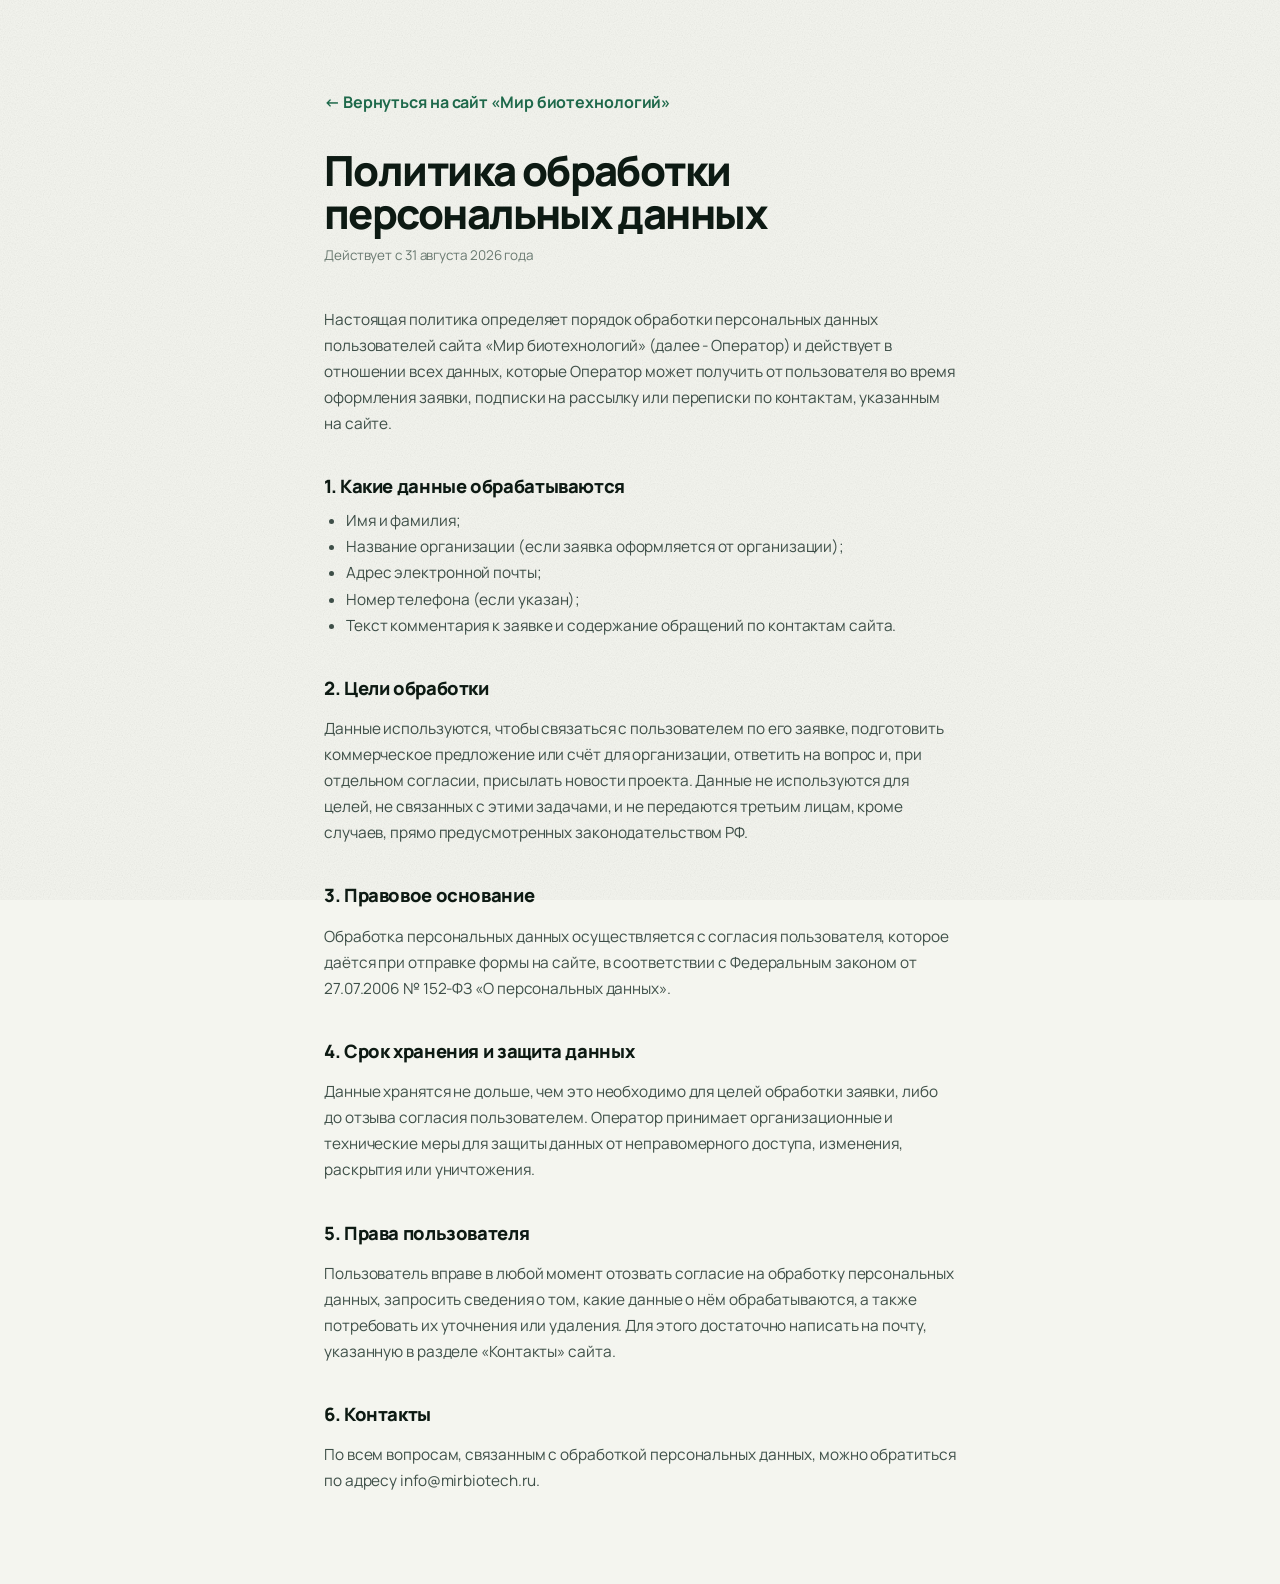
==== privacy.html @ 23717a77 "Add files via upload" ====
<!doctype html>
<html lang="ru">
<head>
<meta charset="utf-8">
<script>
  (function () {
    try {
      var saved = localStorage.getItem("mb-theme");
      var dark = saved ? saved === "dark" : matchMedia("(prefers-color-scheme: dark)").matches;
      document.documentElement.setAttribute("data-theme", dark ? "dark" : "light");
    } catch (e) { document.documentElement.setAttribute("data-theme", "light"); }
  })();
</script>
<meta name="viewport" content="width=device-width, initial-scale=1, viewport-fit=cover">
<title>Политика обработки персональных данных - Мир биотехнологий</title>
<meta name="robots" content="noindex, follow">
<link rel="canonical" href="https://mirbiotech.ru/privacy.html">
<link rel="icon" href="assets/img/favicon-64.png" type="image/png">
<link href="https://fonts.googleapis.com/css2?family=Manrope:wght@300;400;500;600;700;800&family=JetBrains+Mono:wght@400;500;700&display=swap" rel="stylesheet">
<link rel="stylesheet" href="assets/css/styles.css">
<style>
  .legal { padding-block: clamp(48px, 7vw, 96px); }
  .legal-shell {
    width: 100%; max-width: 760px; margin-inline: auto;
    padding-left: max(var(--pad), env(safe-area-inset-left));
    padding-right: max(var(--pad), env(safe-area-inset-right));
  }
  .legal h1 { font-size: clamp(1.9rem, 3.4vw, 2.6rem); margin-bottom: 8px; }
  .legal .updated { color: var(--ink-3); font-size: .84rem; margin-bottom: 40px; }
  .legal h2 { font-size: 1.15rem; margin: 40px 0 12px; letter-spacing: -.02em; }
  .legal p, .legal li { color: var(--ink-2); font-size: .96rem; line-height: 1.7; }
  .legal ul { padding-left: 22px; margin: 0 0 1rem; }
  .legal a.back { display: inline-flex; align-items: center; gap: 8px; margin-bottom: 34px; font-weight: 700; color: var(--brand); }
</style>
</head>
<body>
<div class="grain" aria-hidden="true"></div>

<section class="legal">
  <div class="legal-shell">
    <a class="back" href="index.html">← Вернуться на сайт «Мир биотехнологий»</a>
    <h1>Политика обработки персональных данных</h1>
    <p class="updated">Действует с 31 августа 2026 года</p>

    <p>Настоящая политика определяет порядок обработки персональных данных пользователей сайта «Мир биотехнологий» (далее - Оператор) и действует в отношении всех данных, которые Оператор может получить от пользователя во время оформления заявки, подписки на рассылку или переписки по контактам, указанным на сайте.</p>

    <h2>1. Какие данные обрабатываются</h2>
    <ul>
      <li>Имя и фамилия;</li>
      <li>Название организации (если заявка оформляется от организации);</li>
      <li>Адрес электронной почты;</li>
      <li>Номер телефона (если указан);</li>
      <li>Текст комментария к заявке и содержание обращений по контактам сайта.</li>
    </ul>

    <h2>2. Цели обработки</h2>
    <p>Данные используются, чтобы связаться с пользователем по его заявке, подготовить коммерческое предложение или счёт для организации, ответить на вопрос и, при отдельном согласии, присылать новости проекта. Данные не используются для целей, не связанных с этими задачами, и не передаются третьим лицам, кроме случаев, прямо предусмотренных законодательством РФ.</p>

    <h2>3. Правовое основание</h2>
    <p>Обработка персональных данных осуществляется с согласия пользователя, которое даётся при отправке формы на сайте, в соответствии с Федеральным законом от 27.07.2006 № 152-ФЗ «О персональных данных».</p>

    <h2>4. Срок хранения и защита данных</h2>
    <p>Данные хранятся не дольше, чем это необходимо для целей обработки заявки, либо до отзыва согласия пользователем. Оператор принимает организационные и технические меры для защиты данных от неправомерного доступа, изменения, раскрытия или уничтожения.</p>

    <h2>5. Права пользователя</h2>
    <p>Пользователь вправе в любой момент отозвать согласие на обработку персональных данных, запросить сведения о том, какие данные о нём обрабатываются, а также потребовать их уточнения или удаления. Для этого достаточно написать на почту, указанную в разделе «Контакты» сайта.</p>

    <h2>6. Контакты</h2>
    <p>По всем вопросам, связанным с обработкой персональных данных, можно обратиться по адресу <a href="mailto:info@mirbiotech.ru">info@mirbiotech.ru</a>.</p>
  </div>
</section>

</body>
</html>
---- assets/css/styles.css ----
/* ==========================================================================
   «Мир биотехнологий» — дизайн-система
   1. Токены          6. Герой            11. Отзывы
   2. База и типографика  7. Секции контента  12. Конфигуратор и форма
   3. Утилиты         8. Комплектация     13. FAQ и подвал
   4. Компоненты      9. Культуры и модалка 14. Адаптив
   5. Шапка          10. Процесс          15. Доступность
   ========================================================================== */

/* ── 1. Токены ─────────────────────────────────────────────────────────── */
:root {
  --bg:          #f4f5ef;
  --bg-elev:     #ffffff;
  --bg-sunk:     #eaede4;
  --panel-dark:  #10241b;
  --ink:         #0d1a13;
  --ink-2:       #3f5049;
  --ink-3:       #6d7d74;
  --line:        #dde3da;
  --line-soft:   #e9ede5;
  --brand:       #1e6b4c;
  --brand-2:     #15503a;
  --brand-ink:   #ffffff;
  --brand-tint:  #e2ece4;
  --accent:      #b8783a;
  --accent-tint: #f3e8d6;

  --shadow-sm: 0 1px 2px rgba(13, 32, 22, .05), 0 2px 8px rgba(13, 32, 22, .04);
  --shadow-md: 0 4px 12px rgba(13, 32, 22, .06), 0 18px 40px rgba(13, 32, 22, .07);
  --shadow-lg: 0 8px 24px rgba(13, 32, 22, .08), 0 40px 90px rgba(13, 32, 22, .12);

  --r-sm: 10px;
  --r-md: 16px;
  --r-lg: 24px;
  --r-xl: 34px;

  --shell: 1300px;
  --pad: clamp(20px, 5vw, 64px);
  --section-y: clamp(76px, 9vw, 148px);

  --font: "Manrope", -apple-system, "Segoe UI", Roboto, Arial, sans-serif;
  --mono: "JetBrains Mono", ui-monospace, "Cascadia Mono", Consolas, monospace;

  --ease: cubic-bezier(.22, .68, .3, 1);
  --dish-filter: none;
  color-scheme: light;
}

[data-theme="dark"] {
  --bg:          #090e0b;
  --bg-elev:     #101713;
  --bg-sunk:     #060a08;
  --panel-dark:  #0e1a14;
  --ink:         #e8f0e9;
  --ink-2:       #b0c1b6;
  --ink-3:       #869388;
  --line:        #1f2b24;
  --line-soft:   #172019;
  --brand:       #4fbf8b;
  --brand-2:     #6fd6a4;
  --brand-ink:   #05130c;
  --brand-tint:  #12261c;
  --accent:      #d6a462;
  --accent-tint: #241a10;

  --shadow-sm: 0 1px 2px rgba(0, 0, 0, .4);
  --shadow-md: 0 6px 18px rgba(0, 0, 0, .45);
  --shadow-lg: 0 20px 60px rgba(0, 0, 0, .6);

  --dish-filter: brightness(.86) saturate(1.05) contrast(1.04);
  color-scheme: dark;
}

/* ── 2. База и типографика ─────────────────────────────────────────────── */
*, *::before, *::after { box-sizing: border-box; }

/* атрибут hidden должен побеждать любые display из классов ниже */
[hidden] { display: none !important; }

html { -webkit-text-size-adjust: 100%; }

body {
  margin: 0;
  background: var(--bg);
  color: var(--ink);
  font-family: var(--font);
  font-size: 16px;
  line-height: 1.6;
  font-weight: 400;
  letter-spacing: -.006em;
  -webkit-font-smoothing: antialiased;
  overflow-x: hidden;
  transition: background .4s var(--ease), color .4s var(--ease);
}

body.is-locked { overflow: hidden; }

img, svg { max-width: 100%; display: block; }
a { color: inherit; text-decoration: none; }
button, input, textarea, select { font: inherit; color: inherit; }

h1, h2, h3, h4 {
  margin: 0;
  font-weight: 800;
  letter-spacing: -.038em;
  line-height: 1.04;
}

h1 { font-size: clamp(2.5rem, 4.3vw, 4.15rem); }
h2 { font-size: clamp(1.9rem, 3.4vw, 3.15rem); }
h3 { font-size: clamp(1.05rem, 1.5vw, 1.35rem); letter-spacing: -.025em; }

h2 strong { color: var(--brand); font-weight: 800; }
h1 em, .final-cta em { font-style: normal; color: var(--brand); }

p { margin: 0 0 1rem; }
p:last-child { margin-bottom: 0; }
h2 + p, h3 + p { margin-top: 18px; }

.body-lg { font-size: clamp(1rem, 1.15vw, 1.14rem); color: var(--ink-2); max-width: 54ch; }

.eyebrow {
  display: flex;
  align-items: center;
  gap: 10px;
  margin: 0 0 22px;
  font-family: var(--mono);
  font-size: .68rem;
  font-weight: 500;
  letter-spacing: .18em;
  text-transform: uppercase;
  color: var(--ink-3);
}
.eyebrow span {
  display: inline-grid;
  place-items: center;
  min-width: 26px;
  height: 22px;
  padding: 0 6px;
  border: 1px solid var(--line);
  border-radius: 100px;
  color: var(--brand);
  font-size: .64rem;
}

/* ── 3. Утилиты ────────────────────────────────────────────────────────── */
.shell {
  width: 100%; max-width: var(--shell); margin-inline: auto;
  padding-left: max(var(--pad), env(safe-area-inset-left));
  padding-right: max(var(--pad), env(safe-area-inset-right));
}
.section { padding-block: var(--section-y); position: relative; }

.visually-hidden {
  position: absolute; width: 1px; height: 1px; overflow: hidden;
  clip: rect(0 0 0 0); clip-path: inset(50%); white-space: nowrap;
}

.skip-link {
  position: fixed; top: -60px; left: 16px; z-index: 200;
  padding: 12px 18px; border-radius: var(--r-sm);
  background: var(--brand); color: var(--brand-ink); font-weight: 700;
  transition: top .2s var(--ease);
}
.skip-link:focus { top: 16px; }

.grain {
  position: fixed; inset: 0; z-index: 1; pointer-events: none; opacity: .5;
  background-image: url("data:image/svg+xml,%3Csvg xmlns='http://www.w3.org/2000/svg' width='140' height='140'%3E%3Cfilter id='n'%3E%3CfeTurbulence type='fractalNoise' baseFrequency='.85' numOctaves='3'/%3E%3CfeColorMatrix type='saturate' values='0'/%3E%3C/filter%3E%3Crect width='140' height='140' filter='url(%23n)' opacity='.35'/%3E%3C/svg%3E");
  mix-blend-mode: multiply;
}
[data-theme="dark"] .grain { mix-blend-mode: overlay; opacity: .22; }

.scroll-progress {
  position: fixed; top: 0; left: 0; right: 0; height: 2px; z-index: 90; pointer-events: none;
}
.scroll-progress i {
  display: block; height: 100%; width: 0;
  background: linear-gradient(90deg, var(--brand), var(--accent));
}

.reveal { opacity: 0; transform: translateY(26px); }
.reveal.is-in {
  opacity: 1; transform: none;
  transition: opacity .9s var(--ease), transform .9s var(--ease);
  transition-delay: var(--d, 0ms);
}

.section-head {
  display: grid;
  grid-template-columns: minmax(0, 1.35fr) minmax(0, .85fr);
  gap: clamp(24px, 4vw, 70px);
  align-items: end;
  margin-bottom: clamp(38px, 5vw, 68px);
}
.section-note { color: var(--ink-3); font-size: .95rem; max-width: 42ch; }

/* ── 4. Компоненты ─────────────────────────────────────────────────────── */
.btn {
  --btn-bg: var(--brand);
  --btn-ink: var(--brand-ink);
  --btn-line: var(--brand);
  position: relative;
  display: inline-flex; align-items: center; justify-content: center; gap: 10px;
  padding: 15px 26px;
  border: 1px solid var(--btn-line);
  border-radius: 100px;
  background: var(--btn-bg);
  color: var(--btn-ink);
  font-size: .9rem; font-weight: 700; letter-spacing: -.01em;
  cursor: pointer;
  overflow: hidden;
  transition: transform .35s var(--ease), box-shadow .35s var(--ease), background .3s var(--ease), color .3s var(--ease), border-color .3s var(--ease);
}
.btn:hover { transform: translateY(-2px); box-shadow: var(--shadow-md); }
.btn:active { transform: translateY(0); }
.btn-ico { width: 18px; height: 18px; fill: none; stroke: currentColor; stroke-width: 1.9; stroke-linecap: round; stroke-linejoin: round; transition: transform .35s var(--ease); }
.btn:hover .btn-ico { transform: translateX(4px); }
.btn-primary:hover { --btn-bg: var(--brand-2); --btn-line: var(--brand-2); }
.btn-ghost { --btn-bg: transparent; --btn-ink: var(--ink); --btn-line: var(--line); }
.btn-ghost:hover { --btn-line: var(--brand); --btn-ink: var(--brand); }
.btn-light { --btn-bg: #f3f6ef; --btn-ink: #123626; --btn-line: #f3f6ef; }
.btn-outline-light { --btn-bg: transparent; --btn-ink: #e6efe7; --btn-line: rgba(230, 239, 231, .35); }
.btn-outline-light:hover { --btn-line: #e6efe7; }
.btn-sm { padding: 10px 18px; font-size: .82rem; }
.btn-lg { padding: 17px 30px; font-size: .95rem; }
.btn-block { width: 100%; }

.icon-btn {
  display: inline-grid; place-items: center;
  width: 42px; height: 42px;
  border: 1px solid var(--line);
  border-radius: 50%;
  background: var(--bg-elev);
  cursor: pointer;
  transition: border-color .3s var(--ease), background .3s var(--ease), transform .3s var(--ease);
}
.icon-btn:hover { border-color: var(--brand); color: var(--brand); }
.icon-btn svg { width: 18px; height: 18px; fill: none; stroke: currentColor; stroke-width: 1.8; stroke-linecap: round; stroke-linejoin: round; }

.chip {
  padding: 9px 18px;
  border: 1px solid var(--line);
  border-radius: 100px;
  background: transparent;
  color: var(--ink-2);
  font-size: .82rem; font-weight: 600;
  cursor: pointer;
  transition: all .3s var(--ease);
}
.chip:hover { border-color: var(--brand); color: var(--brand); }
.chip.is-active { background: var(--ink); border-color: var(--ink); color: var(--bg); }

.badge {
  display: inline-flex; align-items: center; gap: 10px;
  margin: 0 0 26px;
  padding: 8px 16px 8px 12px;
  border: 1px solid var(--line);
  border-radius: 100px;
  background: var(--bg-elev);
  font-size: .78rem; font-weight: 600; color: var(--ink-2);
  box-shadow: var(--shadow-sm);
}
.badge .dot {
  width: 7px; height: 7px; border-radius: 50%;
  background: var(--brand);
  box-shadow: 0 0 0 0 rgba(30, 107, 76, .5);
  animation: pulse 2.6s infinite;
}
@keyframes pulse {
  0%   { box-shadow: 0 0 0 0 rgba(30, 107, 76, .45); }
  70%  { box-shadow: 0 0 0 9px rgba(30, 107, 76, 0); }
  100% { box-shadow: 0 0 0 0 rgba(30, 107, 76, 0); }
}

.link-arrow {
  display: inline-flex; align-items: center; gap: 9px;
  margin-top: 26px;
  font-weight: 700; font-size: .92rem; color: var(--brand);
  border-bottom: 1px solid transparent;
  transition: gap .3s var(--ease), border-color .3s var(--ease);
}
.link-arrow svg { width: 17px; height: 17px; fill: none; stroke: currentColor; stroke-width: 1.9; stroke-linecap: round; stroke-linejoin: round; }
.link-arrow:hover { gap: 15px; border-color: currentColor; }

.check-list { list-style: none; margin: 30px 0 0; padding: 0; display: grid; gap: 13px; }
.check-list li {
  position: relative; padding-left: 32px; color: var(--ink-2); font-size: .96rem;
}
.check-list li::before {
  content: ""; position: absolute; left: 0; top: .35em;
  width: 18px; height: 18px; border-radius: 50%;
  background: var(--brand-tint);
  box-shadow: inset 0 0 0 1px var(--brand);
}
.check-list li::after {
  content: ""; position: absolute; left: 6px; top: .72em;
  width: 6px; height: 3px;
  border-left: 1.6px solid var(--brand); border-bottom: 1.6px solid var(--brand);
  transform: rotate(-45deg);
}

.toast {
  position: fixed; bottom: calc(26px + env(safe-area-inset-bottom)); left: 50%; transform: translate(-50%, 20px);
  z-index: 120;
  padding: 14px 22px;
  border-radius: 100px;
  background: var(--ink); color: var(--bg);
  font-size: .88rem; font-weight: 600;
  box-shadow: var(--shadow-lg);
  opacity: 0; transition: opacity .35s var(--ease), transform .35s var(--ease);
}
.toast.is-on { opacity: 1; transform: translate(-50%, 0); }

.to-top {
  position: fixed; right: calc(22px + env(safe-area-inset-right)); bottom: calc(22px + env(safe-area-inset-bottom)); z-index: 80;
  width: 46px; height: 46px;
  border: 1px solid var(--line); border-radius: 50%;
  background: var(--bg-elev); color: var(--ink);
  cursor: pointer; box-shadow: var(--shadow-md);
  opacity: 0; transform: translateY(12px);
  transition: opacity .35s var(--ease), transform .35s var(--ease), border-color .3s;
}
.to-top.is-on { opacity: 1; transform: none; }
.to-top:hover { border-color: var(--brand); color: var(--brand); }

/* ── 5. Шапка ──────────────────────────────────────────────────────────── */
.site-header {
  position: sticky; top: 0; z-index: 70;
  background: color-mix(in srgb, var(--bg) 86%, transparent);
  backdrop-filter: blur(16px) saturate(1.4);
  -webkit-backdrop-filter: blur(16px) saturate(1.4);
  border-bottom: 1px solid transparent;
  transition: border-color .35s var(--ease), background .35s var(--ease);
}
@supports not (background: color-mix(in srgb, red 50%, blue)) {
  .site-header { background: var(--bg); }
}
.site-header.is-stuck { border-bottom-color: var(--line); }

.header-inner {
  display: flex; align-items: center; justify-content: space-between; gap: 24px;
  height: 78px;
}
.site-header.is-stuck .header-inner { height: 66px; transition: height .35s var(--ease); }

.brand { display: inline-flex; align-items: center; gap: 11px; color: var(--brand); }
.brand-mark {
  width: 44px; height: 44px; flex: none; border-radius: 50%; object-fit: cover;
  box-shadow: 0 0 0 1px var(--line);
  transition: transform .5s var(--ease), box-shadow .3s var(--ease);
}
.brand:hover .brand-mark { transform: scale(1.08); box-shadow: 0 0 0 1px var(--brand); }
.brand-text { display: grid; line-height: 1; color: var(--ink); }
.brand-text b { font-size: 1.02rem; font-weight: 800; letter-spacing: .01em; }
.brand-text small { font-family: var(--mono); font-size: .5rem; letter-spacing: .22em; color: var(--ink-3); margin-top: 3px; }

.main-nav { display: flex; gap: clamp(14px, 2vw, 30px); }
.main-nav a {
  position: relative;
  font-size: .89rem; font-weight: 600; color: var(--ink-2);
  padding: 6px 0;
  transition: color .3s var(--ease);
}
.main-nav a::after {
  content: ""; position: absolute; left: 0; bottom: 0;
  width: 100%; height: 1.5px; background: var(--brand);
  transform: scaleX(0); transform-origin: right;
  transition: transform .4s var(--ease);
}
.main-nav a:hover, .main-nav a.is-current { color: var(--ink); }
.main-nav a:hover::after, .main-nav a.is-current::after { transform: scaleX(1); transform-origin: left; }

.header-actions { display: flex; align-items: center; gap: 10px; }
.theme-toggle .ico-moon { display: none; }
[data-theme="dark"] .theme-toggle .ico-sun { display: none; }
[data-theme="dark"] .theme-toggle .ico-moon { display: block; }

.burger { display: none; flex-direction: column; gap: 5px; }
.burger span { width: 16px; height: 1.6px; background: currentColor; transition: transform .3s var(--ease), opacity .3s; }
.burger[aria-expanded="true"] span:first-child { transform: translateY(3.3px) rotate(45deg); }
.burger[aria-expanded="true"] span:last-child { transform: translateY(-3.3px) rotate(-45deg); }

.mobile-menu {
  position: fixed; inset: 0; z-index: 65;
  padding: 100px max(var(--pad), env(safe-area-inset-right)) calc(40px + env(safe-area-inset-bottom)) max(var(--pad), env(safe-area-inset-left));
  background: var(--bg);
  display: flex; flex-direction: column; justify-content: space-between;
  animation: menuIn .4s var(--ease);
}
@keyframes menuIn { from { opacity: 0; transform: translateY(-12px); } }
.mobile-menu nav { display: grid; }
.mobile-menu nav a {
  display: flex; align-items: baseline; gap: 16px;
  padding: 18px 0;
  border-bottom: 1px solid var(--line-soft);
  font-size: 1.5rem; font-weight: 700; letter-spacing: -.03em;
}
.mobile-menu nav a span { font-family: var(--mono); font-size: .6rem; color: var(--ink-3); }
.mobile-menu-foot { display: grid; gap: 14px; }
.mobile-menu-foot p { font-family: var(--mono); font-size: .62rem; letter-spacing: .16em; color: var(--ink-3); text-transform: uppercase; }

/* ── 6. Герой ──────────────────────────────────────────────────────────── */
.hero { position: relative; padding-block: clamp(26px, 3.4vw, 48px) clamp(56px, 7vw, 96px); overflow: hidden; }
.hero-grid {
  display: grid;
  grid-template-columns: minmax(0, .92fr) minmax(0, 1.08fr);
  gap: clamp(30px, 4vw, 60px);
  align-items: center;
}
.hero-copy { position: relative; z-index: 2; }
.hero h1 { margin-bottom: 26px; }
.hero .lead { max-width: 46ch; color: var(--ink-2); font-size: clamp(1rem, 1.15vw, 1.12rem); }
.hero-actions { display: flex; flex-wrap: wrap; gap: 12px; margin-top: 34px; }

.hero-stats {
  display: flex; flex-wrap: wrap; gap: clamp(22px, 3.4vw, 52px);
  margin: 46px 0 0; padding-top: 28px;
  border-top: 1px solid var(--line);
}
.hero-stats dt, .num-grid dt {
  font-size: clamp(1.9rem, 2.8vw, 2.6rem); font-weight: 800; letter-spacing: -.05em;
  line-height: 1; color: var(--ink); margin: 0;
}
.hero-stats dd, .num-grid dd {
  margin: 8px 0 0; font-size: .78rem; color: var(--ink-3); max-width: 18ch;
}

.hero-visual { position: relative; min-height: clamp(420px, 46vw, 620px); }
.hero-orb {
  position: absolute; left: 50%; top: 48%; transform: translate(-50%, -50%);
  width: min(115%, 720px); aspect-ratio: 1;
  background: radial-gradient(circle at 42% 38%, var(--brand-tint) 0%, transparent 62%);
  filter: blur(6px);
}
.hero-rings { position: absolute; inset: 0; display: grid; place-items: center; }
.hero-rings span {
  position: absolute; border: 1px solid var(--line); border-radius: 50%;
  animation: ringFloat 14s var(--ease) infinite;
}
.hero-rings span:nth-child(1) { width: 46%; aspect-ratio: 1; }
.hero-rings span:nth-child(2) { width: 68%; aspect-ratio: 1; animation-delay: -4s; }
.hero-rings span:nth-child(3) { width: 92%; aspect-ratio: 1; animation-delay: -8s; opacity: .55; }
@keyframes ringFloat { 0%, 100% { transform: scale(1); opacity: .8; } 50% { transform: scale(1.045); opacity: .45; } }

.hero-box-photo {
  position: absolute; left: 50%; top: 6%;
  width: min(72%, 480px); height: auto; transform: translateX(-50%) rotate(-2.2deg);
  border-radius: var(--r-lg);
  box-shadow: 0 30px 60px rgba(11, 34, 24, .28), 0 0 0 8px var(--bg-elev);
  animation: floatY 9s ease-in-out infinite;
}
@keyframes floatY { 0%, 100% { transform: translateX(-50%) rotate(-2.2deg); } 50% { transform: translateX(-50%) rotate(-2.2deg) translateY(-14px); } }

.hero-dish {
  position: absolute; width: 34%; max-width: 190px; height: auto; aspect-ratio: 1;
  border-radius: 50%; object-fit: cover;
  box-shadow: 0 0 0 7px var(--bg-elev), var(--shadow-lg);
  filter: var(--dish-filter);
  transition: transform .5s var(--ease);
}
.hero-dish.d1 { left: -2%;  top: 46%; width: 36%; z-index: 3; }
.hero-dish.d2 { left: 22%;  top: 70%; width: 28%; z-index: 4; }
.hero-dish.d3 { right: 2%;  top: 54%; width: 32%; z-index: 3; }
.hero-dish.d4 { right: 20%; top: 78%; width: 24%; z-index: 5; }

.hero-chip {
  position: absolute; z-index: 6; margin: 0;
  display: grid; gap: 2px;
  padding: 12px 18px;
  border: 1px solid var(--line);
  border-radius: 100px;
  background: color-mix(in srgb, var(--bg-elev) 88%, transparent);
  backdrop-filter: blur(10px);
  box-shadow: var(--shadow-md);
}
.hero-chip b { font-size: .8rem; }
.hero-chip span { font-size: .68rem; color: var(--ink-3); }
.chip-a { left: -4%; top: 38%; }
.chip-b { right: -3%; bottom: 12%; }

.scroll-cue {
  position: absolute; left: 50%; bottom: 18px; transform: translateX(-50%);
  display: flex; align-items: center; gap: 10px;
  font-family: var(--mono); font-size: .6rem; letter-spacing: .2em; text-transform: uppercase;
  color: var(--ink-3);
}
.scroll-cue span {
  display: block; width: 1px; height: 26px;
  background: linear-gradient(var(--ink-3), transparent);
  animation: cue 2.2s infinite;
}
@keyframes cue { 0%, 100% { opacity: .2; transform: scaleY(.6); } 50% { opacity: 1; transform: scaleY(1); } }

/* ── лента ─────────────────────────────────────────────────────────────── */
.marquee {
  border-block: 1px solid var(--line);
  background: var(--bg-elev);
  overflow: hidden; padding: 16px 0;
}
.marquee-track {
  display: flex; align-items: center; gap: 34px; width: max-content;
  animation: marquee 38s linear infinite;
}
.marquee span { font-family: var(--mono); font-size: .82rem; letter-spacing: .12em; color: var(--ink-3); text-transform: uppercase; white-space: nowrap; }
.marquee i { color: var(--brand); font-style: normal; font-size: .7rem; }
@keyframes marquee { to { transform: translateX(-50%); } }

/* ── 7. Секции контента ────────────────────────────────────────────────── */
.split-grid {
  display: grid;
  grid-template-columns: minmax(0, 1fr) minmax(0, 1.02fr);
  gap: clamp(36px, 6vw, 92px);
  align-items: center;
}
.split-media { margin: 0; }
.macro-frame {
  position: relative;
  border-radius: var(--r-xl);
  padding: clamp(20px, 3vw, 42px);
  background: var(--bg-elev);
  border: 1px solid var(--line);
  box-shadow: var(--shadow-lg);
  overflow: hidden;
}
.macro-frame::after {
  content: ""; position: absolute; inset: 0;
  background: radial-gradient(circle at 30% 20%, rgba(255, 255, 255, .5), transparent 55%);
  pointer-events: none;
}
[data-theme="dark"] .macro-frame::after { background: radial-gradient(circle at 30% 20%, rgba(255, 255, 255, .05), transparent 55%); }
.macro-frame img { width: 100%; height: auto; border-radius: var(--r-lg); filter: var(--dish-filter); animation: slowZoom 16s var(--ease) infinite alternate; }
@keyframes slowZoom { from { transform: scale(1); } to { transform: scale(1.045); } }
.macro-hud { position: absolute; inset: clamp(14px, 2vw, 24px); pointer-events: none; }
.macro-hud span {
  position: absolute; font-family: var(--mono); font-size: .58rem;
  letter-spacing: .16em; color: var(--ink-3); text-transform: uppercase;
}
.hud-tl { left: 0; top: 0; } .hud-tr { right: 0; top: 0; }
.hud-bl { left: 0; bottom: 0; } .hud-br { right: 0; bottom: 0; }
.split-media figcaption { margin-top: 18px; font-size: .82rem; color: var(--ink-3); max-width: 46ch; }

.contrast { background: var(--bg-sunk); }

.pipeline {
  list-style: none; margin: 0 0 clamp(40px, 6vw, 76px); padding: 0;
  display: grid; grid-template-columns: repeat(5, 1fr);
  border-top: 1px solid var(--line);
}
.pipeline li {
  position: relative; padding: 26px 22px 26px 0;
  border-right: 1px solid var(--line);
}
.pipeline li:last-child { border-right: 0; }
.pipeline li + li { padding-left: 22px; }
.pipeline b { font-family: var(--mono); font-size: .68rem; color: var(--brand); }
.pipeline h3 { margin: 34px 0 8px; font-size: 1.02rem; }
.pipeline p { font-size: .82rem; color: var(--ink-3); }
.pipeline li::after {
  content: ""; position: absolute; left: 0; top: -1px; width: 0; height: 2px;
  background: var(--brand); transition: width 1s var(--ease);
}
.pipeline.is-in li::after { width: 100%; }
.pipeline.is-in li:nth-child(2)::after { transition-delay: .12s; }
.pipeline.is-in li:nth-child(3)::after { transition-delay: .24s; }
.pipeline.is-in li:nth-child(4)::after { transition-delay: .36s; }
.pipeline.is-in li:nth-child(5)::after { transition-delay: .48s; }

.why-title { font-size: clamp(1.15rem, 1.8vw, 1.4rem); font-weight: 800; letter-spacing: -.01em; margin-bottom: 20px; }
.why-grid { display: grid; grid-template-columns: repeat(auto-fit, minmax(210px, 1fr)); gap: 14px; }
.why-card {
  padding: 26px 24px; border-radius: var(--r-md);
  border: 1px solid var(--line); background: var(--bg-elev);
  transition: transform .3s var(--ease), box-shadow .3s var(--ease), border-color .3s var(--ease);
}
.why-card:hover { transform: translateY(-5px); box-shadow: var(--shadow-md); border-color: var(--brand); }
.why-card b { display: block; font-family: var(--mono); font-size: .7rem; color: var(--brand); margin-bottom: 16px; }
.why-card h3 { font-size: 1rem; margin-bottom: 8px; }
.why-card p { font-size: .86rem; color: var(--ink-3); }

/* ── 8. Комплектация ───────────────────────────────────────────────────── */
.kit-grid {
  display: grid; grid-template-columns: minmax(0, 1fr) minmax(0, 1.05fr);
  gap: clamp(30px, 5vw, 76px); align-items: start;
}
.kit-list { list-style: none; margin: 0; padding: 0; }
.kit-list li {
  position: relative; padding: 26px 26px 26px 30px; cursor: pointer;
  border-radius: var(--r-md);
  border: 1px solid transparent;
  transition: background .35s var(--ease), border-color .35s var(--ease);
}
.kit-list li::before {
  content: ""; position: absolute; left: 0; top: 26px; bottom: 26px; width: 2px;
  background: var(--line); transition: background .35s var(--ease);
}
.kit-list li.is-active { background: var(--bg-elev); border-color: var(--line); box-shadow: var(--shadow-sm); }
.kit-list li.is-active::before { background: var(--brand); }
.kit-list .num { font-family: var(--mono); font-size: .66rem; color: var(--brand); }
.kit-list h3 { margin: 8px 0 8px; }
.kit-list p { font-size: .88rem; color: var(--ink-3); max-width: 46ch; }

.kit-stage {
  position: sticky; top: 110px;
  border-radius: var(--r-xl);
  border: 1px solid var(--line);
  background: linear-gradient(160deg, var(--bg-elev), var(--bg-sunk));
  box-shadow: var(--shadow-lg);
  padding: clamp(20px, 3vw, 34px);
}
.kit-stage-inner { position: relative; aspect-ratio: 1 / .86; display: grid; place-items: center; }
.hot {
  position: absolute; inset: 0; display: grid; place-items: center;
  opacity: 0; transform: scale(.94) translateY(10px); pointer-events: none;
  transition: opacity .5s var(--ease), transform .5s var(--ease);
}
.hot.is-shown { opacity: 1; transform: none; }
.hot img { width: min(88%, 400px); filter: var(--dish-filter) drop-shadow(0 24px 40px rgba(11, 34, 24, .24)); }
.hot-dishes img { height: auto; aspect-ratio: 1; border-radius: 50%; object-fit: cover; }
.hot-cards img { width: min(70%, 290px); height: auto; border-radius: var(--r-md); box-shadow: var(--shadow-md); transform: rotate(-2deg); }

.hot-guide img { width: min(70%, 290px); height: auto; border-radius: var(--r-md); box-shadow: var(--shadow-md); transform: rotate(1.6deg); }

.hot-box img {
  width: min(78%, 320px); height: auto; border-radius: var(--r-md);
  box-shadow: var(--shadow-lg); transform: rotate(-3deg);
}

.kit-caption {
  margin: 20px 0 0; text-align: center;
  font-family: var(--mono); font-size: .64rem; letter-spacing: .18em; text-transform: uppercase; color: var(--ink-3);
}

/* ── 9. Культуры ───────────────────────────────────────────────────────── */
.cultures { background: var(--bg-sunk); }
.filters { display: flex; flex-wrap: wrap; gap: 9px; margin-bottom: 34px; }

.culture-grid {
  display: grid; grid-template-columns: repeat(3, minmax(0, 1fr));
  gap: clamp(12px, 1.6vw, 22px);
}
.culture-card {
  position: relative;
  padding: clamp(18px, 2vw, 26px);
  border: 1px solid var(--line); border-radius: var(--r-lg);
  background: var(--bg-elev);
  cursor: pointer; text-align: left;
  transition: transform .5s var(--ease), box-shadow .5s var(--ease), border-color .3s;
  animation: cardIn .5s var(--ease) both;
}
/* Кликабельна вся карточка, но в разметке остаётся одна настоящая кнопка */
.culture-open {
  padding: 0; border: 0; background: none; cursor: pointer;
  font: inherit; color: inherit; text-align: left;
}
.culture-open::after { content: ""; position: absolute; inset: 0; border-radius: inherit; }
.culture-open:focus-visible { outline: 0; }
.culture-card:has(.culture-open:focus-visible) { outline: 2px solid var(--brand); outline-offset: 3px; }
@keyframes cardIn { from { opacity: 0; transform: translateY(14px); } }
.culture-card:hover { transform: translateY(-6px); box-shadow: var(--shadow-lg); border-color: transparent; }
.culture-card.is-hidden { display: none; }
.culture-dish { position: relative; display: block; border-radius: 50%; overflow: hidden; aspect-ratio: 1; }
.culture-dish img { width: 100%; height: 100%; object-fit: cover; filter: var(--dish-filter); transition: transform 1.2s var(--ease); }
.culture-card:hover .culture-dish img { transform: scale(1.06) rotate(8deg); }
.culture-zoom {
  position: absolute; right: 12px; bottom: 12px;
  display: grid; place-items: center; width: 36px; height: 36px;
  border-radius: 50%; background: var(--bg-elev); color: var(--brand);
  box-shadow: var(--shadow-sm); font-size: .9rem;
  opacity: 0; transform: scale(.7); transition: all .4s var(--ease);
}
.culture-card:hover .culture-zoom { opacity: 1; transform: none; }
.culture-meta {
  display: flex; justify-content: space-between; align-items: center;
  margin: 20px 0 10px;
  font-family: var(--mono); font-size: .62rem; letter-spacing: .14em; text-transform: uppercase; color: var(--ink-3);
}
.culture-meta em { font-style: normal; color: var(--brand); }
.culture-card h3 { font-size: clamp(1.15rem, 1.7vw, 1.5rem); font-weight: 800; }
.culture-card .latin { margin: 6px 0 0; font-size: .82rem; color: var(--ink-3); font-style: italic; }

/* модалка */
.modal { position: fixed; inset: 0; z-index: 110; display: grid; place-items: center; padding: clamp(10px, 3vw, 40px); }
.modal-backdrop { position: absolute; inset: 0; background: rgba(7, 18, 13, .55); backdrop-filter: blur(6px); animation: fade .3s var(--ease); }
@keyframes fade { from { opacity: 0; } }
.modal-window {
  position: relative; z-index: 1;
  width: min(1080px, 100%); max-height: 92vh; overflow: auto;
  border-radius: var(--r-xl); background: var(--bg-elev);
  border: 1px solid var(--line); box-shadow: var(--shadow-lg);
  animation: modalIn .45s var(--ease);
}
@keyframes modalIn { from { opacity: 0; transform: translateY(24px) scale(.98); } }
.modal-close { position: absolute; right: 16px; top: 16px; z-index: 3; }
.modal-body { display: grid; grid-template-columns: minmax(0, .92fr) minmax(0, 1.08fr); }

.mv {
  position: relative; padding: clamp(20px, 3vw, 40px);
  background: linear-gradient(170deg, var(--bg-sunk), var(--bg-elev));
  border-right: 1px solid var(--line);
}
.mv-stage {
  position: relative; border-radius: 50%; overflow: hidden; cursor: zoom-in;
  aspect-ratio: 1;
}
.mv-stage img { width: 100%; height: 100%; object-fit: cover; filter: var(--dish-filter); transition: transform .6s var(--ease), opacity .4s var(--ease); }
.mv-stage.is-zoom img { transform: scale(2.4); transition: transform .18s linear; }
.mv-stage.is-zoom { cursor: zoom-out; }
.mv-lens {
  position: absolute; inset: 0; pointer-events: none; opacity: 0;
  background: radial-gradient(circle 90px at var(--lx, 50%) var(--ly, 50%), transparent 0 88px, rgba(7, 18, 13, .38) 92px);
  transition: opacity .3s;
}
.mv-stage.is-zoom .mv-lens { opacity: 1; }
.mv-switch { display: flex; gap: 6px; margin-top: 18px; padding: 5px; border: 1px solid var(--line); border-radius: 100px; background: var(--bg-elev); }
.mv-switch button {
  flex: 1; padding: 9px 12px; border: 0; border-radius: 100px; background: transparent;
  font-size: .78rem; font-weight: 700; color: var(--ink-3); cursor: pointer; transition: all .3s var(--ease);
}
.mv-switch button.is-active { background: var(--ink); color: var(--bg); }
.mv-hint { margin-top: 12px; font-family: var(--mono); font-size: .58rem; letter-spacing: .12em; text-transform: uppercase; color: var(--ink-3); text-align: center; }

.mc { padding: clamp(24px, 3.4vw, 46px); }
.mc-group { font-family: var(--mono); font-size: .62rem; letter-spacing: .16em; text-transform: uppercase; color: var(--brand); }
.mc h2 { margin: 14px 0 6px; font-size: clamp(1.7rem, 3vw, 2.4rem); }
.mc .latin { font-style: italic; color: var(--ink-3); }

.modal-nav {
  display: flex; align-items: center; justify-content: space-between; gap: 12px;
  padding: 16px clamp(20px, 3vw, 40px); border-top: 1px solid var(--line);
}
.modal-nav span { font-family: var(--mono); font-size: .66rem; color: var(--ink-3); letter-spacing: .12em; }

/* ── 10. Процесс ───────────────────────────────────────────────────────── */
.process-grid {
  display: grid; grid-template-columns: minmax(0, 1fr) minmax(0, 1fr);
  gap: clamp(30px, 5vw, 80px); align-items: start;
}
.process-sticky { position: sticky; top: 108px; }
.process-visual { margin-top: 36px; }
.pv-stage {
  position: relative; border-radius: var(--r-xl); overflow: hidden;
  border: 1px solid var(--line); background: var(--bg-sunk);
  aspect-ratio: 1.25 / 1; display: grid; place-items: center;
}
.pv-stage img { width: 62%; height: auto; aspect-ratio: 1; border-radius: 50%; object-fit: cover; filter: var(--dish-filter); transition: transform .8s var(--ease), filter .5s; }
.pv-overlay {
  position: absolute; left: 22px; bottom: 20px;
  display: flex; align-items: baseline; gap: 12px;
}
.pv-overlay b { font-family: var(--mono); font-size: .78rem; color: var(--brand); }
.pv-overlay span { font-size: 1.2rem; font-weight: 800; letter-spacing: -.03em; }
.pv-progress { height: 2px; background: var(--line); margin-top: 16px; }
.pv-progress i { display: block; height: 100%; width: 20%; background: var(--brand); transition: width .6s var(--ease); }

.process-steps { list-style: none; margin: 0; padding: 0; counter-reset: step; }
.process-steps li {
  position: relative; padding: clamp(26px, 3vw, 40px) 0 clamp(26px, 3vw, 40px) clamp(52px, 6vw, 84px);
  border-bottom: 1px solid var(--line);
  cursor: pointer; transition: background .25s var(--ease);
}
.process-steps li:hover { background: var(--bg-elev); }
.process-steps li:focus-visible { outline: 2px solid var(--brand); outline-offset: -2px; }
.process-steps li::before {
  counter-increment: step; content: "0" counter(step);
  position: absolute; left: 0; top: clamp(26px, 3vw, 40px);
  font-family: var(--mono); font-size: .74rem; color: var(--ink-3);
  transition: color .4s var(--ease);
}
.process-steps li::after {
  content: ""; position: absolute; left: 30px; top: calc(clamp(26px, 3vw, 40px) + 3px);
  width: 7px; height: 7px; border-radius: 50%; background: var(--line);
  transition: background .4s var(--ease), box-shadow .4s var(--ease);
}
.process-steps li.is-active::before { color: var(--brand); }
.process-steps li.is-active::after { background: var(--brand); box-shadow: 0 0 0 5px var(--brand-tint); }
.process-steps h3 { margin-bottom: 10px; }
.process-steps p { font-size: .92rem; color: var(--ink-3); max-width: 46ch; }

.safety-note {
  display: flex; gap: 20px; align-items: flex-start;
  margin-top: clamp(40px, 5vw, 70px);
  padding: clamp(22px, 2.6vw, 32px);
  border-radius: var(--r-lg); border: 1px solid var(--line);
  background: var(--brand-tint);
}
.safety-note svg { width: 30px; height: 30px; flex: none; fill: none; stroke: var(--brand); stroke-width: 1.6; stroke-linecap: round; stroke-linejoin: round; }
.safety-note b { display: block; margin-bottom: 6px; font-size: 1rem; }
.safety-note p { font-size: .9rem; color: var(--ink-2); max-width: 70ch; }

/* ── аудитория ─────────────────────────────────────────────────────────── */
.audience { background: var(--panel-dark); color: #e7efe8; }
.audience .eyebrow { color: #9dbcaa; }
.audience .eyebrow span { border-color: rgba(255, 255, 255, .18); color: #b7d6c3; }
.audience h2 strong { color: #a9d7bd; }
.audience .section-note { color: #9dbcaa; }

.aud-grid { display: grid; grid-template-columns: repeat(4, minmax(0, 1fr)); gap: 14px; }
.aud-card {
  padding: clamp(22px, 2.4vw, 32px);
  border: 1px solid rgba(255, 255, 255, .12); border-radius: var(--r-lg);
  background: rgba(255, 255, 255, .03);
  transition: transform .45s var(--ease), background .45s var(--ease), border-color .45s;
}
.aud-card:hover { transform: translateY(-6px); background: rgba(255, 255, 255, .07); border-color: rgba(255, 255, 255, .22); }
.aud-ico { margin-bottom: 30px; }
.aud-ico svg {
  width: 34px; height: 34px;
  fill: none; stroke: #9fd7ba; stroke-width: 1.5;
  stroke-linecap: round; stroke-linejoin: round;
}
.aud-card h3 { margin-bottom: 10px; }
.aud-card p { font-size: .87rem; color: #a7c4b3; }
.aud-card ul { list-style: none; margin: 16px 0 0; padding: 16px 0 0; border-top: 1px solid rgba(255, 255, 255, .1); display: grid; gap: 7px; }
.aud-card li { font-size: .78rem; color: #8fae9d; }

.lesson-strip { margin-top: clamp(34px, 4vw, 56px); }
.lesson-strip h3 { margin-bottom: 20px; color: #dfeae1; }
.lessons { display: grid; grid-template-columns: repeat(3, minmax(0, 1fr)); gap: 14px; }
.lessons article { padding: 24px; border-radius: var(--r-md); background: rgba(255, 255, 255, .05); border: 1px solid rgba(255, 255, 255, .09); }
.lessons span { font-family: var(--mono); font-size: .62rem; letter-spacing: .14em; color: #8ec5a5; }
.lessons b { display: block; margin: 14px 0 8px; font-size: 1.05rem; }
.lessons p { font-size: .84rem; color: #a2bfae; }

/* ── цифры ─────────────────────────────────────────────────────────────── */
.numbers { padding-block: clamp(52px, 6vw, 90px); }
.num-grid { display: grid; grid-template-columns: repeat(4, minmax(0, 1fr)); gap: clamp(18px, 3vw, 40px); }
.num-grid div { padding-top: 22px; border-top: 1px solid var(--line); }
.num-grid dd { max-width: 24ch; font-size: .84rem; }

/* ── 11. Отзывы ────────────────────────────────────────────────────────── */
.slider-nav { display: flex; gap: 8px; justify-content: flex-end; align-self: end; }
.slider { position: relative; overflow: hidden; }
.slider-track { display: flex; gap: 18px; transition: transform .6s var(--ease); }
.review {
  flex: 0 0 calc((100% - 36px) / 3); margin: 0;
  padding: clamp(24px, 3vw, 38px);
  border: 1px solid var(--line); border-radius: var(--r-lg);
  background: var(--bg-elev);
  display: flex; flex-direction: column; justify-content: space-between; gap: 26px;
}
.review p { font-size: 1.02rem; line-height: 1.55; letter-spacing: -.015em; }
.review footer { display: grid; gap: 3px; padding-top: 18px; border-top: 1px solid var(--line-soft); }
.review b { font-size: .88rem; }
.review span { font-size: .76rem; color: var(--ink-3); }
.slider-dots { display: flex; gap: 7px; justify-content: center; margin-top: 26px; }
.slider-dots button {
  width: 7px; height: 7px; padding: 0; border: 0; border-radius: 50%;
  background: var(--line); cursor: pointer; transition: all .3s var(--ease);
}
.slider-dots button.is-active { width: 24px; border-radius: 100px; background: var(--brand); }

/* ── 12. Конфигуратор ──────────────────────────────────────────────────── */
.config { display: grid; grid-template-columns: minmax(0, 1.25fr) minmax(0, .75fr); gap: clamp(20px, 3vw, 40px); align-items: start; }
.cfg-block { border: 0; margin: 0 0 26px; padding: 0; }
.cfg-block legend {
  display: flex; align-items: center; gap: 10px; margin-bottom: 16px; padding: 0;
  font-family: var(--mono); font-size: .66rem; letter-spacing: .16em; text-transform: uppercase; color: var(--ink-3);
}
.cfg-block legend span {
  display: grid; place-items: center; width: 22px; height: 22px;
  border-radius: 50%; background: var(--brand-tint); color: var(--brand); font-size: .6rem;
}

.cfg-options { display: grid; gap: 10px; }
.cfg-option { position: relative; display: block; cursor: pointer; }
.cfg-option input { position: absolute; opacity: 0; pointer-events: none; }
.opt-body {
  display: grid; grid-template-columns: 1fr auto; align-items: center; gap: 6px 20px;
  padding: 20px 24px;
  border: 1px solid var(--line); border-radius: var(--r-md); background: var(--bg-elev);
  transition: border-color .3s var(--ease), box-shadow .3s var(--ease), background .3s;
}
.opt-body b { font-size: 1.02rem; display: flex; align-items: center; gap: 10px; }
.opt-body em { grid-column: 1; font-style: normal; font-size: .82rem; color: var(--ink-3); }
.opt-price { grid-row: 1 / 3; grid-column: 2; font-style: normal; font-size: 1.15rem; font-weight: 800; letter-spacing: -.03em; }
.opt-body mark { background: var(--accent-tint); color: var(--accent); border-radius: 100px; padding: 3px 9px; font-size: .6rem; font-weight: 700; letter-spacing: .06em; text-transform: uppercase; }
.cfg-option:hover .opt-body { border-color: var(--ink-3); }
.cfg-option input:checked + .opt-body { border-color: var(--brand); box-shadow: 0 0 0 1px var(--brand), var(--shadow-md); background: var(--bg-elev); }
.cfg-option input:focus-visible + .opt-body { outline: 2px solid var(--brand); outline-offset: 3px; }

.cfg-addons { display: grid; gap: 8px; }
.cfg-addon {
  display: grid; grid-template-columns: auto 1fr auto; align-items: center; gap: 14px;
  padding: 16px 20px; cursor: pointer;
  border: 1px solid var(--line); border-radius: var(--r-md); background: var(--bg-elev);
  transition: border-color .3s var(--ease);
}
.cfg-addon:hover { border-color: var(--ink-3); }
.cfg-addon input { width: 18px; height: 18px; accent-color: var(--brand); }
.cfg-addon b { display: block; font-size: .93rem; }
.cfg-addon em { font-style: normal; font-size: .78rem; color: var(--ink-3); }
.cfg-addon i { font-style: normal; font-weight: 700; font-size: .9rem; }
.cfg-addon:has(input:checked) { border-color: var(--brand); background: var(--brand-tint); }

.cfg-qty { display: grid; gap: 18px; }
.qty-control { display: inline-flex; align-items: center; gap: 6px; }
.qty-control input {
  width: 74px; height: 42px; text-align: center;
  border: 1px solid var(--line); border-radius: var(--r-sm); background: var(--bg-elev);
  font-weight: 700; -moz-appearance: textfield;
}
.qty-control input::-webkit-outer-spin-button, .qty-control input::-webkit-inner-spin-button { -webkit-appearance: none; margin: 0; }
input[type="range"] { width: 100%; accent-color: var(--brand); }
.discount-scale { list-style: none; display: flex; flex-wrap: wrap; gap: 8px; margin: 0; padding: 0; }
.discount-scale li {
  padding: 7px 14px; border-radius: 100px; border: 1px dashed var(--line);
  font-size: .74rem; color: var(--ink-3); transition: all .3s var(--ease);
}
.discount-scale li.is-on { border-style: solid; border-color: var(--brand); background: var(--brand-tint); color: var(--brand); font-weight: 700; }

.config-summary {
  position: sticky; top: 108px;
  padding: clamp(24px, 2.6vw, 34px);
  border: 1px solid var(--line); border-radius: var(--r-xl);
  background: var(--bg-elev); box-shadow: var(--shadow-lg);
}
.config-summary h3 { margin-bottom: 18px; }
.sum-lines { list-style: none; margin: 0 0 18px; padding: 0; display: grid; gap: 10px; }
.sum-lines li { display: flex; justify-content: space-between; gap: 16px; font-size: .86rem; color: var(--ink-2); }
.sum-lines li b { font-weight: 700; white-space: nowrap; }
.sum-lines li.is-discount { color: var(--brand); font-weight: 700; }
.sum-total {
  display: flex; justify-content: space-between; align-items: baseline;
  padding: 18px 0; margin-bottom: 6px; border-top: 1px solid var(--line);
}
.sum-total span { font-size: .82rem; color: var(--ink-3); }
.sum-total b { font-size: clamp(1.7rem, 2.4vw, 2.1rem); font-weight: 800; letter-spacing: -.045em; }
.sum-hint { font-size: .74rem; color: var(--ink-3); margin-bottom: 18px; }
.sum-perks { list-style: none; margin: 20px 0 0; padding: 20px 0 0; border-top: 1px solid var(--line-soft); display: grid; gap: 9px; }
.sum-perks li { position: relative; padding-left: 20px; font-size: .78rem; color: var(--ink-3); }
.sum-perks li::before { content: "✓"; position: absolute; left: 0; color: var(--brand); font-weight: 700; }

/* ── форма ─────────────────────────────────────────────────────────────── */
.order { background: var(--bg-sunk); }
.order-grid { display: grid; grid-template-columns: minmax(0, .9fr) minmax(0, 1.1fr); gap: clamp(30px, 5vw, 80px); align-items: start; }
.order-contacts { list-style: none; margin: 34px 0 0; padding: 0; display: grid; gap: 2px; }
.order-contacts li { display: flex; gap: 18px; padding: 14px 0; border-top: 1px solid var(--line); }
.order-contacts span { min-width: 92px; font-family: var(--mono); font-size: .64rem; letter-spacing: .14em; text-transform: uppercase; color: var(--ink-3); padding-top: 3px; }
.order-contacts a { font-weight: 700; border-bottom: 1px solid transparent; transition: border-color .3s; }
.order-contacts a:hover { border-color: var(--brand); color: var(--brand); }

.order-form {
  position: relative;
  padding: clamp(24px, 3vw, 40px);
  border: 1px solid var(--line); border-radius: var(--r-xl);
  background: var(--bg-elev); box-shadow: var(--shadow-lg);
}
.seg { display: flex; gap: 4px; padding: 4px; margin-bottom: 22px; border: 1px solid var(--line); border-radius: 100px; }
.seg label { flex: 1; }
.seg input { position: absolute; opacity: 0; }
.seg span {
  display: block; padding: 10px; text-align: center; border-radius: 100px;
  font-size: .85rem; font-weight: 700; color: var(--ink-3); cursor: pointer;
  transition: all .3s var(--ease);
}
.seg input:checked + span { background: var(--ink); color: var(--bg); }

.field { margin-bottom: 16px; }
.field-row { display: grid; grid-template-columns: 1fr 1fr; gap: 14px; }
.field label { display: block; margin-bottom: 7px; font-size: .8rem; font-weight: 600; color: var(--ink-2); }
.field input, .field textarea {
  width: 100%; padding: 14px 16px;
  border: 1px solid var(--line); border-radius: var(--r-sm);
  background: var(--bg); color: var(--ink);
  transition: border-color .3s var(--ease), box-shadow .3s var(--ease);
}
.field input::placeholder, .field textarea::placeholder { color: var(--ink-3); opacity: .65; }
.field input:focus, .field textarea:focus { outline: 0; border-color: var(--brand); box-shadow: 0 0 0 3px var(--brand-tint); }
.field textarea { resize: vertical; min-height: 96px; }
.field.has-error input, .field.has-error textarea { border-color: #c9503f; }
.err { display: block; min-height: 0; margin-top: 6px; font-size: .74rem; color: #c9503f; }

.field-order-preview {
  padding: 14px 18px; margin: 6px 0 18px;
  border-radius: var(--r-sm); background: var(--brand-tint);
  font-size: .84rem; color: var(--ink-2);
}
.field-order-preview b { color: var(--ink); }

.agree { display: flex; gap: 12px; align-items: flex-start; margin-bottom: 6px; font-size: .8rem; color: var(--ink-3); cursor: pointer; }
.agree a { color: var(--brand); text-decoration: underline; text-underline-offset: 2px; }
.agree a:hover { color: var(--brand-2); }
.agree input { width: 18px; height: 18px; margin-top: 1px; accent-color: var(--brand); flex: none; }
.form-foot { margin-top: 14px; font-size: .72rem; color: var(--ink-3); text-align: center; }

.form-success {
  position: absolute; inset: 0; z-index: 2;
  display: flex; flex-direction: column; align-items: center; justify-content: center; gap: 12px;
  padding: clamp(24px, 3vw, 44px); text-align: center;
  border-radius: var(--r-xl); background: var(--bg-elev);
  animation: fade .4s var(--ease);
}
.fs-ico {
  display: grid; place-items: center; width: 62px; height: 62px; margin-bottom: 8px;
  border-radius: 50%; background: var(--brand-tint); color: var(--brand); font-size: 1.6rem; font-weight: 700;
}
.form-success p { font-size: .9rem; color: var(--ink-3); max-width: 42ch; }
.form-success .btn { margin-top: 4px; }

/* ── 13. FAQ ───────────────────────────────────────────────────────────── */
.faq-search { position: relative; align-self: end; }
.faq-search svg { position: absolute; left: 16px; top: 50%; transform: translateY(-50%); width: 17px; height: 17px; fill: none; stroke: var(--ink-3); stroke-width: 1.8; }
.faq-search input {
  width: 100%; padding: 13px 18px 13px 44px;
  border: 1px solid var(--line); border-radius: 100px; background: var(--bg-elev); color: var(--ink);
  transition: border-color .3s;
}
.faq-search input:focus { outline: 0; border-color: var(--brand); }

.faq-list { display: grid; grid-template-columns: 1fr 1fr; gap: 0 clamp(24px, 4vw, 60px); }
.faq-list details { border-top: 1px solid var(--line); }
.faq-list details[hidden] { display: none; }
.faq-list summary {
  display: flex; align-items: center; justify-content: space-between; gap: 20px;
  padding: 22px 0; cursor: pointer; list-style: none;
  font-size: .98rem; font-weight: 700; letter-spacing: -.015em;
  transition: color .3s;
}
.faq-list summary::-webkit-details-marker { display: none; }
.faq-list summary:hover { color: var(--brand); }
.faq-list summary i {
  position: relative; flex: none; width: 20px; height: 20px; border-radius: 50%;
  border: 1px solid var(--line); transition: all .35s var(--ease);
}
.faq-list summary i::before, .faq-list summary i::after {
  content: ""; position: absolute; left: 50%; top: 50%; background: currentColor;
  transform: translate(-50%, -50%);
}
.faq-list summary i::before { width: 9px; height: 1.4px; }
.faq-list summary i::after { width: 1.4px; height: 9px; transition: transform .35s var(--ease); }
.faq-list details[open] summary i { background: var(--brand-tint); border-color: var(--brand); color: var(--brand); }
.faq-list details[open] summary i::after { transform: translate(-50%, -50%) scaleY(0); }
.faq-list details > div { overflow: hidden; }
.faq-list details p { padding-bottom: 24px; font-size: .9rem; color: var(--ink-3); max-width: 54ch; }
.faq-empty { margin-top: 30px; color: var(--ink-3); font-size: .9rem; }

/* ── о проекте ─────────────────────────────────────────────────────────── */
.ap-grid { display: grid; grid-template-columns: minmax(0, 1fr) minmax(0, 1fr); gap: clamp(30px, 5vw, 80px); align-items: center; }
.ap-stack { position: relative; aspect-ratio: 1 / .9; }
.ap-stack img {
  position: absolute; width: 58%; height: auto; aspect-ratio: 1; border-radius: 50%; object-fit: cover;
  filter: var(--dish-filter) drop-shadow(0 22px 40px rgba(11, 34, 24, .24));
  transition: transform .6s var(--ease);
}
.ap-stack img:nth-child(1) { left: 0; top: 4%; z-index: 3; }
.ap-stack img:nth-child(2) { right: 2%; top: 20%; z-index: 2; width: 52%; }
.ap-stack img:nth-child(3) { left: 22%; bottom: 0; z-index: 1; width: 46%; }
.ap-stack:hover img:nth-child(1) { transform: translate(-10px, -10px); }
.ap-stack:hover img:nth-child(2) { transform: translate(12px, -6px); }
.ap-stack:hover img:nth-child(3) { transform: translateY(12px); }

/* ── финальный CTA ─────────────────────────────────────────────────────── */
.final-cta {
  position: relative; overflow: hidden;
  padding-block: clamp(80px, 10vw, 150px);
  background: var(--panel-dark); color: #eaf1eb; text-align: center;
}
.final-cta .eyebrow { justify-content: center; color: #9dbcaa; }
.final-cta .eyebrow span { border-color: rgba(255, 255, 255, .2); color: #b7d6c3; }
.final-cta h2 { font-size: clamp(2.4rem, 5.4vw, 4.6rem); margin-bottom: 18px; }
.final-cta em { color: #9fd7ba; }
.final-cta > .shell > p { color: #a5c2b1; max-width: 48ch; margin-inline: auto; }
.final-actions { display: flex; flex-wrap: wrap; gap: 12px; justify-content: center; margin-top: 34px; }
.final-dishes { position: absolute; inset: 0; pointer-events: none; opacity: .16; }
.final-dishes img { position: absolute; width: 210px; height: auto; aspect-ratio: 1; border-radius: 50%; object-fit: cover; filter: grayscale(.2); }
.final-dishes img:nth-child(1) { left: -60px; top: 12%; }
.final-dishes img:nth-child(2) { right: -70px; top: 4%; width: 260px; }
.final-dishes img:nth-child(3) { left: 6%; bottom: -70px; width: 180px; }
.final-dishes img:nth-child(4) { right: 8%; bottom: -60px; }

/* ── подвал ────────────────────────────────────────────────────────────── */
.site-footer { background: var(--bg-elev); border-top: 1px solid var(--line); padding-block: clamp(48px, 6vw, 78px) 30px; }
.footer-grid {
  display: grid; grid-template-columns: minmax(0, 1.7fr) repeat(3, minmax(0, 1fr));
  gap: clamp(26px, 4vw, 56px);
}
.footer-brand p { margin: 18px 0 22px; font-size: .84rem; color: var(--ink-3); max-width: 34ch; }
.subscribe { display: flex; gap: 8px; max-width: 340px; }
.subscribe input {
  flex: 1; padding: 12px 16px; border: 1px solid var(--line); border-radius: 100px;
  background: var(--bg); color: var(--ink); font-size: .85rem;
}
.subscribe input:focus { outline: 0; border-color: var(--brand); }
.subscribe .btn { flex: none; width: 44px; padding: 0; }
.sub-note { margin-top: 10px; font-size: .74rem; color: var(--brand); }

.site-footer nav b { display: block; margin-bottom: 16px; font-size: .8rem; }
.site-footer nav a { display: block; margin-bottom: 10px; font-size: .84rem; color: var(--ink-3); transition: color .3s; }
.site-footer nav a:hover { color: var(--brand); }
.footer-bottom {
  grid-column: 1 / -1; display: flex; flex-wrap: wrap; gap: 12px; justify-content: space-between;
  margin-top: 20px; padding-top: 24px; border-top: 1px solid var(--line-soft);
  font-size: .74rem; color: var(--ink-3);
}
.footer-bottom a:hover { color: var(--brand); }

.support-credit {
  grid-column: 1 / -1;
  display: flex; flex-wrap: wrap; align-items: center; gap: 20px;
  margin-top: 26px; padding: 22px clamp(18px, 3vw, 30px);
  border-radius: var(--r-lg); border: 1px solid var(--line);
  background: var(--bg-sunk);
}
.support-credit p { flex: 1 1 320px; font-size: .78rem; line-height: 1.55; color: var(--ink-3); min-width: 240px; }
.support-logos { display: flex; flex-wrap: wrap; align-items: center; gap: 10px; }
.support-logos span {
  display: inline-flex; align-items: center; justify-content: center;
  height: 58px; padding: 8px 18px;
  border-radius: var(--r-sm); background: #ffffff;
  box-shadow: 0 0 0 1px var(--line);
}
.support-logos img { height: 100%; width: auto; display: block; object-fit: contain; }

/* ── 14. Адаптив ───────────────────────────────────────────────────────── */
@media (max-width: 1180px) {
  .hero-grid { grid-template-columns: 1fr; }
  .hero-visual { min-height: 460px; order: 2; }
  .hero-chip { display: none; }
  .culture-grid { grid-template-columns: repeat(2, minmax(0, 1fr)); }
  .aud-grid { grid-template-columns: repeat(2, minmax(0, 1fr)); }
  .review { flex: 0 0 calc((100% - 18px) / 2); }
  .config { grid-template-columns: 1fr; }
  .config-summary { position: static; }
  .num-grid { grid-template-columns: repeat(2, minmax(0, 1fr)); }
}

@media (max-width: 960px) {
  .main-nav { display: none; }
  .burger { display: inline-flex; }
  .header-actions .btn { display: none; }
  .section-head { grid-template-columns: 1fr; align-items: start; }
  .split-grid, .kit-grid, .process-grid, .order-grid, .ap-grid { grid-template-columns: 1fr; }
  .process-sticky, .kit-stage { position: static; }
  .pipeline { grid-template-columns: repeat(2, 1fr); }
  .pipeline li { border-right: 0; border-bottom: 1px solid var(--line); padding: 22px 0; }
  .pipeline li + li { padding-left: 0; }
  .lessons { grid-template-columns: 1fr; }
  .faq-list { grid-template-columns: 1fr; }
  .modal-body { grid-template-columns: 1fr; }
  .mv { border-right: 0; border-bottom: 1px solid var(--line); }
  .footer-grid { grid-template-columns: repeat(2, minmax(0, 1fr)); }
  .footer-brand { grid-column: 1 / -1; }
}

@media (max-width: 620px) {
  h1 { font-size: 2.6rem; }
  .hero-stats { gap: 20px; }
  .hero-stats div { flex: 1 1 40%; }
  .culture-grid { grid-template-columns: 1fr; }
  .aud-grid, .num-grid { grid-template-columns: 1fr; }
  .review { flex: 0 0 100%; }
  .field-row { grid-template-columns: 1fr; }
  .opt-body { grid-template-columns: 1fr; }
  .opt-price { grid-row: auto; grid-column: 1; }
  .mobile-menu nav a { font-size: 1.25rem; padding: 14px 0; }
  .final-dishes { display: none; }
}

/* ── 15. Доступность ───────────────────────────────────────────────────── */
:where(a, button, input, textarea, summary, [tabindex]):focus-visible {
  outline: 2px solid var(--brand);
  outline-offset: 3px;
  border-radius: 4px;
}

@media (prefers-reduced-motion: reduce) {
  *, *::before, *::after {
    animation-duration: .01ms !important;
    animation-iteration-count: 1 !important;
    transition-duration: .01ms !important;
    scroll-behavior: auto !important;
  }
  .reveal { opacity: 1; transform: none; }
}

@media print {
  .site-header, .mobile-menu, .to-top, .scroll-progress, .grain, .marquee, .final-dishes { display: none !important; }
  body { background: #fff; color: #000; }
  .reveal { opacity: 1; transform: none; }
}
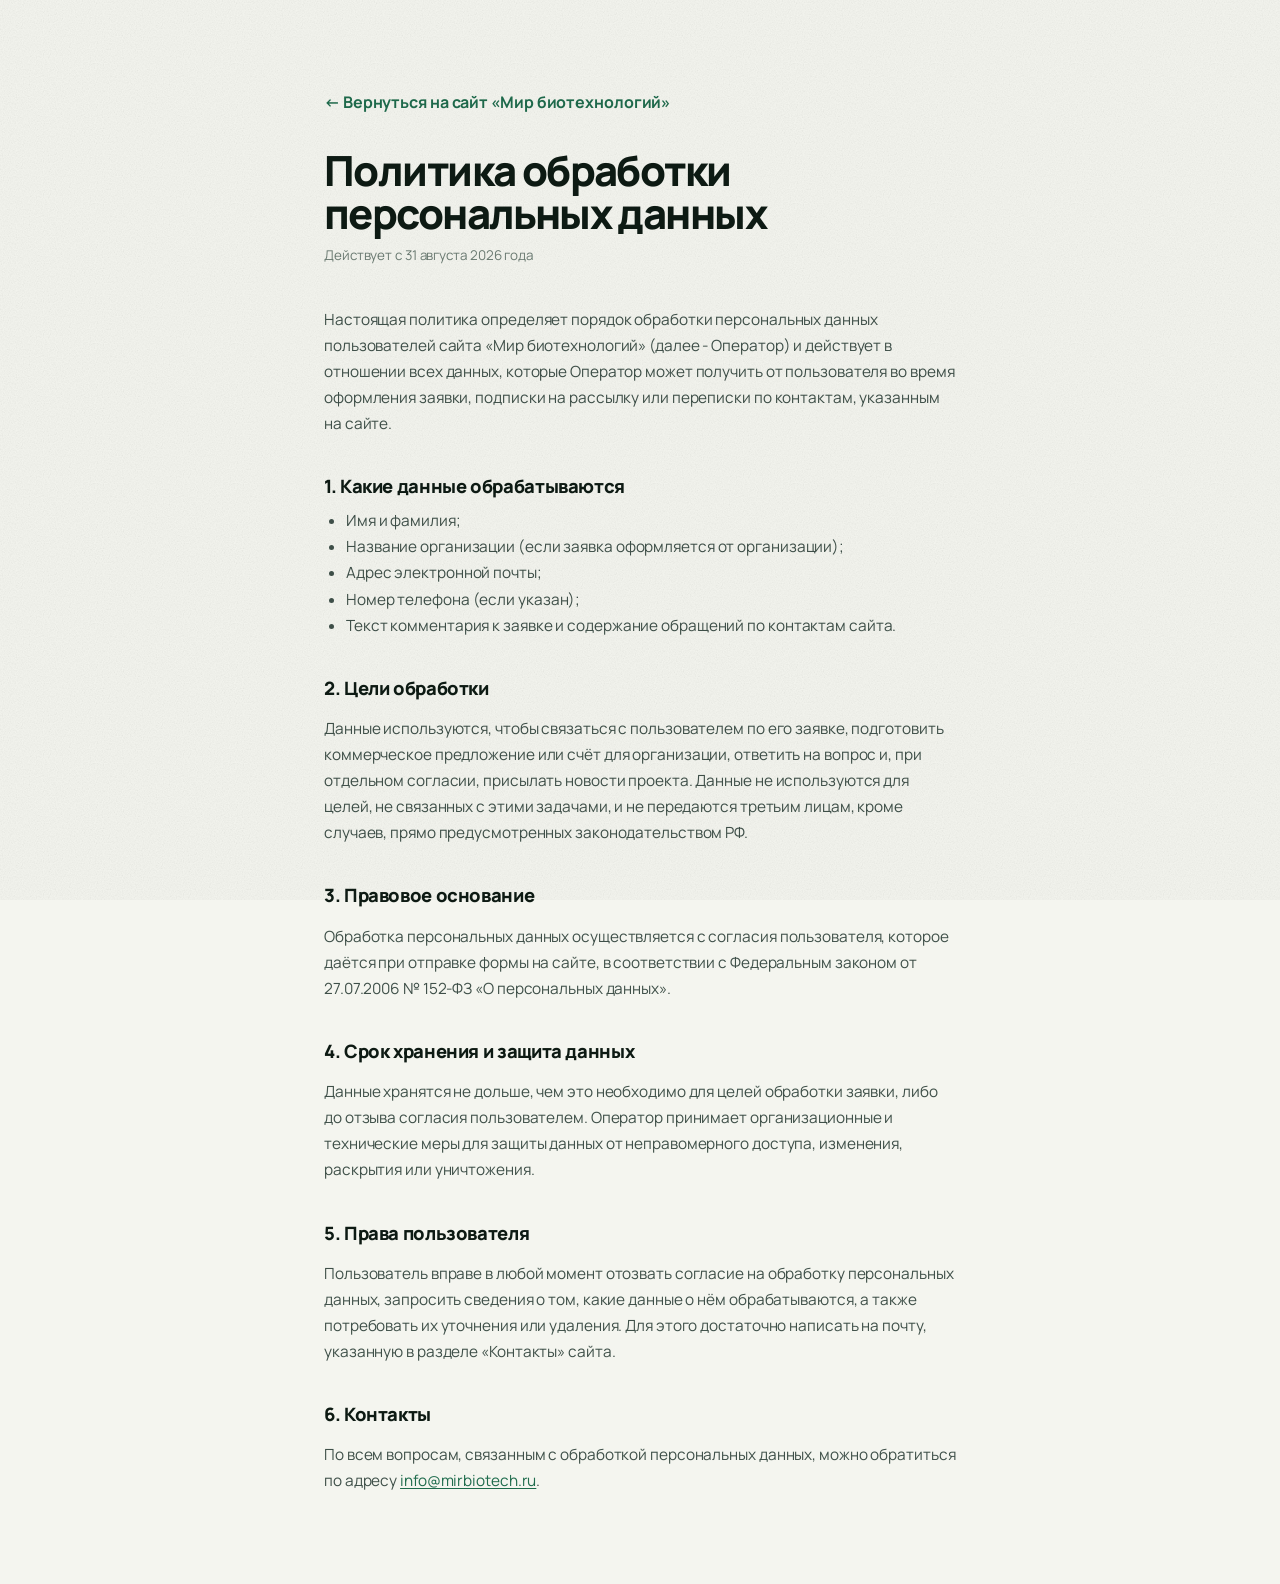
==== commit bff950a0: "Add files via upload" ====
--- a/privacy.html
+++ b/privacy.html
@@ -1,74 +1,62 @@
-<!doctype html>
-<html lang="ru">
-<head>
-<meta charset="utf-8">
-<script>
-  (function () {
-    try {
-      var saved = localStorage.getItem("mb-theme");
-      var dark = saved ? saved === "dark" : matchMedia("(prefers-color-scheme: dark)").matches;
-      document.documentElement.setAttribute("data-theme", dark ? "dark" : "light");
-    } catch (e) { document.documentElement.setAttribute("data-theme", "light"); }
-  })();
-</script>
-<meta name="viewport" content="width=device-width, initial-scale=1, viewport-fit=cover">
-<title>Политика обработки персональных данных - Мир биотехнологий</title>
-<meta name="robots" content="noindex, follow">
-<link rel="canonical" href="https://mirbiotech.ru/privacy.html">
-<link rel="icon" href="assets/img/favicon-64.png" type="image/png">
-<link href="https://fonts.googleapis.com/css2?family=Manrope:wght@300;400;500;600;700;800&family=JetBrains+Mono:wght@400;500;700&display=swap" rel="stylesheet">
-<link rel="stylesheet" href="assets/css/styles.css">
-<style>
-  .legal { padding-block: clamp(48px, 7vw, 96px); }
-  .legal-shell {
-    width: 100%; max-width: 760px; margin-inline: auto;
-    padding-left: max(var(--pad), env(safe-area-inset-left));
-    padding-right: max(var(--pad), env(safe-area-inset-right));
-  }
-  .legal h1 { font-size: clamp(1.9rem, 3.4vw, 2.6rem); margin-bottom: 8px; }
-  .legal .updated { color: var(--ink-3); font-size: .84rem; margin-bottom: 40px; }
-  .legal h2 { font-size: 1.15rem; margin: 40px 0 12px; letter-spacing: -.02em; }
-  .legal p, .legal li { color: var(--ink-2); font-size: .96rem; line-height: 1.7; }
-  .legal ul { padding-left: 22px; margin: 0 0 1rem; }
-  .legal a.back { display: inline-flex; align-items: center; gap: 8px; margin-bottom: 34px; font-weight: 700; color: var(--brand); }
-</style>
-</head>
-<body>
-<div class="grain" aria-hidden="true"></div>
-
-<section class="legal">
-  <div class="legal-shell">
-    <a class="back" href="index.html">← Вернуться на сайт «Мир биотехнологий»</a>
-    <h1>Политика обработки персональных данных</h1>
-    <p class="updated">Действует с 31 августа 2026 года</p>
-
-    <p>Настоящая политика определяет порядок обработки персональных данных пользователей сайта «Мир биотехнологий» (далее - Оператор) и действует в отношении всех данных, которые Оператор может получить от пользователя во время оформления заявки, подписки на рассылку или переписки по контактам, указанным на сайте.</p>
-
-    <h2>1. Какие данные обрабатываются</h2>
-    <ul>
-      <li>Имя и фамилия;</li>
-      <li>Название организации (если заявка оформляется от организации);</li>
-      <li>Адрес электронной почты;</li>
-      <li>Номер телефона (если указан);</li>
-      <li>Текст комментария к заявке и содержание обращений по контактам сайта.</li>
-    </ul>
-
-    <h2>2. Цели обработки</h2>
-    <p>Данные используются, чтобы связаться с пользователем по его заявке, подготовить коммерческое предложение или счёт для организации, ответить на вопрос и, при отдельном согласии, присылать новости проекта. Данные не используются для целей, не связанных с этими задачами, и не передаются третьим лицам, кроме случаев, прямо предусмотренных законодательством РФ.</p>
-
-    <h2>3. Правовое основание</h2>
-    <p>Обработка персональных данных осуществляется с согласия пользователя, которое даётся при отправке формы на сайте, в соответствии с Федеральным законом от 27.07.2006 № 152-ФЗ «О персональных данных».</p>
-
-    <h2>4. Срок хранения и защита данных</h2>
-    <p>Данные хранятся не дольше, чем это необходимо для целей обработки заявки, либо до отзыва согласия пользователем. Оператор принимает организационные и технические меры для защиты данных от неправомерного доступа, изменения, раскрытия или уничтожения.</p>
-
-    <h2>5. Права пользователя</h2>
-    <p>Пользователь вправе в любой момент отозвать согласие на обработку персональных данных, запросить сведения о том, какие данные о нём обрабатываются, а также потребовать их уточнения или удаления. Для этого достаточно написать на почту, указанную в разделе «Контакты» сайта.</p>
-
-    <h2>6. Контакты</h2>
-    <p>По всем вопросам, связанным с обработкой персональных данных, можно обратиться по адресу <a href="mailto:info@mirbiotech.ru">info@mirbiotech.ru</a>.</p>
-  </div>
-</section>
-
-</body>
-</html>
+<!doctype html>
+<html lang="ru">
+<head>
+<meta charset="utf-8">
+<script>
+  (function () {
+    try {
+      var saved = localStorage.getItem("mb-theme");
+      var dark = saved ? saved === "dark" : matchMedia("(prefers-color-scheme: dark)").matches;
+      document.documentElement.setAttribute("data-theme", dark ? "dark" : "light");
+    } catch (e) { document.documentElement.setAttribute("data-theme", "light"); }
+  })();
+</script>
+<meta name="viewport" content="width=device-width, initial-scale=1, viewport-fit=cover">
+<title>Политика обработки персональных данных - Мир биотехнологий</title>
+<meta name="robots" content="noindex, follow">
+<link rel="canonical" href="https://mirbiotech.ru/privacy.html">
+<link rel="icon" href="assets/img/favicon-64.png" type="image/png">
+<link rel="preconnect" href="https://fonts.googleapis.com">
+<link rel="preconnect" href="https://fonts.gstatic.com" crossorigin>
+<link href="https://fonts.googleapis.com/css2?family=Manrope:wght@300;400;500;600;700;800&family=JetBrains+Mono:wght@400;500;700&display=swap" rel="stylesheet">
+<link rel="stylesheet" href="assets/css/styles.css">
+</head>
+<body>
+<div class="grain" aria-hidden="true"></div>
+
+<main class="legal">
+  <div class="legal-shell">
+    <a class="back" href="index.html">← Вернуться на сайт «Мир биотехнологий»</a>
+    <h1>Политика обработки персональных данных</h1>
+    <p class="updated">Действует с 31 августа 2026 года</p>
+
+    <p>Настоящая политика определяет порядок обработки персональных данных пользователей сайта «Мир биотехнологий» (далее - Оператор) и действует в отношении всех данных, которые Оператор может получить от пользователя во время оформления заявки, подписки на рассылку или переписки по контактам, указанным на сайте.</p>
+
+    <h2>1. Какие данные обрабатываются</h2>
+    <ul>
+      <li>Имя и фамилия;</li>
+      <li>Название организации (если заявка оформляется от организации);</li>
+      <li>Адрес электронной почты;</li>
+      <li>Номер телефона (если указан);</li>
+      <li>Текст комментария к заявке и содержание обращений по контактам сайта.</li>
+    </ul>
+
+    <h2>2. Цели обработки</h2>
+    <p>Данные используются, чтобы связаться с пользователем по его заявке, подготовить коммерческое предложение или счёт для организации, ответить на вопрос и, при отдельном согласии, присылать новости проекта. Данные не используются для целей, не связанных с этими задачами, и не передаются третьим лицам, кроме случаев, прямо предусмотренных законодательством РФ.</p>
+
+    <h2>3. Правовое основание</h2>
+    <p>Обработка персональных данных осуществляется с согласия пользователя, которое даётся при отправке формы на сайте, в соответствии с Федеральным законом от 27.07.2006 № 152-ФЗ «О персональных данных».</p>
+
+    <h2>4. Срок хранения и защита данных</h2>
+    <p>Данные хранятся не дольше, чем это необходимо для целей обработки заявки, либо до отзыва согласия пользователем. Оператор принимает организационные и технические меры для защиты данных от неправомерного доступа, изменения, раскрытия или уничтожения.</p>
+
+    <h2>5. Права пользователя</h2>
+    <p>Пользователь вправе в любой момент отозвать согласие на обработку персональных данных, запросить сведения о том, какие данные о нём обрабатываются, а также потребовать их уточнения или удаления. Для этого достаточно написать на почту, указанную в разделе «Контакты» сайта.</p>
+
+    <h2>6. Контакты</h2>
+    <p>По всем вопросам, связанным с обработкой персональных данных, можно обратиться по адресу <a href="mailto:info@mirbiotech.ru">info@mirbiotech.ru</a>.</p>
+  </div>
+</main>
+
+</body>
+</html>
--- a/assets/css/styles.css
+++ b/assets/css/styles.css
@@ -1,1181 +1,1218 @@
-/* ==========================================================================
-   «Мир биотехнологий» — дизайн-система
-   1. Токены          6. Герой            11. Отзывы
-   2. База и типографика  7. Секции контента  12. Конфигуратор и форма
-   3. Утилиты         8. Комплектация     13. FAQ и подвал
-   4. Компоненты      9. Культуры и модалка 14. Адаптив
-   5. Шапка          10. Процесс          15. Доступность
-   ========================================================================== */
-
-/* ── 1. Токены ─────────────────────────────────────────────────────────── */
-:root {
-  --bg:          #f4f5ef;
-  --bg-elev:     #ffffff;
-  --bg-sunk:     #eaede4;
-  --panel-dark:  #10241b;
-  --ink:         #0d1a13;
-  --ink-2:       #3f5049;
-  --ink-3:       #6d7d74;
-  --line:        #dde3da;
-  --line-soft:   #e9ede5;
-  --brand:       #1e6b4c;
-  --brand-2:     #15503a;
-  --brand-ink:   #ffffff;
-  --brand-tint:  #e2ece4;
-  --accent:      #b8783a;
-  --accent-tint: #f3e8d6;
-
-  --shadow-sm: 0 1px 2px rgba(13, 32, 22, .05), 0 2px 8px rgba(13, 32, 22, .04);
-  --shadow-md: 0 4px 12px rgba(13, 32, 22, .06), 0 18px 40px rgba(13, 32, 22, .07);
-  --shadow-lg: 0 8px 24px rgba(13, 32, 22, .08), 0 40px 90px rgba(13, 32, 22, .12);
-
-  --r-sm: 10px;
-  --r-md: 16px;
-  --r-lg: 24px;
-  --r-xl: 34px;
-
-  --shell: 1300px;
-  --pad: clamp(20px, 5vw, 64px);
-  --section-y: clamp(76px, 9vw, 148px);
-
-  --font: "Manrope", -apple-system, "Segoe UI", Roboto, Arial, sans-serif;
-  --mono: "JetBrains Mono", ui-monospace, "Cascadia Mono", Consolas, monospace;
-
-  --ease: cubic-bezier(.22, .68, .3, 1);
-  --dish-filter: none;
-  color-scheme: light;
-}
-
-[data-theme="dark"] {
-  --bg:          #090e0b;
-  --bg-elev:     #101713;
-  --bg-sunk:     #060a08;
-  --panel-dark:  #0e1a14;
-  --ink:         #e8f0e9;
-  --ink-2:       #b0c1b6;
-  --ink-3:       #869388;
-  --line:        #1f2b24;
-  --line-soft:   #172019;
-  --brand:       #4fbf8b;
-  --brand-2:     #6fd6a4;
-  --brand-ink:   #05130c;
-  --brand-tint:  #12261c;
-  --accent:      #d6a462;
-  --accent-tint: #241a10;
-
-  --shadow-sm: 0 1px 2px rgba(0, 0, 0, .4);
-  --shadow-md: 0 6px 18px rgba(0, 0, 0, .45);
-  --shadow-lg: 0 20px 60px rgba(0, 0, 0, .6);
-
-  --dish-filter: brightness(.86) saturate(1.05) contrast(1.04);
-  color-scheme: dark;
-}
-
-/* ── 2. База и типографика ─────────────────────────────────────────────── */
-*, *::before, *::after { box-sizing: border-box; }
-
-/* атрибут hidden должен побеждать любые display из классов ниже */
-[hidden] { display: none !important; }
-
-html { -webkit-text-size-adjust: 100%; }
-
-body {
-  margin: 0;
-  background: var(--bg);
-  color: var(--ink);
-  font-family: var(--font);
-  font-size: 16px;
-  line-height: 1.6;
-  font-weight: 400;
-  letter-spacing: -.006em;
-  -webkit-font-smoothing: antialiased;
-  overflow-x: hidden;
-  transition: background .4s var(--ease), color .4s var(--ease);
-}
-
-body.is-locked { overflow: hidden; }
-
-img, svg { max-width: 100%; display: block; }
-a { color: inherit; text-decoration: none; }
-button, input, textarea, select { font: inherit; color: inherit; }
-
-h1, h2, h3, h4 {
-  margin: 0;
-  font-weight: 800;
-  letter-spacing: -.038em;
-  line-height: 1.04;
-}
-
-h1 { font-size: clamp(2.5rem, 4.3vw, 4.15rem); }
-h2 { font-size: clamp(1.9rem, 3.4vw, 3.15rem); }
-h3 { font-size: clamp(1.05rem, 1.5vw, 1.35rem); letter-spacing: -.025em; }
-
-h2 strong { color: var(--brand); font-weight: 800; }
-h1 em, .final-cta em { font-style: normal; color: var(--brand); }
-
-p { margin: 0 0 1rem; }
-p:last-child { margin-bottom: 0; }
-h2 + p, h3 + p { margin-top: 18px; }
-
-.body-lg { font-size: clamp(1rem, 1.15vw, 1.14rem); color: var(--ink-2); max-width: 54ch; }
-
-.eyebrow {
-  display: flex;
-  align-items: center;
-  gap: 10px;
-  margin: 0 0 22px;
-  font-family: var(--mono);
-  font-size: .68rem;
-  font-weight: 500;
-  letter-spacing: .18em;
-  text-transform: uppercase;
-  color: var(--ink-3);
-}
-.eyebrow span {
-  display: inline-grid;
-  place-items: center;
-  min-width: 26px;
-  height: 22px;
-  padding: 0 6px;
-  border: 1px solid var(--line);
-  border-radius: 100px;
-  color: var(--brand);
-  font-size: .64rem;
-}
-
-/* ── 3. Утилиты ────────────────────────────────────────────────────────── */
-.shell {
-  width: 100%; max-width: var(--shell); margin-inline: auto;
-  padding-left: max(var(--pad), env(safe-area-inset-left));
-  padding-right: max(var(--pad), env(safe-area-inset-right));
-}
-.section { padding-block: var(--section-y); position: relative; }
-
-.visually-hidden {
-  position: absolute; width: 1px; height: 1px; overflow: hidden;
-  clip: rect(0 0 0 0); clip-path: inset(50%); white-space: nowrap;
-}
-
-.skip-link {
-  position: fixed; top: -60px; left: 16px; z-index: 200;
-  padding: 12px 18px; border-radius: var(--r-sm);
-  background: var(--brand); color: var(--brand-ink); font-weight: 700;
-  transition: top .2s var(--ease);
-}
-.skip-link:focus { top: 16px; }
-
-.grain {
-  position: fixed; inset: 0; z-index: 1; pointer-events: none; opacity: .5;
-  background-image: url("data:image/svg+xml,%3Csvg xmlns='http://www.w3.org/2000/svg' width='140' height='140'%3E%3Cfilter id='n'%3E%3CfeTurbulence type='fractalNoise' baseFrequency='.85' numOctaves='3'/%3E%3CfeColorMatrix type='saturate' values='0'/%3E%3C/filter%3E%3Crect width='140' height='140' filter='url(%23n)' opacity='.35'/%3E%3C/svg%3E");
-  mix-blend-mode: multiply;
-}
-[data-theme="dark"] .grain { mix-blend-mode: overlay; opacity: .22; }
-
-.scroll-progress {
-  position: fixed; top: 0; left: 0; right: 0; height: 2px; z-index: 90; pointer-events: none;
-}
-.scroll-progress i {
-  display: block; height: 100%; width: 0;
-  background: linear-gradient(90deg, var(--brand), var(--accent));
-}
-
-.reveal { opacity: 0; transform: translateY(26px); }
-.reveal.is-in {
-  opacity: 1; transform: none;
-  transition: opacity .9s var(--ease), transform .9s var(--ease);
-  transition-delay: var(--d, 0ms);
-}
-
-.section-head {
-  display: grid;
-  grid-template-columns: minmax(0, 1.35fr) minmax(0, .85fr);
-  gap: clamp(24px, 4vw, 70px);
-  align-items: end;
-  margin-bottom: clamp(38px, 5vw, 68px);
-}
-.section-note { color: var(--ink-3); font-size: .95rem; max-width: 42ch; }
-
-/* ── 4. Компоненты ─────────────────────────────────────────────────────── */
-.btn {
-  --btn-bg: var(--brand);
-  --btn-ink: var(--brand-ink);
-  --btn-line: var(--brand);
-  position: relative;
-  display: inline-flex; align-items: center; justify-content: center; gap: 10px;
-  padding: 15px 26px;
-  border: 1px solid var(--btn-line);
-  border-radius: 100px;
-  background: var(--btn-bg);
-  color: var(--btn-ink);
-  font-size: .9rem; font-weight: 700; letter-spacing: -.01em;
-  cursor: pointer;
-  overflow: hidden;
-  transition: transform .35s var(--ease), box-shadow .35s var(--ease), background .3s var(--ease), color .3s var(--ease), border-color .3s var(--ease);
-}
-.btn:hover { transform: translateY(-2px); box-shadow: var(--shadow-md); }
-.btn:active { transform: translateY(0); }
-.btn-ico { width: 18px; height: 18px; fill: none; stroke: currentColor; stroke-width: 1.9; stroke-linecap: round; stroke-linejoin: round; transition: transform .35s var(--ease); }
-.btn:hover .btn-ico { transform: translateX(4px); }
-.btn-primary:hover { --btn-bg: var(--brand-2); --btn-line: var(--brand-2); }
-.btn-ghost { --btn-bg: transparent; --btn-ink: var(--ink); --btn-line: var(--line); }
-.btn-ghost:hover { --btn-line: var(--brand); --btn-ink: var(--brand); }
-.btn-light { --btn-bg: #f3f6ef; --btn-ink: #123626; --btn-line: #f3f6ef; }
-.btn-outline-light { --btn-bg: transparent; --btn-ink: #e6efe7; --btn-line: rgba(230, 239, 231, .35); }
-.btn-outline-light:hover { --btn-line: #e6efe7; }
-.btn-sm { padding: 10px 18px; font-size: .82rem; }
-.btn-lg { padding: 17px 30px; font-size: .95rem; }
-.btn-block { width: 100%; }
-
-.icon-btn {
-  display: inline-grid; place-items: center;
-  width: 42px; height: 42px;
-  border: 1px solid var(--line);
-  border-radius: 50%;
-  background: var(--bg-elev);
-  cursor: pointer;
-  transition: border-color .3s var(--ease), background .3s var(--ease), transform .3s var(--ease);
-}
-.icon-btn:hover { border-color: var(--brand); color: var(--brand); }
-.icon-btn svg { width: 18px; height: 18px; fill: none; stroke: currentColor; stroke-width: 1.8; stroke-linecap: round; stroke-linejoin: round; }
-
-.chip {
-  padding: 9px 18px;
-  border: 1px solid var(--line);
-  border-radius: 100px;
-  background: transparent;
-  color: var(--ink-2);
-  font-size: .82rem; font-weight: 600;
-  cursor: pointer;
-  transition: all .3s var(--ease);
-}
-.chip:hover { border-color: var(--brand); color: var(--brand); }
-.chip.is-active { background: var(--ink); border-color: var(--ink); color: var(--bg); }
-
-.badge {
-  display: inline-flex; align-items: center; gap: 10px;
-  margin: 0 0 26px;
-  padding: 8px 16px 8px 12px;
-  border: 1px solid var(--line);
-  border-radius: 100px;
-  background: var(--bg-elev);
-  font-size: .78rem; font-weight: 600; color: var(--ink-2);
-  box-shadow: var(--shadow-sm);
-}
-.badge .dot {
-  width: 7px; height: 7px; border-radius: 50%;
-  background: var(--brand);
-  box-shadow: 0 0 0 0 rgba(30, 107, 76, .5);
-  animation: pulse 2.6s infinite;
-}
-@keyframes pulse {
-  0%   { box-shadow: 0 0 0 0 rgba(30, 107, 76, .45); }
-  70%  { box-shadow: 0 0 0 9px rgba(30, 107, 76, 0); }
-  100% { box-shadow: 0 0 0 0 rgba(30, 107, 76, 0); }
-}
-
-.link-arrow {
-  display: inline-flex; align-items: center; gap: 9px;
-  margin-top: 26px;
-  font-weight: 700; font-size: .92rem; color: var(--brand);
-  border-bottom: 1px solid transparent;
-  transition: gap .3s var(--ease), border-color .3s var(--ease);
-}
-.link-arrow svg { width: 17px; height: 17px; fill: none; stroke: currentColor; stroke-width: 1.9; stroke-linecap: round; stroke-linejoin: round; }
-.link-arrow:hover { gap: 15px; border-color: currentColor; }
-
-.check-list { list-style: none; margin: 30px 0 0; padding: 0; display: grid; gap: 13px; }
-.check-list li {
-  position: relative; padding-left: 32px; color: var(--ink-2); font-size: .96rem;
-}
-.check-list li::before {
-  content: ""; position: absolute; left: 0; top: .35em;
-  width: 18px; height: 18px; border-radius: 50%;
-  background: var(--brand-tint);
-  box-shadow: inset 0 0 0 1px var(--brand);
-}
-.check-list li::after {
-  content: ""; position: absolute; left: 6px; top: .72em;
-  width: 6px; height: 3px;
-  border-left: 1.6px solid var(--brand); border-bottom: 1.6px solid var(--brand);
-  transform: rotate(-45deg);
-}
-
-.toast {
-  position: fixed; bottom: calc(26px + env(safe-area-inset-bottom)); left: 50%; transform: translate(-50%, 20px);
-  z-index: 120;
-  padding: 14px 22px;
-  border-radius: 100px;
-  background: var(--ink); color: var(--bg);
-  font-size: .88rem; font-weight: 600;
-  box-shadow: var(--shadow-lg);
-  opacity: 0; transition: opacity .35s var(--ease), transform .35s var(--ease);
-}
-.toast.is-on { opacity: 1; transform: translate(-50%, 0); }
-
-.to-top {
-  position: fixed; right: calc(22px + env(safe-area-inset-right)); bottom: calc(22px + env(safe-area-inset-bottom)); z-index: 80;
-  width: 46px; height: 46px;
-  border: 1px solid var(--line); border-radius: 50%;
-  background: var(--bg-elev); color: var(--ink);
-  cursor: pointer; box-shadow: var(--shadow-md);
-  opacity: 0; transform: translateY(12px);
-  transition: opacity .35s var(--ease), transform .35s var(--ease), border-color .3s;
-}
-.to-top.is-on { opacity: 1; transform: none; }
-.to-top:hover { border-color: var(--brand); color: var(--brand); }
-
-/* ── 5. Шапка ──────────────────────────────────────────────────────────── */
-.site-header {
-  position: sticky; top: 0; z-index: 70;
-  background: color-mix(in srgb, var(--bg) 86%, transparent);
-  backdrop-filter: blur(16px) saturate(1.4);
-  -webkit-backdrop-filter: blur(16px) saturate(1.4);
-  border-bottom: 1px solid transparent;
-  transition: border-color .35s var(--ease), background .35s var(--ease);
-}
-@supports not (background: color-mix(in srgb, red 50%, blue)) {
-  .site-header { background: var(--bg); }
-}
-.site-header.is-stuck { border-bottom-color: var(--line); }
-
-.header-inner {
-  display: flex; align-items: center; justify-content: space-between; gap: 24px;
-  height: 78px;
-}
-.site-header.is-stuck .header-inner { height: 66px; transition: height .35s var(--ease); }
-
-.brand { display: inline-flex; align-items: center; gap: 11px; color: var(--brand); }
-.brand-mark {
-  width: 44px; height: 44px; flex: none; border-radius: 50%; object-fit: cover;
-  box-shadow: 0 0 0 1px var(--line);
-  transition: transform .5s var(--ease), box-shadow .3s var(--ease);
-}
-.brand:hover .brand-mark { transform: scale(1.08); box-shadow: 0 0 0 1px var(--brand); }
-.brand-text { display: grid; line-height: 1; color: var(--ink); }
-.brand-text b { font-size: 1.02rem; font-weight: 800; letter-spacing: .01em; }
-.brand-text small { font-family: var(--mono); font-size: .5rem; letter-spacing: .22em; color: var(--ink-3); margin-top: 3px; }
-
-.main-nav { display: flex; gap: clamp(14px, 2vw, 30px); }
-.main-nav a {
-  position: relative;
-  font-size: .89rem; font-weight: 600; color: var(--ink-2);
-  padding: 6px 0;
-  transition: color .3s var(--ease);
-}
-.main-nav a::after {
-  content: ""; position: absolute; left: 0; bottom: 0;
-  width: 100%; height: 1.5px; background: var(--brand);
-  transform: scaleX(0); transform-origin: right;
-  transition: transform .4s var(--ease);
-}
-.main-nav a:hover, .main-nav a.is-current { color: var(--ink); }
-.main-nav a:hover::after, .main-nav a.is-current::after { transform: scaleX(1); transform-origin: left; }
-
-.header-actions { display: flex; align-items: center; gap: 10px; }
-.theme-toggle .ico-moon { display: none; }
-[data-theme="dark"] .theme-toggle .ico-sun { display: none; }
-[data-theme="dark"] .theme-toggle .ico-moon { display: block; }
-
-.burger { display: none; flex-direction: column; gap: 5px; }
-.burger span { width: 16px; height: 1.6px; background: currentColor; transition: transform .3s var(--ease), opacity .3s; }
-.burger[aria-expanded="true"] span:first-child { transform: translateY(3.3px) rotate(45deg); }
-.burger[aria-expanded="true"] span:last-child { transform: translateY(-3.3px) rotate(-45deg); }
-
-.mobile-menu {
-  position: fixed; inset: 0; z-index: 65;
-  padding: 100px max(var(--pad), env(safe-area-inset-right)) calc(40px + env(safe-area-inset-bottom)) max(var(--pad), env(safe-area-inset-left));
-  background: var(--bg);
-  display: flex; flex-direction: column; justify-content: space-between;
-  animation: menuIn .4s var(--ease);
-}
-@keyframes menuIn { from { opacity: 0; transform: translateY(-12px); } }
-.mobile-menu nav { display: grid; }
-.mobile-menu nav a {
-  display: flex; align-items: baseline; gap: 16px;
-  padding: 18px 0;
-  border-bottom: 1px solid var(--line-soft);
-  font-size: 1.5rem; font-weight: 700; letter-spacing: -.03em;
-}
-.mobile-menu nav a span { font-family: var(--mono); font-size: .6rem; color: var(--ink-3); }
-.mobile-menu-foot { display: grid; gap: 14px; }
-.mobile-menu-foot p { font-family: var(--mono); font-size: .62rem; letter-spacing: .16em; color: var(--ink-3); text-transform: uppercase; }
-
-/* ── 6. Герой ──────────────────────────────────────────────────────────── */
-.hero { position: relative; padding-block: clamp(26px, 3.4vw, 48px) clamp(56px, 7vw, 96px); overflow: hidden; }
-.hero-grid {
-  display: grid;
-  grid-template-columns: minmax(0, .92fr) minmax(0, 1.08fr);
-  gap: clamp(30px, 4vw, 60px);
-  align-items: center;
-}
-.hero-copy { position: relative; z-index: 2; }
-.hero h1 { margin-bottom: 26px; }
-.hero .lead { max-width: 46ch; color: var(--ink-2); font-size: clamp(1rem, 1.15vw, 1.12rem); }
-.hero-actions { display: flex; flex-wrap: wrap; gap: 12px; margin-top: 34px; }
-
-.hero-stats {
-  display: flex; flex-wrap: wrap; gap: clamp(22px, 3.4vw, 52px);
-  margin: 46px 0 0; padding-top: 28px;
-  border-top: 1px solid var(--line);
-}
-.hero-stats dt, .num-grid dt {
-  font-size: clamp(1.9rem, 2.8vw, 2.6rem); font-weight: 800; letter-spacing: -.05em;
-  line-height: 1; color: var(--ink); margin: 0;
-}
-.hero-stats dd, .num-grid dd {
-  margin: 8px 0 0; font-size: .78rem; color: var(--ink-3); max-width: 18ch;
-}
-
-.hero-visual { position: relative; min-height: clamp(420px, 46vw, 620px); }
-.hero-orb {
-  position: absolute; left: 50%; top: 48%; transform: translate(-50%, -50%);
-  width: min(115%, 720px); aspect-ratio: 1;
-  background: radial-gradient(circle at 42% 38%, var(--brand-tint) 0%, transparent 62%);
-  filter: blur(6px);
-}
-.hero-rings { position: absolute; inset: 0; display: grid; place-items: center; }
-.hero-rings span {
-  position: absolute; border: 1px solid var(--line); border-radius: 50%;
-  animation: ringFloat 14s var(--ease) infinite;
-}
-.hero-rings span:nth-child(1) { width: 46%; aspect-ratio: 1; }
-.hero-rings span:nth-child(2) { width: 68%; aspect-ratio: 1; animation-delay: -4s; }
-.hero-rings span:nth-child(3) { width: 92%; aspect-ratio: 1; animation-delay: -8s; opacity: .55; }
-@keyframes ringFloat { 0%, 100% { transform: scale(1); opacity: .8; } 50% { transform: scale(1.045); opacity: .45; } }
-
-.hero-box-photo {
-  position: absolute; left: 50%; top: 6%;
-  width: min(72%, 480px); height: auto; transform: translateX(-50%) rotate(-2.2deg);
-  border-radius: var(--r-lg);
-  box-shadow: 0 30px 60px rgba(11, 34, 24, .28), 0 0 0 8px var(--bg-elev);
-  animation: floatY 9s ease-in-out infinite;
-}
-@keyframes floatY { 0%, 100% { transform: translateX(-50%) rotate(-2.2deg); } 50% { transform: translateX(-50%) rotate(-2.2deg) translateY(-14px); } }
-
-.hero-dish {
-  position: absolute; width: 34%; max-width: 190px; height: auto; aspect-ratio: 1;
-  border-radius: 50%; object-fit: cover;
-  box-shadow: 0 0 0 7px var(--bg-elev), var(--shadow-lg);
-  filter: var(--dish-filter);
-  transition: transform .5s var(--ease);
-}
-.hero-dish.d1 { left: -2%;  top: 46%; width: 36%; z-index: 3; }
-.hero-dish.d2 { left: 22%;  top: 70%; width: 28%; z-index: 4; }
-.hero-dish.d3 { right: 2%;  top: 54%; width: 32%; z-index: 3; }
-.hero-dish.d4 { right: 20%; top: 78%; width: 24%; z-index: 5; }
-
-.hero-chip {
-  position: absolute; z-index: 6; margin: 0;
-  display: grid; gap: 2px;
-  padding: 12px 18px;
-  border: 1px solid var(--line);
-  border-radius: 100px;
-  background: color-mix(in srgb, var(--bg-elev) 88%, transparent);
-  backdrop-filter: blur(10px);
-  box-shadow: var(--shadow-md);
-}
-.hero-chip b { font-size: .8rem; }
-.hero-chip span { font-size: .68rem; color: var(--ink-3); }
-.chip-a { left: -4%; top: 38%; }
-.chip-b { right: -3%; bottom: 12%; }
-
-.scroll-cue {
-  position: absolute; left: 50%; bottom: 18px; transform: translateX(-50%);
-  display: flex; align-items: center; gap: 10px;
-  font-family: var(--mono); font-size: .6rem; letter-spacing: .2em; text-transform: uppercase;
-  color: var(--ink-3);
-}
-.scroll-cue span {
-  display: block; width: 1px; height: 26px;
-  background: linear-gradient(var(--ink-3), transparent);
-  animation: cue 2.2s infinite;
-}
-@keyframes cue { 0%, 100% { opacity: .2; transform: scaleY(.6); } 50% { opacity: 1; transform: scaleY(1); } }
-
-/* ── лента ─────────────────────────────────────────────────────────────── */
-.marquee {
-  border-block: 1px solid var(--line);
-  background: var(--bg-elev);
-  overflow: hidden; padding: 16px 0;
-}
-.marquee-track {
-  display: flex; align-items: center; gap: 34px; width: max-content;
-  animation: marquee 38s linear infinite;
-}
-.marquee span { font-family: var(--mono); font-size: .82rem; letter-spacing: .12em; color: var(--ink-3); text-transform: uppercase; white-space: nowrap; }
-.marquee i { color: var(--brand); font-style: normal; font-size: .7rem; }
-@keyframes marquee { to { transform: translateX(-50%); } }
-
-/* ── 7. Секции контента ────────────────────────────────────────────────── */
-.split-grid {
-  display: grid;
-  grid-template-columns: minmax(0, 1fr) minmax(0, 1.02fr);
-  gap: clamp(36px, 6vw, 92px);
-  align-items: center;
-}
-.split-media { margin: 0; }
-.macro-frame {
-  position: relative;
-  border-radius: var(--r-xl);
-  padding: clamp(20px, 3vw, 42px);
-  background: var(--bg-elev);
-  border: 1px solid var(--line);
-  box-shadow: var(--shadow-lg);
-  overflow: hidden;
-}
-.macro-frame::after {
-  content: ""; position: absolute; inset: 0;
-  background: radial-gradient(circle at 30% 20%, rgba(255, 255, 255, .5), transparent 55%);
-  pointer-events: none;
-}
-[data-theme="dark"] .macro-frame::after { background: radial-gradient(circle at 30% 20%, rgba(255, 255, 255, .05), transparent 55%); }
-.macro-frame img { width: 100%; height: auto; border-radius: var(--r-lg); filter: var(--dish-filter); animation: slowZoom 16s var(--ease) infinite alternate; }
-@keyframes slowZoom { from { transform: scale(1); } to { transform: scale(1.045); } }
-.macro-hud { position: absolute; inset: clamp(14px, 2vw, 24px); pointer-events: none; }
-.macro-hud span {
-  position: absolute; font-family: var(--mono); font-size: .58rem;
-  letter-spacing: .16em; color: var(--ink-3); text-transform: uppercase;
-}
-.hud-tl { left: 0; top: 0; } .hud-tr { right: 0; top: 0; }
-.hud-bl { left: 0; bottom: 0; } .hud-br { right: 0; bottom: 0; }
-.split-media figcaption { margin-top: 18px; font-size: .82rem; color: var(--ink-3); max-width: 46ch; }
-
-.contrast { background: var(--bg-sunk); }
-
-.pipeline {
-  list-style: none; margin: 0 0 clamp(40px, 6vw, 76px); padding: 0;
-  display: grid; grid-template-columns: repeat(5, 1fr);
-  border-top: 1px solid var(--line);
-}
-.pipeline li {
-  position: relative; padding: 26px 22px 26px 0;
-  border-right: 1px solid var(--line);
-}
-.pipeline li:last-child { border-right: 0; }
-.pipeline li + li { padding-left: 22px; }
-.pipeline b { font-family: var(--mono); font-size: .68rem; color: var(--brand); }
-.pipeline h3 { margin: 34px 0 8px; font-size: 1.02rem; }
-.pipeline p { font-size: .82rem; color: var(--ink-3); }
-.pipeline li::after {
-  content: ""; position: absolute; left: 0; top: -1px; width: 0; height: 2px;
-  background: var(--brand); transition: width 1s var(--ease);
-}
-.pipeline.is-in li::after { width: 100%; }
-.pipeline.is-in li:nth-child(2)::after { transition-delay: .12s; }
-.pipeline.is-in li:nth-child(3)::after { transition-delay: .24s; }
-.pipeline.is-in li:nth-child(4)::after { transition-delay: .36s; }
-.pipeline.is-in li:nth-child(5)::after { transition-delay: .48s; }
-
-.why-title { font-size: clamp(1.15rem, 1.8vw, 1.4rem); font-weight: 800; letter-spacing: -.01em; margin-bottom: 20px; }
-.why-grid { display: grid; grid-template-columns: repeat(auto-fit, minmax(210px, 1fr)); gap: 14px; }
-.why-card {
-  padding: 26px 24px; border-radius: var(--r-md);
-  border: 1px solid var(--line); background: var(--bg-elev);
-  transition: transform .3s var(--ease), box-shadow .3s var(--ease), border-color .3s var(--ease);
-}
-.why-card:hover { transform: translateY(-5px); box-shadow: var(--shadow-md); border-color: var(--brand); }
-.why-card b { display: block; font-family: var(--mono); font-size: .7rem; color: var(--brand); margin-bottom: 16px; }
-.why-card h3 { font-size: 1rem; margin-bottom: 8px; }
-.why-card p { font-size: .86rem; color: var(--ink-3); }
-
-/* ── 8. Комплектация ───────────────────────────────────────────────────── */
-.kit-grid {
-  display: grid; grid-template-columns: minmax(0, 1fr) minmax(0, 1.05fr);
-  gap: clamp(30px, 5vw, 76px); align-items: start;
-}
-.kit-list { list-style: none; margin: 0; padding: 0; }
-.kit-list li {
-  position: relative; padding: 26px 26px 26px 30px; cursor: pointer;
-  border-radius: var(--r-md);
-  border: 1px solid transparent;
-  transition: background .35s var(--ease), border-color .35s var(--ease);
-}
-.kit-list li::before {
-  content: ""; position: absolute; left: 0; top: 26px; bottom: 26px; width: 2px;
-  background: var(--line); transition: background .35s var(--ease);
-}
-.kit-list li.is-active { background: var(--bg-elev); border-color: var(--line); box-shadow: var(--shadow-sm); }
-.kit-list li.is-active::before { background: var(--brand); }
-.kit-list .num { font-family: var(--mono); font-size: .66rem; color: var(--brand); }
-.kit-list h3 { margin: 8px 0 8px; }
-.kit-list p { font-size: .88rem; color: var(--ink-3); max-width: 46ch; }
-
-.kit-stage {
-  position: sticky; top: 110px;
-  border-radius: var(--r-xl);
-  border: 1px solid var(--line);
-  background: linear-gradient(160deg, var(--bg-elev), var(--bg-sunk));
-  box-shadow: var(--shadow-lg);
-  padding: clamp(20px, 3vw, 34px);
-}
-.kit-stage-inner { position: relative; aspect-ratio: 1 / .86; display: grid; place-items: center; }
-.hot {
-  position: absolute; inset: 0; display: grid; place-items: center;
-  opacity: 0; transform: scale(.94) translateY(10px); pointer-events: none;
-  transition: opacity .5s var(--ease), transform .5s var(--ease);
-}
-.hot.is-shown { opacity: 1; transform: none; }
-.hot img { width: min(88%, 400px); filter: var(--dish-filter) drop-shadow(0 24px 40px rgba(11, 34, 24, .24)); }
-.hot-dishes img { height: auto; aspect-ratio: 1; border-radius: 50%; object-fit: cover; }
-.hot-cards img { width: min(70%, 290px); height: auto; border-radius: var(--r-md); box-shadow: var(--shadow-md); transform: rotate(-2deg); }
-
-.hot-guide img { width: min(70%, 290px); height: auto; border-radius: var(--r-md); box-shadow: var(--shadow-md); transform: rotate(1.6deg); }
-
-.hot-box img {
-  width: min(78%, 320px); height: auto; border-radius: var(--r-md);
-  box-shadow: var(--shadow-lg); transform: rotate(-3deg);
-}
-
-.kit-caption {
-  margin: 20px 0 0; text-align: center;
-  font-family: var(--mono); font-size: .64rem; letter-spacing: .18em; text-transform: uppercase; color: var(--ink-3);
-}
-
-/* ── 9. Культуры ───────────────────────────────────────────────────────── */
-.cultures { background: var(--bg-sunk); }
-.filters { display: flex; flex-wrap: wrap; gap: 9px; margin-bottom: 34px; }
-
-.culture-grid {
-  display: grid; grid-template-columns: repeat(3, minmax(0, 1fr));
-  gap: clamp(12px, 1.6vw, 22px);
-}
-.culture-card {
-  position: relative;
-  padding: clamp(18px, 2vw, 26px);
-  border: 1px solid var(--line); border-radius: var(--r-lg);
-  background: var(--bg-elev);
-  cursor: pointer; text-align: left;
-  transition: transform .5s var(--ease), box-shadow .5s var(--ease), border-color .3s;
-  animation: cardIn .5s var(--ease) both;
-}
-/* Кликабельна вся карточка, но в разметке остаётся одна настоящая кнопка */
-.culture-open {
-  padding: 0; border: 0; background: none; cursor: pointer;
-  font: inherit; color: inherit; text-align: left;
-}
-.culture-open::after { content: ""; position: absolute; inset: 0; border-radius: inherit; }
-.culture-open:focus-visible { outline: 0; }
-.culture-card:has(.culture-open:focus-visible) { outline: 2px solid var(--brand); outline-offset: 3px; }
-@keyframes cardIn { from { opacity: 0; transform: translateY(14px); } }
-.culture-card:hover { transform: translateY(-6px); box-shadow: var(--shadow-lg); border-color: transparent; }
-.culture-card.is-hidden { display: none; }
-.culture-dish { position: relative; display: block; border-radius: 50%; overflow: hidden; aspect-ratio: 1; }
-.culture-dish img { width: 100%; height: 100%; object-fit: cover; filter: var(--dish-filter); transition: transform 1.2s var(--ease); }
-.culture-card:hover .culture-dish img { transform: scale(1.06) rotate(8deg); }
-.culture-zoom {
-  position: absolute; right: 12px; bottom: 12px;
-  display: grid; place-items: center; width: 36px; height: 36px;
-  border-radius: 50%; background: var(--bg-elev); color: var(--brand);
-  box-shadow: var(--shadow-sm); font-size: .9rem;
-  opacity: 0; transform: scale(.7); transition: all .4s var(--ease);
-}
-.culture-card:hover .culture-zoom { opacity: 1; transform: none; }
-.culture-meta {
-  display: flex; justify-content: space-between; align-items: center;
-  margin: 20px 0 10px;
-  font-family: var(--mono); font-size: .62rem; letter-spacing: .14em; text-transform: uppercase; color: var(--ink-3);
-}
-.culture-meta em { font-style: normal; color: var(--brand); }
-.culture-card h3 { font-size: clamp(1.15rem, 1.7vw, 1.5rem); font-weight: 800; }
-.culture-card .latin { margin: 6px 0 0; font-size: .82rem; color: var(--ink-3); font-style: italic; }
-
-/* модалка */
-.modal { position: fixed; inset: 0; z-index: 110; display: grid; place-items: center; padding: clamp(10px, 3vw, 40px); }
-.modal-backdrop { position: absolute; inset: 0; background: rgba(7, 18, 13, .55); backdrop-filter: blur(6px); animation: fade .3s var(--ease); }
-@keyframes fade { from { opacity: 0; } }
-.modal-window {
-  position: relative; z-index: 1;
-  width: min(1080px, 100%); max-height: 92vh; overflow: auto;
-  border-radius: var(--r-xl); background: var(--bg-elev);
-  border: 1px solid var(--line); box-shadow: var(--shadow-lg);
-  animation: modalIn .45s var(--ease);
-}
-@keyframes modalIn { from { opacity: 0; transform: translateY(24px) scale(.98); } }
-.modal-close { position: absolute; right: 16px; top: 16px; z-index: 3; }
-.modal-body { display: grid; grid-template-columns: minmax(0, .92fr) minmax(0, 1.08fr); }
-
-.mv {
-  position: relative; padding: clamp(20px, 3vw, 40px);
-  background: linear-gradient(170deg, var(--bg-sunk), var(--bg-elev));
-  border-right: 1px solid var(--line);
-}
-.mv-stage {
-  position: relative; border-radius: 50%; overflow: hidden; cursor: zoom-in;
-  aspect-ratio: 1;
-}
-.mv-stage img { width: 100%; height: 100%; object-fit: cover; filter: var(--dish-filter); transition: transform .6s var(--ease), opacity .4s var(--ease); }
-.mv-stage.is-zoom img { transform: scale(2.4); transition: transform .18s linear; }
-.mv-stage.is-zoom { cursor: zoom-out; }
-.mv-lens {
-  position: absolute; inset: 0; pointer-events: none; opacity: 0;
-  background: radial-gradient(circle 90px at var(--lx, 50%) var(--ly, 50%), transparent 0 88px, rgba(7, 18, 13, .38) 92px);
-  transition: opacity .3s;
-}
-.mv-stage.is-zoom .mv-lens { opacity: 1; }
-.mv-switch { display: flex; gap: 6px; margin-top: 18px; padding: 5px; border: 1px solid var(--line); border-radius: 100px; background: var(--bg-elev); }
-.mv-switch button {
-  flex: 1; padding: 9px 12px; border: 0; border-radius: 100px; background: transparent;
-  font-size: .78rem; font-weight: 700; color: var(--ink-3); cursor: pointer; transition: all .3s var(--ease);
-}
-.mv-switch button.is-active { background: var(--ink); color: var(--bg); }
-.mv-hint { margin-top: 12px; font-family: var(--mono); font-size: .58rem; letter-spacing: .12em; text-transform: uppercase; color: var(--ink-3); text-align: center; }
-
-.mc { padding: clamp(24px, 3.4vw, 46px); }
-.mc-group { font-family: var(--mono); font-size: .62rem; letter-spacing: .16em; text-transform: uppercase; color: var(--brand); }
-.mc h2 { margin: 14px 0 6px; font-size: clamp(1.7rem, 3vw, 2.4rem); }
-.mc .latin { font-style: italic; color: var(--ink-3); }
-
-.modal-nav {
-  display: flex; align-items: center; justify-content: space-between; gap: 12px;
-  padding: 16px clamp(20px, 3vw, 40px); border-top: 1px solid var(--line);
-}
-.modal-nav span { font-family: var(--mono); font-size: .66rem; color: var(--ink-3); letter-spacing: .12em; }
-
-/* ── 10. Процесс ───────────────────────────────────────────────────────── */
-.process-grid {
-  display: grid; grid-template-columns: minmax(0, 1fr) minmax(0, 1fr);
-  gap: clamp(30px, 5vw, 80px); align-items: start;
-}
-.process-sticky { position: sticky; top: 108px; }
-.process-visual { margin-top: 36px; }
-.pv-stage {
-  position: relative; border-radius: var(--r-xl); overflow: hidden;
-  border: 1px solid var(--line); background: var(--bg-sunk);
-  aspect-ratio: 1.25 / 1; display: grid; place-items: center;
-}
-.pv-stage img { width: 62%; height: auto; aspect-ratio: 1; border-radius: 50%; object-fit: cover; filter: var(--dish-filter); transition: transform .8s var(--ease), filter .5s; }
-.pv-overlay {
-  position: absolute; left: 22px; bottom: 20px;
-  display: flex; align-items: baseline; gap: 12px;
-}
-.pv-overlay b { font-family: var(--mono); font-size: .78rem; color: var(--brand); }
-.pv-overlay span { font-size: 1.2rem; font-weight: 800; letter-spacing: -.03em; }
-.pv-progress { height: 2px; background: var(--line); margin-top: 16px; }
-.pv-progress i { display: block; height: 100%; width: 20%; background: var(--brand); transition: width .6s var(--ease); }
-
-.process-steps { list-style: none; margin: 0; padding: 0; counter-reset: step; }
-.process-steps li {
-  position: relative; padding: clamp(26px, 3vw, 40px) 0 clamp(26px, 3vw, 40px) clamp(52px, 6vw, 84px);
-  border-bottom: 1px solid var(--line);
-  cursor: pointer; transition: background .25s var(--ease);
-}
-.process-steps li:hover { background: var(--bg-elev); }
-.process-steps li:focus-visible { outline: 2px solid var(--brand); outline-offset: -2px; }
-.process-steps li::before {
-  counter-increment: step; content: "0" counter(step);
-  position: absolute; left: 0; top: clamp(26px, 3vw, 40px);
-  font-family: var(--mono); font-size: .74rem; color: var(--ink-3);
-  transition: color .4s var(--ease);
-}
-.process-steps li::after {
-  content: ""; position: absolute; left: 30px; top: calc(clamp(26px, 3vw, 40px) + 3px);
-  width: 7px; height: 7px; border-radius: 50%; background: var(--line);
-  transition: background .4s var(--ease), box-shadow .4s var(--ease);
-}
-.process-steps li.is-active::before { color: var(--brand); }
-.process-steps li.is-active::after { background: var(--brand); box-shadow: 0 0 0 5px var(--brand-tint); }
-.process-steps h3 { margin-bottom: 10px; }
-.process-steps p { font-size: .92rem; color: var(--ink-3); max-width: 46ch; }
-
-.safety-note {
-  display: flex; gap: 20px; align-items: flex-start;
-  margin-top: clamp(40px, 5vw, 70px);
-  padding: clamp(22px, 2.6vw, 32px);
-  border-radius: var(--r-lg); border: 1px solid var(--line);
-  background: var(--brand-tint);
-}
-.safety-note svg { width: 30px; height: 30px; flex: none; fill: none; stroke: var(--brand); stroke-width: 1.6; stroke-linecap: round; stroke-linejoin: round; }
-.safety-note b { display: block; margin-bottom: 6px; font-size: 1rem; }
-.safety-note p { font-size: .9rem; color: var(--ink-2); max-width: 70ch; }
-
-/* ── аудитория ─────────────────────────────────────────────────────────── */
-.audience { background: var(--panel-dark); color: #e7efe8; }
-.audience .eyebrow { color: #9dbcaa; }
-.audience .eyebrow span { border-color: rgba(255, 255, 255, .18); color: #b7d6c3; }
-.audience h2 strong { color: #a9d7bd; }
-.audience .section-note { color: #9dbcaa; }
-
-.aud-grid { display: grid; grid-template-columns: repeat(4, minmax(0, 1fr)); gap: 14px; }
-.aud-card {
-  padding: clamp(22px, 2.4vw, 32px);
-  border: 1px solid rgba(255, 255, 255, .12); border-radius: var(--r-lg);
-  background: rgba(255, 255, 255, .03);
-  transition: transform .45s var(--ease), background .45s var(--ease), border-color .45s;
-}
-.aud-card:hover { transform: translateY(-6px); background: rgba(255, 255, 255, .07); border-color: rgba(255, 255, 255, .22); }
-.aud-ico { margin-bottom: 30px; }
-.aud-ico svg {
-  width: 34px; height: 34px;
-  fill: none; stroke: #9fd7ba; stroke-width: 1.5;
-  stroke-linecap: round; stroke-linejoin: round;
-}
-.aud-card h3 { margin-bottom: 10px; }
-.aud-card p { font-size: .87rem; color: #a7c4b3; }
-.aud-card ul { list-style: none; margin: 16px 0 0; padding: 16px 0 0; border-top: 1px solid rgba(255, 255, 255, .1); display: grid; gap: 7px; }
-.aud-card li { font-size: .78rem; color: #8fae9d; }
-
-.lesson-strip { margin-top: clamp(34px, 4vw, 56px); }
-.lesson-strip h3 { margin-bottom: 20px; color: #dfeae1; }
-.lessons { display: grid; grid-template-columns: repeat(3, minmax(0, 1fr)); gap: 14px; }
-.lessons article { padding: 24px; border-radius: var(--r-md); background: rgba(255, 255, 255, .05); border: 1px solid rgba(255, 255, 255, .09); }
-.lessons span { font-family: var(--mono); font-size: .62rem; letter-spacing: .14em; color: #8ec5a5; }
-.lessons b { display: block; margin: 14px 0 8px; font-size: 1.05rem; }
-.lessons p { font-size: .84rem; color: #a2bfae; }
-
-/* ── цифры ─────────────────────────────────────────────────────────────── */
-.numbers { padding-block: clamp(52px, 6vw, 90px); }
-.num-grid { display: grid; grid-template-columns: repeat(4, minmax(0, 1fr)); gap: clamp(18px, 3vw, 40px); }
-.num-grid div { padding-top: 22px; border-top: 1px solid var(--line); }
-.num-grid dd { max-width: 24ch; font-size: .84rem; }
-
-/* ── 11. Отзывы ────────────────────────────────────────────────────────── */
-.slider-nav { display: flex; gap: 8px; justify-content: flex-end; align-self: end; }
-.slider { position: relative; overflow: hidden; }
-.slider-track { display: flex; gap: 18px; transition: transform .6s var(--ease); }
-.review {
-  flex: 0 0 calc((100% - 36px) / 3); margin: 0;
-  padding: clamp(24px, 3vw, 38px);
-  border: 1px solid var(--line); border-radius: var(--r-lg);
-  background: var(--bg-elev);
-  display: flex; flex-direction: column; justify-content: space-between; gap: 26px;
-}
-.review p { font-size: 1.02rem; line-height: 1.55; letter-spacing: -.015em; }
-.review footer { display: grid; gap: 3px; padding-top: 18px; border-top: 1px solid var(--line-soft); }
-.review b { font-size: .88rem; }
-.review span { font-size: .76rem; color: var(--ink-3); }
-.slider-dots { display: flex; gap: 7px; justify-content: center; margin-top: 26px; }
-.slider-dots button {
-  width: 7px; height: 7px; padding: 0; border: 0; border-radius: 50%;
-  background: var(--line); cursor: pointer; transition: all .3s var(--ease);
-}
-.slider-dots button.is-active { width: 24px; border-radius: 100px; background: var(--brand); }
-
-/* ── 12. Конфигуратор ──────────────────────────────────────────────────── */
-.config { display: grid; grid-template-columns: minmax(0, 1.25fr) minmax(0, .75fr); gap: clamp(20px, 3vw, 40px); align-items: start; }
-.cfg-block { border: 0; margin: 0 0 26px; padding: 0; }
-.cfg-block legend {
-  display: flex; align-items: center; gap: 10px; margin-bottom: 16px; padding: 0;
-  font-family: var(--mono); font-size: .66rem; letter-spacing: .16em; text-transform: uppercase; color: var(--ink-3);
-}
-.cfg-block legend span {
-  display: grid; place-items: center; width: 22px; height: 22px;
-  border-radius: 50%; background: var(--brand-tint); color: var(--brand); font-size: .6rem;
-}
-
-.cfg-options { display: grid; gap: 10px; }
-.cfg-option { position: relative; display: block; cursor: pointer; }
-.cfg-option input { position: absolute; opacity: 0; pointer-events: none; }
-.opt-body {
-  display: grid; grid-template-columns: 1fr auto; align-items: center; gap: 6px 20px;
-  padding: 20px 24px;
-  border: 1px solid var(--line); border-radius: var(--r-md); background: var(--bg-elev);
-  transition: border-color .3s var(--ease), box-shadow .3s var(--ease), background .3s;
-}
-.opt-body b { font-size: 1.02rem; display: flex; align-items: center; gap: 10px; }
-.opt-body em { grid-column: 1; font-style: normal; font-size: .82rem; color: var(--ink-3); }
-.opt-price { grid-row: 1 / 3; grid-column: 2; font-style: normal; font-size: 1.15rem; font-weight: 800; letter-spacing: -.03em; }
-.opt-body mark { background: var(--accent-tint); color: var(--accent); border-radius: 100px; padding: 3px 9px; font-size: .6rem; font-weight: 700; letter-spacing: .06em; text-transform: uppercase; }
-.cfg-option:hover .opt-body { border-color: var(--ink-3); }
-.cfg-option input:checked + .opt-body { border-color: var(--brand); box-shadow: 0 0 0 1px var(--brand), var(--shadow-md); background: var(--bg-elev); }
-.cfg-option input:focus-visible + .opt-body { outline: 2px solid var(--brand); outline-offset: 3px; }
-
-.cfg-addons { display: grid; gap: 8px; }
-.cfg-addon {
-  display: grid; grid-template-columns: auto 1fr auto; align-items: center; gap: 14px;
-  padding: 16px 20px; cursor: pointer;
-  border: 1px solid var(--line); border-radius: var(--r-md); background: var(--bg-elev);
-  transition: border-color .3s var(--ease);
-}
-.cfg-addon:hover { border-color: var(--ink-3); }
-.cfg-addon input { width: 18px; height: 18px; accent-color: var(--brand); }
-.cfg-addon b { display: block; font-size: .93rem; }
-.cfg-addon em { font-style: normal; font-size: .78rem; color: var(--ink-3); }
-.cfg-addon i { font-style: normal; font-weight: 700; font-size: .9rem; }
-.cfg-addon:has(input:checked) { border-color: var(--brand); background: var(--brand-tint); }
-
-.cfg-qty { display: grid; gap: 18px; }
-.qty-control { display: inline-flex; align-items: center; gap: 6px; }
-.qty-control input {
-  width: 74px; height: 42px; text-align: center;
-  border: 1px solid var(--line); border-radius: var(--r-sm); background: var(--bg-elev);
-  font-weight: 700; -moz-appearance: textfield;
-}
-.qty-control input::-webkit-outer-spin-button, .qty-control input::-webkit-inner-spin-button { -webkit-appearance: none; margin: 0; }
-input[type="range"] { width: 100%; accent-color: var(--brand); }
-.discount-scale { list-style: none; display: flex; flex-wrap: wrap; gap: 8px; margin: 0; padding: 0; }
-.discount-scale li {
-  padding: 7px 14px; border-radius: 100px; border: 1px dashed var(--line);
-  font-size: .74rem; color: var(--ink-3); transition: all .3s var(--ease);
-}
-.discount-scale li.is-on { border-style: solid; border-color: var(--brand); background: var(--brand-tint); color: var(--brand); font-weight: 700; }
-
-.config-summary {
-  position: sticky; top: 108px;
-  padding: clamp(24px, 2.6vw, 34px);
-  border: 1px solid var(--line); border-radius: var(--r-xl);
-  background: var(--bg-elev); box-shadow: var(--shadow-lg);
-}
-.config-summary h3 { margin-bottom: 18px; }
-.sum-lines { list-style: none; margin: 0 0 18px; padding: 0; display: grid; gap: 10px; }
-.sum-lines li { display: flex; justify-content: space-between; gap: 16px; font-size: .86rem; color: var(--ink-2); }
-.sum-lines li b { font-weight: 700; white-space: nowrap; }
-.sum-lines li.is-discount { color: var(--brand); font-weight: 700; }
-.sum-total {
-  display: flex; justify-content: space-between; align-items: baseline;
-  padding: 18px 0; margin-bottom: 6px; border-top: 1px solid var(--line);
-}
-.sum-total span { font-size: .82rem; color: var(--ink-3); }
-.sum-total b { font-size: clamp(1.7rem, 2.4vw, 2.1rem); font-weight: 800; letter-spacing: -.045em; }
-.sum-hint { font-size: .74rem; color: var(--ink-3); margin-bottom: 18px; }
-.sum-perks { list-style: none; margin: 20px 0 0; padding: 20px 0 0; border-top: 1px solid var(--line-soft); display: grid; gap: 9px; }
-.sum-perks li { position: relative; padding-left: 20px; font-size: .78rem; color: var(--ink-3); }
-.sum-perks li::before { content: "✓"; position: absolute; left: 0; color: var(--brand); font-weight: 700; }
-
-/* ── форма ─────────────────────────────────────────────────────────────── */
-.order { background: var(--bg-sunk); }
-.order-grid { display: grid; grid-template-columns: minmax(0, .9fr) minmax(0, 1.1fr); gap: clamp(30px, 5vw, 80px); align-items: start; }
-.order-contacts { list-style: none; margin: 34px 0 0; padding: 0; display: grid; gap: 2px; }
-.order-contacts li { display: flex; gap: 18px; padding: 14px 0; border-top: 1px solid var(--line); }
-.order-contacts span { min-width: 92px; font-family: var(--mono); font-size: .64rem; letter-spacing: .14em; text-transform: uppercase; color: var(--ink-3); padding-top: 3px; }
-.order-contacts a { font-weight: 700; border-bottom: 1px solid transparent; transition: border-color .3s; }
-.order-contacts a:hover { border-color: var(--brand); color: var(--brand); }
-
-.order-form {
-  position: relative;
-  padding: clamp(24px, 3vw, 40px);
-  border: 1px solid var(--line); border-radius: var(--r-xl);
-  background: var(--bg-elev); box-shadow: var(--shadow-lg);
-}
-.seg { display: flex; gap: 4px; padding: 4px; margin-bottom: 22px; border: 1px solid var(--line); border-radius: 100px; }
-.seg label { flex: 1; }
-.seg input { position: absolute; opacity: 0; }
-.seg span {
-  display: block; padding: 10px; text-align: center; border-radius: 100px;
-  font-size: .85rem; font-weight: 700; color: var(--ink-3); cursor: pointer;
-  transition: all .3s var(--ease);
-}
-.seg input:checked + span { background: var(--ink); color: var(--bg); }
-
-.field { margin-bottom: 16px; }
-.field-row { display: grid; grid-template-columns: 1fr 1fr; gap: 14px; }
-.field label { display: block; margin-bottom: 7px; font-size: .8rem; font-weight: 600; color: var(--ink-2); }
-.field input, .field textarea {
-  width: 100%; padding: 14px 16px;
-  border: 1px solid var(--line); border-radius: var(--r-sm);
-  background: var(--bg); color: var(--ink);
-  transition: border-color .3s var(--ease), box-shadow .3s var(--ease);
-}
-.field input::placeholder, .field textarea::placeholder { color: var(--ink-3); opacity: .65; }
-.field input:focus, .field textarea:focus { outline: 0; border-color: var(--brand); box-shadow: 0 0 0 3px var(--brand-tint); }
-.field textarea { resize: vertical; min-height: 96px; }
-.field.has-error input, .field.has-error textarea { border-color: #c9503f; }
-.err { display: block; min-height: 0; margin-top: 6px; font-size: .74rem; color: #c9503f; }
-
-.field-order-preview {
-  padding: 14px 18px; margin: 6px 0 18px;
-  border-radius: var(--r-sm); background: var(--brand-tint);
-  font-size: .84rem; color: var(--ink-2);
-}
-.field-order-preview b { color: var(--ink); }
-
-.agree { display: flex; gap: 12px; align-items: flex-start; margin-bottom: 6px; font-size: .8rem; color: var(--ink-3); cursor: pointer; }
-.agree a { color: var(--brand); text-decoration: underline; text-underline-offset: 2px; }
-.agree a:hover { color: var(--brand-2); }
-.agree input { width: 18px; height: 18px; margin-top: 1px; accent-color: var(--brand); flex: none; }
-.form-foot { margin-top: 14px; font-size: .72rem; color: var(--ink-3); text-align: center; }
-
-.form-success {
-  position: absolute; inset: 0; z-index: 2;
-  display: flex; flex-direction: column; align-items: center; justify-content: center; gap: 12px;
-  padding: clamp(24px, 3vw, 44px); text-align: center;
-  border-radius: var(--r-xl); background: var(--bg-elev);
-  animation: fade .4s var(--ease);
-}
-.fs-ico {
-  display: grid; place-items: center; width: 62px; height: 62px; margin-bottom: 8px;
-  border-radius: 50%; background: var(--brand-tint); color: var(--brand); font-size: 1.6rem; font-weight: 700;
-}
-.form-success p { font-size: .9rem; color: var(--ink-3); max-width: 42ch; }
-.form-success .btn { margin-top: 4px; }
-
-/* ── 13. FAQ ───────────────────────────────────────────────────────────── */
-.faq-search { position: relative; align-self: end; }
-.faq-search svg { position: absolute; left: 16px; top: 50%; transform: translateY(-50%); width: 17px; height: 17px; fill: none; stroke: var(--ink-3); stroke-width: 1.8; }
-.faq-search input {
-  width: 100%; padding: 13px 18px 13px 44px;
-  border: 1px solid var(--line); border-radius: 100px; background: var(--bg-elev); color: var(--ink);
-  transition: border-color .3s;
-}
-.faq-search input:focus { outline: 0; border-color: var(--brand); }
-
-.faq-list { display: grid; grid-template-columns: 1fr 1fr; gap: 0 clamp(24px, 4vw, 60px); }
-.faq-list details { border-top: 1px solid var(--line); }
-.faq-list details[hidden] { display: none; }
-.faq-list summary {
-  display: flex; align-items: center; justify-content: space-between; gap: 20px;
-  padding: 22px 0; cursor: pointer; list-style: none;
-  font-size: .98rem; font-weight: 700; letter-spacing: -.015em;
-  transition: color .3s;
-}
-.faq-list summary::-webkit-details-marker { display: none; }
-.faq-list summary:hover { color: var(--brand); }
-.faq-list summary i {
-  position: relative; flex: none; width: 20px; height: 20px; border-radius: 50%;
-  border: 1px solid var(--line); transition: all .35s var(--ease);
-}
-.faq-list summary i::before, .faq-list summary i::after {
-  content: ""; position: absolute; left: 50%; top: 50%; background: currentColor;
-  transform: translate(-50%, -50%);
-}
-.faq-list summary i::before { width: 9px; height: 1.4px; }
-.faq-list summary i::after { width: 1.4px; height: 9px; transition: transform .35s var(--ease); }
-.faq-list details[open] summary i { background: var(--brand-tint); border-color: var(--brand); color: var(--brand); }
-.faq-list details[open] summary i::after { transform: translate(-50%, -50%) scaleY(0); }
-.faq-list details > div { overflow: hidden; }
-.faq-list details p { padding-bottom: 24px; font-size: .9rem; color: var(--ink-3); max-width: 54ch; }
-.faq-empty { margin-top: 30px; color: var(--ink-3); font-size: .9rem; }
-
-/* ── о проекте ─────────────────────────────────────────────────────────── */
-.ap-grid { display: grid; grid-template-columns: minmax(0, 1fr) minmax(0, 1fr); gap: clamp(30px, 5vw, 80px); align-items: center; }
-.ap-stack { position: relative; aspect-ratio: 1 / .9; }
-.ap-stack img {
-  position: absolute; width: 58%; height: auto; aspect-ratio: 1; border-radius: 50%; object-fit: cover;
-  filter: var(--dish-filter) drop-shadow(0 22px 40px rgba(11, 34, 24, .24));
-  transition: transform .6s var(--ease);
-}
-.ap-stack img:nth-child(1) { left: 0; top: 4%; z-index: 3; }
-.ap-stack img:nth-child(2) { right: 2%; top: 20%; z-index: 2; width: 52%; }
-.ap-stack img:nth-child(3) { left: 22%; bottom: 0; z-index: 1; width: 46%; }
-.ap-stack:hover img:nth-child(1) { transform: translate(-10px, -10px); }
-.ap-stack:hover img:nth-child(2) { transform: translate(12px, -6px); }
-.ap-stack:hover img:nth-child(3) { transform: translateY(12px); }
-
-/* ── финальный CTA ─────────────────────────────────────────────────────── */
-.final-cta {
-  position: relative; overflow: hidden;
-  padding-block: clamp(80px, 10vw, 150px);
-  background: var(--panel-dark); color: #eaf1eb; text-align: center;
-}
-.final-cta .eyebrow { justify-content: center; color: #9dbcaa; }
-.final-cta .eyebrow span { border-color: rgba(255, 255, 255, .2); color: #b7d6c3; }
-.final-cta h2 { font-size: clamp(2.4rem, 5.4vw, 4.6rem); margin-bottom: 18px; }
-.final-cta em { color: #9fd7ba; }
-.final-cta > .shell > p { color: #a5c2b1; max-width: 48ch; margin-inline: auto; }
-.final-actions { display: flex; flex-wrap: wrap; gap: 12px; justify-content: center; margin-top: 34px; }
-.final-dishes { position: absolute; inset: 0; pointer-events: none; opacity: .16; }
-.final-dishes img { position: absolute; width: 210px; height: auto; aspect-ratio: 1; border-radius: 50%; object-fit: cover; filter: grayscale(.2); }
-.final-dishes img:nth-child(1) { left: -60px; top: 12%; }
-.final-dishes img:nth-child(2) { right: -70px; top: 4%; width: 260px; }
-.final-dishes img:nth-child(3) { left: 6%; bottom: -70px; width: 180px; }
-.final-dishes img:nth-child(4) { right: 8%; bottom: -60px; }
-
-/* ── подвал ────────────────────────────────────────────────────────────── */
-.site-footer { background: var(--bg-elev); border-top: 1px solid var(--line); padding-block: clamp(48px, 6vw, 78px) 30px; }
-.footer-grid {
-  display: grid; grid-template-columns: minmax(0, 1.7fr) repeat(3, minmax(0, 1fr));
-  gap: clamp(26px, 4vw, 56px);
-}
-.footer-brand p { margin: 18px 0 22px; font-size: .84rem; color: var(--ink-3); max-width: 34ch; }
-.subscribe { display: flex; gap: 8px; max-width: 340px; }
-.subscribe input {
-  flex: 1; padding: 12px 16px; border: 1px solid var(--line); border-radius: 100px;
-  background: var(--bg); color: var(--ink); font-size: .85rem;
-}
-.subscribe input:focus { outline: 0; border-color: var(--brand); }
-.subscribe .btn { flex: none; width: 44px; padding: 0; }
-.sub-note { margin-top: 10px; font-size: .74rem; color: var(--brand); }
-
-.site-footer nav b { display: block; margin-bottom: 16px; font-size: .8rem; }
-.site-footer nav a { display: block; margin-bottom: 10px; font-size: .84rem; color: var(--ink-3); transition: color .3s; }
-.site-footer nav a:hover { color: var(--brand); }
-.footer-bottom {
-  grid-column: 1 / -1; display: flex; flex-wrap: wrap; gap: 12px; justify-content: space-between;
-  margin-top: 20px; padding-top: 24px; border-top: 1px solid var(--line-soft);
-  font-size: .74rem; color: var(--ink-3);
-}
-.footer-bottom a:hover { color: var(--brand); }
-
-.support-credit {
-  grid-column: 1 / -1;
-  display: flex; flex-wrap: wrap; align-items: center; gap: 20px;
-  margin-top: 26px; padding: 22px clamp(18px, 3vw, 30px);
-  border-radius: var(--r-lg); border: 1px solid var(--line);
-  background: var(--bg-sunk);
-}
-.support-credit p { flex: 1 1 320px; font-size: .78rem; line-height: 1.55; color: var(--ink-3); min-width: 240px; }
-.support-logos { display: flex; flex-wrap: wrap; align-items: center; gap: 10px; }
-.support-logos span {
-  display: inline-flex; align-items: center; justify-content: center;
-  height: 58px; padding: 8px 18px;
-  border-radius: var(--r-sm); background: #ffffff;
-  box-shadow: 0 0 0 1px var(--line);
-}
-.support-logos img { height: 100%; width: auto; display: block; object-fit: contain; }
-
-/* ── 14. Адаптив ───────────────────────────────────────────────────────── */
-@media (max-width: 1180px) {
-  .hero-grid { grid-template-columns: 1fr; }
-  .hero-visual { min-height: 460px; order: 2; }
-  .hero-chip { display: none; }
-  .culture-grid { grid-template-columns: repeat(2, minmax(0, 1fr)); }
-  .aud-grid { grid-template-columns: repeat(2, minmax(0, 1fr)); }
-  .review { flex: 0 0 calc((100% - 18px) / 2); }
-  .config { grid-template-columns: 1fr; }
-  .config-summary { position: static; }
-  .num-grid { grid-template-columns: repeat(2, minmax(0, 1fr)); }
-}
-
-@media (max-width: 960px) {
-  .main-nav { display: none; }
-  .burger { display: inline-flex; }
-  .header-actions .btn { display: none; }
-  .section-head { grid-template-columns: 1fr; align-items: start; }
-  .split-grid, .kit-grid, .process-grid, .order-grid, .ap-grid { grid-template-columns: 1fr; }
-  .process-sticky, .kit-stage { position: static; }
-  .pipeline { grid-template-columns: repeat(2, 1fr); }
-  .pipeline li { border-right: 0; border-bottom: 1px solid var(--line); padding: 22px 0; }
-  .pipeline li + li { padding-left: 0; }
-  .lessons { grid-template-columns: 1fr; }
-  .faq-list { grid-template-columns: 1fr; }
-  .modal-body { grid-template-columns: 1fr; }
-  .mv { border-right: 0; border-bottom: 1px solid var(--line); }
-  .footer-grid { grid-template-columns: repeat(2, minmax(0, 1fr)); }
-  .footer-brand { grid-column: 1 / -1; }
-}
-
-@media (max-width: 620px) {
-  h1 { font-size: 2.6rem; }
-  .hero-stats { gap: 20px; }
-  .hero-stats div { flex: 1 1 40%; }
-  .culture-grid { grid-template-columns: 1fr; }
-  .aud-grid, .num-grid { grid-template-columns: 1fr; }
-  .review { flex: 0 0 100%; }
-  .field-row { grid-template-columns: 1fr; }
-  .opt-body { grid-template-columns: 1fr; }
-  .opt-price { grid-row: auto; grid-column: 1; }
-  .mobile-menu nav a { font-size: 1.25rem; padding: 14px 0; }
-  .final-dishes { display: none; }
-}
-
-/* ── 15. Доступность ───────────────────────────────────────────────────── */
-:where(a, button, input, textarea, summary, [tabindex]):focus-visible {
-  outline: 2px solid var(--brand);
-  outline-offset: 3px;
-  border-radius: 4px;
-}
-
-@media (prefers-reduced-motion: reduce) {
-  *, *::before, *::after {
-    animation-duration: .01ms !important;
-    animation-iteration-count: 1 !important;
-    transition-duration: .01ms !important;
-    scroll-behavior: auto !important;
-  }
-  .reveal { opacity: 1; transform: none; }
-}
-
-@media print {
-  .site-header, .mobile-menu, .to-top, .scroll-progress, .grain, .marquee, .final-dishes { display: none !important; }
-  body { background: #fff; color: #000; }
-  .reveal { opacity: 1; transform: none; }
-}
+/* ==========================================================================
+   «Мир биотехнологий» — дизайн-система
+   1. Токены          6. Герой            11. Отзывы
+   2. База и типографика  7. Секции контента  12. Конфигуратор и форма
+   3. Утилиты         8. Комплектация     13. FAQ и подвал
+   4. Компоненты      9. Культуры и модалка 14. Адаптив
+   5. Шапка          10. Процесс          15. Доступность
+                                          16. Юридические страницы
+   ========================================================================== */
+
+/* ── 1. Токены ─────────────────────────────────────────────────────────── */
+:root {
+  --bg:          #f4f5ef;
+  --bg-elev:     #ffffff;
+  --bg-sunk:     #eaede4;
+  --panel-dark:  #10241b;
+  --ink:         #0d1a13;
+  --ink-2:       #3f5049;
+  --ink-3:       #6d7d74;
+  --line:        #dde3da;
+  --line-soft:   #e9ede5;
+  --brand:       #1e6b4c;
+  --brand-2:     #15503a;
+  --brand-ink:   #ffffff;
+  --brand-tint:  #e2ece4;
+  --accent:      #b8783a;
+  --accent-tint: #f3e8d6;
+
+  --shadow-sm: 0 1px 2px rgba(13, 32, 22, .05), 0 2px 8px rgba(13, 32, 22, .04);
+  --shadow-md: 0 4px 12px rgba(13, 32, 22, .06), 0 18px 40px rgba(13, 32, 22, .07);
+  --shadow-lg: 0 8px 24px rgba(13, 32, 22, .08), 0 40px 90px rgba(13, 32, 22, .12);
+
+  --r-sm: 10px;
+  --r-md: 16px;
+  --r-lg: 24px;
+  --r-xl: 34px;
+
+  --shell: 1300px;
+  --pad: clamp(20px, 5vw, 64px);
+  --section-y: clamp(76px, 9vw, 148px);
+
+  --font: "Manrope", -apple-system, "Segoe UI", Roboto, Arial, sans-serif;
+  --mono: "JetBrains Mono", ui-monospace, "Cascadia Mono", Consolas, monospace;
+
+  --ease: cubic-bezier(.22, .68, .3, 1);
+  --dish-filter: none;
+  color-scheme: light;
+}
+
+[data-theme="dark"] {
+  --bg:          #090e0b;
+  --bg-elev:     #101713;
+  --bg-sunk:     #060a08;
+  --panel-dark:  #0e1a14;
+  --ink:         #e8f0e9;
+  --ink-2:       #b0c1b6;
+  --ink-3:       #869388;
+  --line:        #1f2b24;
+  --line-soft:   #172019;
+  --brand:       #4fbf8b;
+  --brand-2:     #6fd6a4;
+  --brand-ink:   #05130c;
+  --brand-tint:  #12261c;
+  --accent:      #d6a462;
+  --accent-tint: #241a10;
+
+  --shadow-sm: 0 1px 2px rgba(0, 0, 0, .4);
+  --shadow-md: 0 6px 18px rgba(0, 0, 0, .45);
+  --shadow-lg: 0 20px 60px rgba(0, 0, 0, .6);
+
+  --dish-filter: brightness(.86) saturate(1.05) contrast(1.04);
+  color-scheme: dark;
+}
+
+/* ── 2. База и типографика ─────────────────────────────────────────────── */
+*, *::before, *::after { box-sizing: border-box; }
+
+/* атрибут hidden должен побеждать любые display из классов ниже */
+[hidden] { display: none !important; }
+
+html { -webkit-text-size-adjust: 100%; }
+
+body {
+  margin: 0;
+  background: var(--bg);
+  color: var(--ink);
+  font-family: var(--font);
+  font-size: 16px;
+  line-height: 1.6;
+  font-weight: 400;
+  letter-spacing: -.006em;
+  -webkit-font-smoothing: antialiased;
+  overflow-x: hidden;
+  transition: background .4s var(--ease), color .4s var(--ease);
+}
+
+body.is-locked { overflow: hidden; }
+
+img, svg { max-width: 100%; display: block; }
+a { color: inherit; text-decoration: none; }
+button, input, textarea, select { font: inherit; color: inherit; }
+
+h1, h2, h3, h4 {
+  margin: 0;
+  font-weight: 800;
+  letter-spacing: -.038em;
+  line-height: 1.04;
+}
+
+h1 { font-size: clamp(2.5rem, 4.3vw, 4.15rem); }
+h2 { font-size: clamp(1.9rem, 3.4vw, 3.15rem); }
+h3 { font-size: clamp(1.05rem, 1.5vw, 1.35rem); letter-spacing: -.025em; }
+
+h1, h2 { overflow-wrap: break-word; }
+h2 strong { color: var(--brand); font-weight: 800; }
+h1 em, .final-cta em { font-style: normal; color: var(--brand); }
+
+p { margin: 0 0 1rem; }
+p:last-child { margin-bottom: 0; }
+h2 + p, h3 + p { margin-top: 18px; }
+
+.body-lg { font-size: clamp(1rem, 1.15vw, 1.14rem); color: var(--ink-2); max-width: 54ch; }
+
+.eyebrow {
+  display: flex;
+  align-items: center;
+  gap: 10px;
+  margin: 0 0 22px;
+  font-family: var(--mono);
+  font-size: .68rem;
+  font-weight: 500;
+  letter-spacing: .18em;
+  text-transform: uppercase;
+  color: var(--ink-3);
+}
+.eyebrow span {
+  display: inline-grid;
+  place-items: center;
+  min-width: 26px;
+  height: 22px;
+  padding: 0 6px;
+  border: 1px solid var(--line);
+  border-radius: 100px;
+  color: var(--brand);
+  font-size: .64rem;
+}
+
+/* ── 3. Утилиты ────────────────────────────────────────────────────────── */
+.shell {
+  width: 100%; max-width: var(--shell); margin-inline: auto;
+  padding-left: max(var(--pad), env(safe-area-inset-left));
+  padding-right: max(var(--pad), env(safe-area-inset-right));
+}
+.section { padding-block: var(--section-y); position: relative; }
+
+.visually-hidden {
+  position: absolute; width: 1px; height: 1px; overflow: hidden;
+  clip: rect(0 0 0 0); clip-path: inset(50%); white-space: nowrap;
+}
+
+.skip-link {
+  position: fixed; top: -60px; left: 16px; z-index: 200;
+  padding: 12px 18px; border-radius: var(--r-sm);
+  background: var(--brand); color: var(--brand-ink); font-weight: 700;
+  transition: top .2s var(--ease);
+}
+.skip-link:focus { top: 16px; }
+
+.grain {
+  position: fixed; inset: 0; z-index: 1; pointer-events: none; opacity: .5;
+  background-image: url("data:image/svg+xml,%3Csvg xmlns='http://www.w3.org/2000/svg' width='140' height='140'%3E%3Cfilter id='n'%3E%3CfeTurbulence type='fractalNoise' baseFrequency='.85' numOctaves='3'/%3E%3CfeColorMatrix type='saturate' values='0'/%3E%3C/filter%3E%3Crect width='140' height='140' filter='url(%23n)' opacity='.35'/%3E%3C/svg%3E");
+  mix-blend-mode: multiply;
+}
+[data-theme="dark"] .grain { mix-blend-mode: overlay; opacity: .22; }
+
+.scroll-progress {
+  position: fixed; top: 0; left: 0; right: 0; height: 2px; z-index: 90; pointer-events: none;
+}
+.scroll-progress i {
+  display: block; height: 100%; width: 0;
+  background: linear-gradient(90deg, var(--brand), var(--accent));
+}
+
+.reveal { opacity: 0; transform: translateY(26px); }
+.reveal.is-in {
+  opacity: 1; transform: none;
+  transition: opacity .9s var(--ease), transform .9s var(--ease);
+  transition-delay: var(--d, 0ms);
+}
+
+.section-head {
+  display: grid;
+  grid-template-columns: minmax(0, 1.35fr) minmax(0, .85fr);
+  gap: clamp(24px, 4vw, 70px);
+  align-items: end;
+  margin-bottom: clamp(38px, 5vw, 68px);
+}
+.section-note { color: var(--ink-3); font-size: .95rem; max-width: 42ch; }
+
+/* ── 4. Компоненты ─────────────────────────────────────────────────────── */
+.btn {
+  --btn-bg: var(--brand);
+  --btn-ink: var(--brand-ink);
+  --btn-line: var(--brand);
+  position: relative;
+  display: inline-flex; align-items: center; justify-content: center; gap: 10px;
+  padding: 15px 26px;
+  border: 1px solid var(--btn-line);
+  border-radius: 100px;
+  background: var(--btn-bg);
+  color: var(--btn-ink);
+  font-size: .9rem; font-weight: 700; letter-spacing: -.01em;
+  cursor: pointer;
+  overflow: hidden;
+  transition: transform .35s var(--ease), box-shadow .35s var(--ease), background .3s var(--ease), color .3s var(--ease), border-color .3s var(--ease);
+}
+.btn:hover { transform: translateY(-2px); box-shadow: var(--shadow-md); }
+.btn:active { transform: translateY(0); }
+.btn-ico { width: 18px; height: 18px; fill: none; stroke: currentColor; stroke-width: 1.9; stroke-linecap: round; stroke-linejoin: round; transition: transform .35s var(--ease); }
+.btn:hover .btn-ico { transform: translateX(4px); }
+.btn-primary:hover { --btn-bg: var(--brand-2); --btn-line: var(--brand-2); }
+.btn-ghost { --btn-bg: transparent; --btn-ink: var(--ink); --btn-line: var(--line); }
+.btn-ghost:hover { --btn-line: var(--brand); --btn-ink: var(--brand); }
+.btn-light { --btn-bg: #f3f6ef; --btn-ink: #123626; --btn-line: #f3f6ef; }
+.btn-outline-light { --btn-bg: transparent; --btn-ink: #e6efe7; --btn-line: rgba(230, 239, 231, .35); }
+.btn-outline-light:hover { --btn-line: #e6efe7; }
+.btn-sm { padding: 10px 18px; font-size: .82rem; }
+.btn-lg { padding: 17px 30px; font-size: .95rem; }
+.btn-block { width: 100%; }
+
+.icon-btn {
+  display: inline-grid; place-items: center;
+  width: 42px; height: 42px;
+  border: 1px solid var(--line);
+  border-radius: 50%;
+  background: var(--bg-elev);
+  cursor: pointer;
+  transition: border-color .3s var(--ease), background .3s var(--ease), transform .3s var(--ease);
+}
+.icon-btn:hover { border-color: var(--brand); color: var(--brand); }
+.icon-btn svg { width: 18px; height: 18px; fill: none; stroke: currentColor; stroke-width: 1.8; stroke-linecap: round; stroke-linejoin: round; }
+
+.chip {
+  padding: 9px 18px;
+  border: 1px solid var(--line);
+  border-radius: 100px;
+  background: transparent;
+  color: var(--ink-2);
+  font-size: .82rem; font-weight: 600;
+  cursor: pointer;
+  transition: all .3s var(--ease);
+}
+.chip:hover { border-color: var(--brand); color: var(--brand); }
+.chip.is-active { background: var(--ink); border-color: var(--ink); color: var(--bg); }
+
+.badge {
+  display: inline-flex; align-items: center; gap: 10px;
+  margin: 0 0 26px;
+  padding: 8px 16px 8px 12px;
+  border: 1px solid var(--line);
+  border-radius: 100px;
+  background: var(--bg-elev);
+  font-size: .78rem; font-weight: 600; color: var(--ink-2);
+  box-shadow: var(--shadow-sm);
+}
+.badge .dot {
+  width: 7px; height: 7px; border-radius: 50%;
+  background: var(--brand);
+  box-shadow: 0 0 0 0 rgba(30, 107, 76, .5);
+  animation: pulse 2.6s infinite;
+}
+@keyframes pulse {
+  0%   { box-shadow: 0 0 0 0 rgba(30, 107, 76, .45); }
+  70%  { box-shadow: 0 0 0 9px rgba(30, 107, 76, 0); }
+  100% { box-shadow: 0 0 0 0 rgba(30, 107, 76, 0); }
+}
+
+.link-arrow {
+  display: inline-flex; align-items: center; gap: 9px;
+  margin-top: 26px;
+  font-weight: 700; font-size: .92rem; color: var(--brand);
+  border-bottom: 1px solid transparent;
+  transition: gap .3s var(--ease), border-color .3s var(--ease);
+}
+.link-arrow svg { width: 17px; height: 17px; fill: none; stroke: currentColor; stroke-width: 1.9; stroke-linecap: round; stroke-linejoin: round; }
+.link-arrow:hover { gap: 15px; border-color: currentColor; }
+
+.check-list { list-style: none; margin: 30px 0 0; padding: 0; display: grid; gap: 13px; }
+.check-list li {
+  position: relative; padding-left: 32px; color: var(--ink-2); font-size: .96rem;
+}
+.check-list li::before {
+  content: ""; position: absolute; left: 0; top: .35em;
+  width: 18px; height: 18px; border-radius: 50%;
+  background: var(--brand-tint);
+  box-shadow: inset 0 0 0 1px var(--brand);
+}
+.check-list li::after {
+  content: ""; position: absolute; left: 6px; top: .72em;
+  width: 6px; height: 3px;
+  border-left: 1.6px solid var(--brand); border-bottom: 1.6px solid var(--brand);
+  transform: rotate(-45deg);
+}
+
+.toast {
+  position: fixed; bottom: calc(26px + env(safe-area-inset-bottom)); left: 50%; transform: translate(-50%, 20px);
+  z-index: 120;
+  padding: 14px 22px;
+  border-radius: 100px;
+  background: var(--ink); color: var(--bg);
+  font-size: .88rem; font-weight: 600;
+  box-shadow: var(--shadow-lg);
+  opacity: 0; transition: opacity .35s var(--ease), transform .35s var(--ease);
+}
+.toast.is-on { opacity: 1; transform: translate(-50%, 0); }
+
+.to-top {
+  position: fixed; right: calc(22px + env(safe-area-inset-right)); bottom: calc(22px + env(safe-area-inset-bottom)); z-index: 80;
+  width: 46px; height: 46px;
+  border: 1px solid var(--line); border-radius: 50%;
+  background: var(--bg-elev); color: var(--ink);
+  cursor: pointer; box-shadow: var(--shadow-md);
+  opacity: 0; transform: translateY(12px);
+  transition: opacity .35s var(--ease), transform .35s var(--ease), border-color .3s;
+}
+.to-top.is-on { opacity: 1; transform: none; }
+.to-top:hover { border-color: var(--brand); color: var(--brand); }
+
+/* ── 5. Шапка ──────────────────────────────────────────────────────────── */
+.site-header {
+  position: sticky; top: 0; z-index: 70;
+  background: color-mix(in srgb, var(--bg) 86%, transparent);
+  backdrop-filter: blur(16px) saturate(1.4);
+  -webkit-backdrop-filter: blur(16px) saturate(1.4);
+  border-bottom: 1px solid transparent;
+  transition: border-color .35s var(--ease), background .35s var(--ease);
+}
+@supports not (background: color-mix(in srgb, red 50%, blue)) {
+  .site-header { background: var(--bg); }
+}
+.site-header.is-stuck { border-bottom-color: var(--line); }
+
+.header-inner {
+  display: flex; align-items: center; justify-content: space-between; gap: 24px;
+  height: 78px;
+}
+.site-header.is-stuck .header-inner { height: 66px; transition: height .35s var(--ease); }
+
+.brand { display: inline-flex; align-items: center; gap: 11px; color: var(--brand); }
+.brand-mark {
+  width: 44px; height: 44px; flex: none; border-radius: 50%; object-fit: cover;
+  box-shadow: 0 0 0 1px var(--line);
+  transition: transform .5s var(--ease), box-shadow .3s var(--ease);
+}
+.brand:hover .brand-mark { transform: scale(1.08); box-shadow: 0 0 0 1px var(--brand); }
+.brand-text { display: grid; line-height: 1; color: var(--ink); }
+.brand-text b { font-size: 1.02rem; font-weight: 800; letter-spacing: .01em; }
+.brand-text small { font-family: var(--mono); font-size: .56rem; letter-spacing: .22em; color: var(--ink-3); margin-top: 3px; }
+
+.main-nav { display: flex; gap: clamp(14px, 2vw, 30px); }
+.main-nav a {
+  position: relative;
+  font-size: .89rem; font-weight: 600; color: var(--ink-2);
+  padding: 6px 0;
+  transition: color .3s var(--ease);
+}
+.main-nav a::after {
+  content: ""; position: absolute; left: 0; bottom: 0;
+  width: 100%; height: 1.5px; background: var(--brand);
+  transform: scaleX(0); transform-origin: right;
+  transition: transform .4s var(--ease);
+}
+.main-nav a:hover, .main-nav a.is-current { color: var(--ink); }
+.main-nav a:hover::after, .main-nav a.is-current::after { transform: scaleX(1); transform-origin: left; }
+
+.header-actions { display: flex; align-items: center; gap: 10px; }
+.theme-toggle .ico-moon { display: none; }
+[data-theme="dark"] .theme-toggle .ico-sun { display: none; }
+[data-theme="dark"] .theme-toggle .ico-moon { display: block; }
+
+.burger { display: none; flex-direction: column; align-items: center; justify-content: center; gap: 5px; }
+.burger span { width: 16px; height: 1.6px; background: currentColor; transition: transform .3s var(--ease), opacity .3s; }
+.burger[aria-expanded="true"] span:first-child { transform: translateY(3.3px) rotate(45deg); }
+.burger[aria-expanded="true"] span:last-child { transform: translateY(-3.3px) rotate(-45deg); }
+
+.mobile-menu {
+  position: fixed; inset: 0; z-index: 65;
+  padding: 100px max(var(--pad), env(safe-area-inset-right)) calc(40px + env(safe-area-inset-bottom)) max(var(--pad), env(safe-area-inset-left));
+  background: var(--bg);
+  display: flex; flex-direction: column; justify-content: space-between;
+  animation: menuIn .4s var(--ease);
+}
+@keyframes menuIn { from { opacity: 0; transform: translateY(-12px); } }
+.mobile-menu nav { display: grid; }
+.mobile-menu nav a {
+  display: flex; align-items: baseline; gap: 16px;
+  padding: 18px 0;
+  border-bottom: 1px solid var(--line-soft);
+  font-size: 1.5rem; font-weight: 700; letter-spacing: -.03em;
+}
+.mobile-menu nav a span { font-family: var(--mono); font-size: .6rem; color: var(--ink-3); }
+.mobile-menu-foot { display: grid; gap: 14px; }
+.mobile-menu-foot p { font-family: var(--mono); font-size: .62rem; letter-spacing: .16em; color: var(--ink-3); text-transform: uppercase; }
+
+/* ── 6. Герой ──────────────────────────────────────────────────────────── */
+.hero { position: relative; padding-block: clamp(26px, 3.4vw, 48px) clamp(56px, 7vw, 96px); overflow: hidden; }
+.hero-grid {
+  display: grid;
+  grid-template-columns: minmax(0, .92fr) minmax(0, 1.08fr);
+  gap: clamp(30px, 4vw, 60px);
+  align-items: center;
+}
+.hero-copy { position: relative; z-index: 2; }
+.hero h1 { margin-bottom: 26px; }
+.hero .lead { max-width: 46ch; color: var(--ink-2); font-size: clamp(1rem, 1.15vw, 1.12rem); }
+.hero-actions { display: flex; flex-wrap: wrap; gap: 12px; margin-top: 34px; }
+
+.hero-stats {
+  display: flex; flex-wrap: wrap; gap: clamp(22px, 3.4vw, 52px);
+  margin: 46px 0 0; padding-top: 28px;
+  border-top: 1px solid var(--line);
+}
+.hero-stats dt, .num-grid dt {
+  font-size: clamp(1.9rem, 2.8vw, 2.6rem); font-weight: 800; letter-spacing: -.05em;
+  line-height: 1; color: var(--ink); margin: 0;
+}
+.hero-stats dd, .num-grid dd {
+  margin: 8px 0 0; font-size: .78rem; color: var(--ink-3); max-width: 18ch;
+}
+
+.hero-visual { position: relative; min-height: clamp(420px, 46vw, 620px); }
+.hero-orb {
+  position: absolute; left: 50%; top: 48%; transform: translate(-50%, -50%);
+  width: min(115%, 720px); aspect-ratio: 1;
+  background: radial-gradient(circle at 42% 38%, var(--brand-tint) 0%, transparent 62%);
+  filter: blur(6px);
+}
+.hero-rings { position: absolute; inset: 0; display: grid; place-items: center; }
+.hero-rings span {
+  position: absolute; border: 1px solid var(--line); border-radius: 50%;
+  animation: ringFloat 14s var(--ease) infinite;
+}
+.hero-rings span:nth-child(1) { width: 46%; aspect-ratio: 1; }
+.hero-rings span:nth-child(2) { width: 68%; aspect-ratio: 1; animation-delay: -4s; }
+.hero-rings span:nth-child(3) { width: 92%; aspect-ratio: 1; animation-delay: -8s; opacity: .55; }
+@keyframes ringFloat { 0%, 100% { transform: scale(1); opacity: .8; } 50% { transform: scale(1.045); opacity: .45; } }
+
+.hero-box-photo {
+  position: absolute; left: 50%; top: 6%;
+  width: min(72%, 480px); height: auto; transform: translateX(-50%) rotate(-2.2deg);
+  border-radius: var(--r-lg);
+  box-shadow: 0 30px 60px rgba(11, 34, 24, .28), 0 0 0 8px var(--bg-elev);
+  animation: floatY 9s ease-in-out infinite;
+}
+@keyframes floatY { 0%, 100% { transform: translateX(-50%) rotate(-2.2deg); } 50% { transform: translateX(-50%) rotate(-2.2deg) translateY(-14px); } }
+
+.hero-dish {
+  position: absolute; width: 34%; max-width: 190px; height: auto; aspect-ratio: 1;
+  border-radius: 50%; object-fit: cover;
+  box-shadow: 0 0 0 7px var(--bg-elev), var(--shadow-lg);
+  filter: var(--dish-filter);
+  transition: transform .5s var(--ease);
+}
+.hero-dish.d1 { left: -2%;  top: 46%; width: 36%; z-index: 3; }
+.hero-dish.d2 { left: 22%;  top: 70%; width: 28%; z-index: 4; }
+.hero-dish.d3 { right: 2%;  top: 54%; width: 32%; z-index: 3; }
+.hero-dish.d4 { right: 20%; top: 78%; width: 24%; z-index: 5; }
+
+.hero-chip {
+  position: absolute; z-index: 6; margin: 0;
+  display: grid; gap: 2px;
+  padding: 12px 18px;
+  border: 1px solid var(--line);
+  border-radius: 100px;
+  background: color-mix(in srgb, var(--bg-elev) 88%, transparent);
+  backdrop-filter: blur(10px);
+  box-shadow: var(--shadow-md);
+}
+.hero-chip b { font-size: .8rem; }
+.hero-chip span { font-size: .68rem; color: var(--ink-3); }
+.chip-a { left: -4%; top: 38%; }
+.chip-b { right: -3%; bottom: 12%; }
+
+.scroll-cue {
+  position: absolute; left: 50%; bottom: 18px; transform: translateX(-50%);
+  display: flex; align-items: center; gap: 10px;
+  font-family: var(--mono); font-size: .6rem; letter-spacing: .2em; text-transform: uppercase;
+  color: var(--ink-3);
+}
+.scroll-cue span {
+  display: block; width: 1px; height: 26px;
+  background: linear-gradient(var(--ink-3), transparent);
+  animation: cue 2.2s infinite;
+}
+@keyframes cue { 0%, 100% { opacity: .2; transform: scaleY(.6); } 50% { opacity: 1; transform: scaleY(1); } }
+
+/* ── лента ─────────────────────────────────────────────────────────────── */
+.marquee {
+  border-block: 1px solid var(--line);
+  background: var(--bg-elev);
+  overflow: hidden; padding: 16px 0;
+}
+.marquee-track {
+  display: flex; align-items: center; gap: 34px; width: max-content;
+  animation: marquee 38s linear infinite;
+}
+.marquee span { font-family: var(--mono); font-size: .82rem; letter-spacing: .12em; color: var(--ink-3); text-transform: uppercase; white-space: nowrap; }
+.marquee i { color: var(--brand); font-style: normal; font-size: .7rem; }
+@keyframes marquee { to { transform: translateX(-50%); } }
+
+/* ── 7. Секции контента ────────────────────────────────────────────────── */
+.split-grid {
+  display: grid;
+  grid-template-columns: minmax(0, 1fr) minmax(0, 1.02fr);
+  gap: clamp(36px, 6vw, 92px);
+  align-items: center;
+}
+.split-media { margin: 0; }
+.macro-frame {
+  position: relative;
+  border-radius: var(--r-xl);
+  padding: clamp(20px, 3vw, 42px);
+  background: var(--bg-elev);
+  border: 1px solid var(--line);
+  box-shadow: var(--shadow-lg);
+  overflow: hidden;
+}
+.macro-frame::after {
+  content: ""; position: absolute; inset: 0;
+  background: radial-gradient(circle at 30% 20%, rgba(255, 255, 255, .5), transparent 55%);
+  pointer-events: none;
+}
+[data-theme="dark"] .macro-frame::after { background: radial-gradient(circle at 30% 20%, rgba(255, 255, 255, .05), transparent 55%); }
+.macro-frame img { width: 100%; height: auto; border-radius: var(--r-lg); filter: var(--dish-filter); animation: slowZoom 16s var(--ease) infinite alternate; }
+@keyframes slowZoom { from { transform: scale(1); } to { transform: scale(1.045); } }
+.macro-hud { position: absolute; inset: clamp(14px, 2vw, 24px); pointer-events: none; }
+.macro-hud span {
+  position: absolute; font-family: var(--mono); font-size: .62rem;
+  letter-spacing: .16em; color: var(--ink-3); text-transform: uppercase;
+}
+.hud-tl { left: 0; top: 0; } .hud-tr { right: 0; top: 0; }
+.hud-bl { left: 0; bottom: 0; } .hud-br { right: 0; bottom: 0; }
+.split-media figcaption { margin-top: 18px; font-size: .82rem; color: var(--ink-3); max-width: 46ch; }
+
+.contrast { background: var(--bg-sunk); }
+
+.pipeline {
+  list-style: none; margin: 0 0 clamp(40px, 6vw, 76px); padding: 0;
+  display: grid; grid-template-columns: repeat(5, 1fr);
+  border-top: 1px solid var(--line);
+}
+.pipeline li {
+  position: relative; padding: 26px 22px 26px 0;
+  border-right: 1px solid var(--line);
+}
+.pipeline li:last-child { border-right: 0; }
+.pipeline li + li { padding-left: 22px; }
+.pipeline b { font-family: var(--mono); font-size: .68rem; color: var(--brand); }
+.pipeline h3 { margin: 34px 0 8px; font-size: 1.02rem; }
+.pipeline p { font-size: .82rem; color: var(--ink-3); }
+.pipeline li::after {
+  content: ""; position: absolute; left: 0; top: -1px; width: 0; height: 2px;
+  background: var(--brand); transition: width 1s var(--ease);
+}
+.pipeline.is-in li::after { width: 100%; }
+.pipeline.is-in li:nth-child(2)::after { transition-delay: .12s; }
+.pipeline.is-in li:nth-child(3)::after { transition-delay: .24s; }
+.pipeline.is-in li:nth-child(4)::after { transition-delay: .36s; }
+.pipeline.is-in li:nth-child(5)::after { transition-delay: .48s; }
+
+.why-title { font-size: clamp(1.15rem, 1.8vw, 1.4rem); font-weight: 800; letter-spacing: -.01em; margin-bottom: 20px; }
+.why-grid { display: grid; grid-template-columns: repeat(auto-fit, minmax(210px, 1fr)); gap: 14px; }
+.why-card {
+  padding: 26px 24px; border-radius: var(--r-md);
+  border: 1px solid var(--line); background: var(--bg-elev);
+  transition: transform .3s var(--ease), box-shadow .3s var(--ease), border-color .3s var(--ease);
+}
+.why-card:hover { transform: translateY(-5px); box-shadow: var(--shadow-md); border-color: var(--brand); }
+.why-card b { display: block; font-family: var(--mono); font-size: .7rem; color: var(--brand); margin-bottom: 16px; }
+.why-card h3 { font-size: 1rem; margin-bottom: 8px; }
+.why-card p { font-size: .86rem; color: var(--ink-3); }
+
+/* ── 8. Комплектация ───────────────────────────────────────────────────── */
+.kit-grid {
+  display: grid; grid-template-columns: minmax(0, 1fr) minmax(0, 1.05fr);
+  gap: clamp(30px, 5vw, 76px); align-items: start;
+}
+.kit-list { list-style: none; margin: 0; padding: 0; }
+.kit-list li {
+  position: relative; padding: 26px 26px 26px 30px; cursor: pointer;
+  border-radius: var(--r-md);
+  border: 1px solid transparent;
+  transition: background .35s var(--ease), border-color .35s var(--ease);
+}
+.kit-list li::before {
+  content: ""; position: absolute; left: 0; top: 26px; bottom: 26px; width: 2px;
+  background: var(--line); transition: background .35s var(--ease);
+}
+.kit-list li.is-active { background: var(--bg-elev); border-color: var(--line); box-shadow: var(--shadow-sm); }
+.kit-list li.is-active::before { background: var(--brand); }
+.kit-list .num { font-family: var(--mono); font-size: .66rem; color: var(--brand); }
+.kit-list h3 { margin: 8px 0 8px; }
+.kit-list p { font-size: .88rem; color: var(--ink-3); max-width: 46ch; }
+
+.kit-stage {
+  position: sticky; top: 110px;
+  border-radius: var(--r-xl);
+  border: 1px solid var(--line);
+  background: linear-gradient(160deg, var(--bg-elev), var(--bg-sunk));
+  box-shadow: var(--shadow-lg);
+  padding: clamp(20px, 3vw, 34px);
+}
+.kit-stage-inner { position: relative; aspect-ratio: 1 / .86; display: grid; place-items: center; }
+.hot {
+  position: absolute; inset: 0; display: grid; place-items: center;
+  opacity: 0; transform: scale(.94) translateY(10px); pointer-events: none;
+  transition: opacity .5s var(--ease), transform .5s var(--ease);
+}
+.hot.is-shown { opacity: 1; transform: none; }
+.hot img { width: min(88%, 400px); filter: var(--dish-filter) drop-shadow(0 24px 40px rgba(11, 34, 24, .24)); }
+.hot-dishes img { height: auto; aspect-ratio: 1; border-radius: 50%; object-fit: cover; }
+.hot-cards img { width: min(70%, 290px); height: auto; border-radius: var(--r-md); box-shadow: var(--shadow-md); transform: rotate(-2deg); }
+
+.hot-guide img { width: min(70%, 290px); height: auto; border-radius: var(--r-md); box-shadow: var(--shadow-md); transform: rotate(1.6deg); }
+
+.hot-box img {
+  width: min(78%, 320px); height: auto; border-radius: var(--r-md);
+  box-shadow: var(--shadow-lg); transform: rotate(-3deg);
+}
+
+.kit-caption {
+  margin: 20px 0 0; text-align: center;
+  font-family: var(--mono); font-size: .64rem; letter-spacing: .18em; text-transform: uppercase; color: var(--ink-3);
+}
+
+/* ── 9. Культуры ───────────────────────────────────────────────────────── */
+.cultures { background: var(--bg-sunk); }
+.filters { display: flex; flex-wrap: wrap; gap: 9px; margin-bottom: 34px; }
+
+.culture-grid {
+  display: grid; grid-template-columns: repeat(3, minmax(0, 1fr));
+  gap: clamp(12px, 1.6vw, 22px);
+}
+.culture-card {
+  position: relative;
+  padding: clamp(18px, 2vw, 26px);
+  border: 1px solid var(--line); border-radius: var(--r-lg);
+  background: var(--bg-elev);
+  cursor: pointer; text-align: left;
+  transition: transform .5s var(--ease), box-shadow .5s var(--ease), border-color .3s;
+  animation: cardIn .5s var(--ease) both;
+}
+/* Кликабельна вся карточка, но в разметке остаётся одна настоящая кнопка */
+.culture-open {
+  padding: 0; border: 0; background: none; cursor: pointer;
+  font: inherit; color: inherit; text-align: left;
+}
+.culture-open::after { content: ""; position: absolute; inset: 0; border-radius: inherit; }
+.culture-open:focus-visible { outline: 0; }
+.culture-card:has(.culture-open:focus-visible) { outline: 2px solid var(--brand); outline-offset: 3px; }
+@keyframes cardIn { from { opacity: 0; transform: translateY(14px); } }
+.culture-card:hover { transform: translateY(-6px); box-shadow: var(--shadow-lg); border-color: transparent; }
+.culture-card.is-hidden { display: none; }
+.culture-dish { position: relative; display: block; border-radius: 50%; overflow: hidden; aspect-ratio: 1; }
+.culture-dish img { width: 100%; height: 100%; object-fit: cover; filter: var(--dish-filter); transition: transform 1.2s var(--ease); }
+.culture-card:hover .culture-dish img { transform: scale(1.06) rotate(8deg); }
+.culture-zoom {
+  position: absolute; right: 12px; bottom: 12px;
+  display: grid; place-items: center; width: 36px; height: 36px;
+  border-radius: 50%; background: var(--bg-elev); color: var(--brand);
+  box-shadow: var(--shadow-sm); font-size: .9rem;
+  opacity: 0; transform: scale(.7); transition: all .4s var(--ease);
+}
+.culture-card:hover .culture-zoom { opacity: 1; transform: none; }
+.culture-meta {
+  display: flex; justify-content: space-between; align-items: center;
+  margin: 20px 0 10px;
+  font-family: var(--mono); font-size: .66rem; letter-spacing: .14em; text-transform: uppercase; color: var(--ink-3);
+}
+.culture-meta em { font-style: normal; color: var(--brand); }
+.culture-card h3 { font-size: clamp(1.15rem, 1.7vw, 1.5rem); font-weight: 800; }
+.culture-card .latin { margin: 6px 0 0; font-size: .82rem; color: var(--ink-3); font-style: italic; }
+
+/* модалка */
+.modal { position: fixed; inset: 0; z-index: 110; display: grid; place-items: center; padding: clamp(10px, 3vw, 40px); }
+.modal-backdrop { position: absolute; inset: 0; background: rgba(7, 18, 13, .55); backdrop-filter: blur(6px); animation: fade .3s var(--ease); }
+@keyframes fade { from { opacity: 0; } }
+.modal-window {
+  position: relative; z-index: 1;
+  width: min(1080px, 100%); max-height: 92vh; max-height: 92dvh; overflow: auto;
+  overscroll-behavior: contain;
+  border-radius: var(--r-xl); background: var(--bg-elev);
+  border: 1px solid var(--line); box-shadow: var(--shadow-lg);
+  animation: modalIn .45s var(--ease);
+}
+@keyframes modalIn { from { opacity: 0; transform: translateY(24px) scale(.98); } }
+.modal-close { position: absolute; right: 16px; top: 16px; z-index: 3; }
+.modal-body { display: grid; grid-template-columns: minmax(0, .92fr) minmax(0, 1.08fr); }
+
+.mv {
+  position: relative; padding: clamp(20px, 3vw, 40px);
+  background: linear-gradient(170deg, var(--bg-sunk), var(--bg-elev));
+  border-right: 1px solid var(--line);
+}
+.mv-stage {
+  position: relative; border-radius: 50%; overflow: hidden; cursor: zoom-in;
+  aspect-ratio: 1;
+}
+.mv-stage img { width: 100%; height: 100%; object-fit: cover; filter: var(--dish-filter); transition: transform .6s var(--ease), opacity .4s var(--ease); }
+.mv-stage.is-zoom img { transform: scale(2.4); transition: transform .18s linear; }
+.mv-stage.is-zoom { cursor: zoom-out; }
+.mv-lens {
+  position: absolute; inset: 0; pointer-events: none; opacity: 0;
+  background: radial-gradient(circle 90px at var(--lx, 50%) var(--ly, 50%), transparent 0 88px, rgba(7, 18, 13, .38) 92px);
+  transition: opacity .3s;
+}
+.mv-stage.is-zoom .mv-lens { opacity: 1; }
+.mv-switch { display: flex; gap: 6px; margin-top: 18px; padding: 5px; border: 1px solid var(--line); border-radius: 100px; background: var(--bg-elev); }
+.mv-switch button {
+  flex: 1; padding: 9px 12px; border: 0; border-radius: 100px; background: transparent;
+  font-size: .78rem; font-weight: 700; color: var(--ink-3); cursor: pointer; transition: all .3s var(--ease);
+}
+.mv-switch button.is-active { background: var(--ink); color: var(--bg); }
+.mv-hint { margin-top: 12px; font-family: var(--mono); font-size: .58rem; letter-spacing: .12em; text-transform: uppercase; color: var(--ink-3); text-align: center; }
+
+.mc { padding: clamp(24px, 3.4vw, 46px); }
+.mc-group { font-family: var(--mono); font-size: .62rem; letter-spacing: .16em; text-transform: uppercase; color: var(--brand); }
+.mc h2 { margin: 14px 0 6px; font-size: clamp(1.7rem, 3vw, 2.4rem); }
+.mc .latin { font-style: italic; color: var(--ink-3); }
+
+.modal-nav {
+  display: flex; align-items: center; justify-content: space-between; gap: 12px;
+  padding: 16px clamp(20px, 3vw, 40px); border-top: 1px solid var(--line);
+}
+.modal-nav .btn { white-space: nowrap; }
+.modal-nav #modal-counter { font-family: var(--mono); font-size: .66rem; color: var(--ink-3); letter-spacing: .12em; white-space: nowrap; }
+
+/* ── 10. Процесс ───────────────────────────────────────────────────────── */
+.process-grid {
+  display: grid; grid-template-columns: minmax(0, 1fr) minmax(0, 1fr);
+  gap: clamp(30px, 5vw, 80px); align-items: start;
+}
+.process-sticky { position: sticky; top: 108px; }
+.process-visual { margin-top: 36px; }
+.pv-stage {
+  position: relative; border-radius: var(--r-xl); overflow: hidden;
+  border: 1px solid var(--line); background: var(--bg-sunk);
+  aspect-ratio: 1.25 / 1; display: grid; place-items: center;
+}
+.pv-stage img { width: 62%; height: auto; aspect-ratio: 1; border-radius: 50%; object-fit: cover; filter: var(--dish-filter); transition: transform .8s var(--ease), filter .5s; }
+.pv-overlay {
+  position: absolute; left: 22px; bottom: 20px;
+  display: flex; align-items: baseline; gap: 12px;
+}
+.pv-overlay b { font-family: var(--mono); font-size: .78rem; color: var(--brand); }
+.pv-overlay span { font-size: 1.2rem; font-weight: 800; letter-spacing: -.03em; }
+.pv-progress { height: 2px; background: var(--line); margin-top: 16px; }
+.pv-progress i { display: block; height: 100%; width: 20%; background: var(--brand); transition: width .6s var(--ease); }
+
+.process-steps { list-style: none; margin: 0; padding: 0; counter-reset: step; }
+.process-steps li {
+  position: relative; padding: clamp(26px, 3vw, 40px) 0 clamp(26px, 3vw, 40px) clamp(52px, 6vw, 84px);
+  border-bottom: 1px solid var(--line);
+  cursor: pointer; transition: background .25s var(--ease);
+}
+.process-steps li:hover { background: var(--bg-elev); }
+.process-steps li:focus-visible { outline: 2px solid var(--brand); outline-offset: -2px; }
+.process-steps li::before {
+  counter-increment: step; content: "0" counter(step);
+  position: absolute; left: 0; top: clamp(26px, 3vw, 40px);
+  font-family: var(--mono); font-size: .74rem; color: var(--ink-3);
+  transition: color .4s var(--ease);
+}
+.process-steps li::after {
+  content: ""; position: absolute; left: 30px; top: calc(clamp(26px, 3vw, 40px) + 3px);
+  width: 7px; height: 7px; border-radius: 50%; background: var(--line);
+  transition: background .4s var(--ease), box-shadow .4s var(--ease);
+}
+.process-steps li.is-active::before { color: var(--brand); }
+.process-steps li.is-active::after { background: var(--brand); box-shadow: 0 0 0 5px var(--brand-tint); }
+.process-steps h3 { margin-bottom: 10px; }
+.process-steps p { font-size: .92rem; color: var(--ink-3); max-width: 46ch; }
+
+.safety-note {
+  display: flex; gap: 20px; align-items: flex-start;
+  margin-top: clamp(40px, 5vw, 70px);
+  padding: clamp(22px, 2.6vw, 32px);
+  border-radius: var(--r-lg); border: 1px solid var(--line);
+  background: var(--brand-tint);
+}
+.safety-note svg { width: 30px; height: 30px; flex: none; fill: none; stroke: var(--brand); stroke-width: 1.6; stroke-linecap: round; stroke-linejoin: round; }
+.safety-note b { display: block; margin-bottom: 6px; font-size: 1rem; }
+.safety-note p { font-size: .9rem; color: var(--ink-2); max-width: 70ch; }
+
+/* ── аудитория ─────────────────────────────────────────────────────────── */
+.audience { background: var(--panel-dark); color: #e7efe8; }
+.audience .eyebrow { color: #9dbcaa; }
+.audience .eyebrow span { border-color: rgba(255, 255, 255, .18); color: #b7d6c3; }
+.audience h2 strong { color: #a9d7bd; }
+.audience .section-note { color: #9dbcaa; }
+
+.aud-grid { display: grid; grid-template-columns: repeat(4, minmax(0, 1fr)); gap: 14px; }
+.aud-card {
+  padding: clamp(22px, 2.4vw, 32px);
+  border: 1px solid rgba(255, 255, 255, .12); border-radius: var(--r-lg);
+  background: rgba(255, 255, 255, .03);
+  transition: transform .45s var(--ease), background .45s var(--ease), border-color .45s;
+}
+.aud-card:hover { transform: translateY(-6px); background: rgba(255, 255, 255, .07); border-color: rgba(255, 255, 255, .22); }
+.aud-ico { margin-bottom: 30px; }
+.aud-ico svg {
+  width: 34px; height: 34px;
+  fill: none; stroke: #9fd7ba; stroke-width: 1.5;
+  stroke-linecap: round; stroke-linejoin: round;
+}
+.aud-card h3 { margin-bottom: 10px; }
+.aud-card p { font-size: .87rem; color: #a7c4b3; }
+.aud-card ul { list-style: none; margin: 16px 0 0; padding: 16px 0 0; border-top: 1px solid rgba(255, 255, 255, .1); display: grid; gap: 7px; }
+.aud-card li { font-size: .78rem; color: #8fae9d; }
+
+.lesson-strip { margin-top: clamp(34px, 4vw, 56px); }
+.lesson-strip h3 { margin-bottom: 20px; color: #dfeae1; }
+.lessons { display: grid; grid-template-columns: repeat(3, minmax(0, 1fr)); gap: 14px; }
+.lessons article { padding: 24px; border-radius: var(--r-md); background: rgba(255, 255, 255, .05); border: 1px solid rgba(255, 255, 255, .09); }
+.lessons span { font-family: var(--mono); font-size: .62rem; letter-spacing: .14em; color: #8ec5a5; }
+.lessons b { display: block; margin: 14px 0 8px; font-size: 1.05rem; }
+.lessons p { font-size: .84rem; color: #a2bfae; }
+
+/* ── цифры ─────────────────────────────────────────────────────────────── */
+.numbers { padding-block: clamp(52px, 6vw, 90px); }
+.num-grid { margin-block: 0; display: grid; grid-template-columns: repeat(4, minmax(0, 1fr)); gap: clamp(18px, 3vw, 40px); }
+.num-grid div { padding-top: 22px; border-top: 1px solid var(--line); }
+.num-grid dd { max-width: 24ch; font-size: .84rem; }
+
+/* ── 11. Отзывы ────────────────────────────────────────────────────────── */
+.slider-nav { display: flex; gap: 8px; justify-content: flex-end; align-self: end; }
+.slider { position: relative; overflow: hidden; }
+.slider-track { display: flex; gap: 18px; transition: transform .6s var(--ease); }
+.review {
+  flex: 0 0 calc((100% - 36px) / 3); margin: 0;
+  padding: clamp(24px, 3vw, 38px);
+  border: 1px solid var(--line); border-radius: var(--r-lg);
+  background: var(--bg-elev);
+  display: flex; flex-direction: column; justify-content: space-between; gap: 26px;
+}
+.review p { font-size: 1.02rem; line-height: 1.55; letter-spacing: -.015em; }
+.review footer { display: grid; gap: 3px; padding-top: 18px; border-top: 1px solid var(--line-soft); }
+.review b { font-size: .88rem; }
+.review span { font-size: .76rem; color: var(--ink-3); }
+/* точка 7px видна, но область нажатия 24×24 - минимум WCAG 2.2 (2.5.8) */
+.slider-dots { display: flex; gap: 2px; justify-content: center; margin-top: 18px; }
+.slider-dots button {
+  position: relative; width: 24px; height: 24px; padding: 0; border: 0;
+  background: none; cursor: pointer; transition: width .3s var(--ease);
+}
+.slider-dots button::before {
+  content: ""; position: absolute; left: 50%; top: 50%; transform: translate(-50%, -50%);
+  width: 7px; height: 7px; border-radius: 100px;
+  background: var(--line); transition: all .3s var(--ease);
+}
+.slider-dots button.is-active { width: 34px; }
+.slider-dots button.is-active::before { width: 24px; background: var(--brand); }
+
+/* ── 12. Конфигуратор ──────────────────────────────────────────────────── */
+.config { display: grid; grid-template-columns: minmax(0, 1.25fr) minmax(0, .75fr); gap: clamp(20px, 3vw, 40px); align-items: start; }
+.cfg-block { border: 0; margin: 0 0 26px; padding: 0; }
+.cfg-block legend {
+  display: flex; align-items: center; gap: 10px; margin-bottom: 16px; padding: 0;
+  font-family: var(--mono); font-size: .66rem; letter-spacing: .16em; text-transform: uppercase; color: var(--ink-3);
+}
+.cfg-block legend span {
+  display: grid; place-items: center; width: 22px; height: 22px;
+  border-radius: 50%; background: var(--brand-tint); color: var(--brand); font-size: .6rem;
+}
+
+.cfg-options { display: grid; gap: 10px; }
+.cfg-option { position: relative; display: block; cursor: pointer; }
+.cfg-option input { position: absolute; opacity: 0; pointer-events: none; }
+.opt-body {
+  display: grid; grid-template-columns: 1fr auto; align-items: center; gap: 6px 20px;
+  padding: 20px 24px;
+  border: 1px solid var(--line); border-radius: var(--r-md); background: var(--bg-elev);
+  transition: border-color .3s var(--ease), box-shadow .3s var(--ease), background .3s;
+}
+.opt-body b { font-size: 1.02rem; display: flex; align-items: center; gap: 10px; }
+.opt-body em { grid-column: 1; font-style: normal; font-size: .82rem; color: var(--ink-3); }
+.opt-price { grid-row: 1 / 3; grid-column: 2; font-style: normal; font-size: 1.15rem; font-weight: 800; letter-spacing: -.03em; }
+.opt-body mark { background: var(--accent-tint); color: var(--accent); border-radius: 100px; padding: 3px 9px; font-size: .6rem; font-weight: 700; letter-spacing: .06em; text-transform: uppercase; }
+.cfg-option:hover .opt-body { border-color: var(--ink-3); }
+.cfg-option input:checked + .opt-body { border-color: var(--brand); box-shadow: 0 0 0 1px var(--brand), var(--shadow-md); background: var(--bg-elev); }
+.cfg-option input:focus-visible + .opt-body { outline: 2px solid var(--brand); outline-offset: 3px; }
+
+.cfg-addons { display: grid; gap: 8px; }
+.cfg-addon {
+  display: grid; grid-template-columns: auto 1fr auto; align-items: center; gap: 14px;
+  padding: 16px 20px; cursor: pointer;
+  border: 1px solid var(--line); border-radius: var(--r-md); background: var(--bg-elev);
+  transition: border-color .3s var(--ease);
+}
+.cfg-addon:hover { border-color: var(--ink-3); }
+.cfg-addon input { width: 18px; height: 18px; accent-color: var(--brand); }
+.cfg-addon b { display: block; font-size: .93rem; }
+.cfg-addon em { font-style: normal; font-size: .78rem; color: var(--ink-3); }
+.cfg-addon i { font-style: normal; font-weight: 700; font-size: .9rem; }
+.cfg-addon:has(input:checked) { border-color: var(--brand); background: var(--brand-tint); }
+
+.cfg-qty { display: grid; gap: 18px; }
+.qty-control { display: inline-flex; align-items: center; gap: 6px; }
+.qty-control input {
+  width: 74px; height: 42px; text-align: center;
+  border: 1px solid var(--line); border-radius: var(--r-sm); background: var(--bg-elev);
+  font-weight: 700; -moz-appearance: textfield;
+}
+.qty-control input::-webkit-outer-spin-button, .qty-control input::-webkit-inner-spin-button { -webkit-appearance: none; margin: 0; }
+input[type="range"] { width: 100%; accent-color: var(--brand); }
+.discount-scale { list-style: none; display: flex; flex-wrap: wrap; gap: 8px; margin: 0; padding: 0; }
+.discount-scale li {
+  padding: 7px 14px; border-radius: 100px; border: 1px dashed var(--line);
+  font-size: .74rem; color: var(--ink-3); transition: all .3s var(--ease);
+}
+.discount-scale li.is-on { border-style: solid; border-color: var(--brand); background: var(--brand-tint); color: var(--brand); font-weight: 700; }
+
+.config-summary {
+  position: sticky; top: 108px;
+  padding: clamp(24px, 2.6vw, 34px);
+  border: 1px solid var(--line); border-radius: var(--r-xl);
+  background: var(--bg-elev); box-shadow: var(--shadow-lg);
+}
+.config-summary h3 { margin-bottom: 18px; }
+.sum-lines { list-style: none; margin: 0 0 18px; padding: 0; display: grid; gap: 10px; }
+.sum-lines li { display: flex; justify-content: space-between; gap: 16px; font-size: .86rem; color: var(--ink-2); }
+.sum-lines li b { font-weight: 700; white-space: nowrap; }
+.sum-lines li.is-discount { color: var(--brand); font-weight: 700; }
+.sum-total {
+  display: flex; justify-content: space-between; align-items: baseline;
+  padding: 18px 0; margin-bottom: 6px; border-top: 1px solid var(--line);
+}
+.sum-total span { font-size: .82rem; color: var(--ink-3); }
+.sum-total b { font-size: clamp(1.7rem, 2.4vw, 2.1rem); font-weight: 800; letter-spacing: -.045em; }
+.sum-hint { font-size: .74rem; color: var(--ink-3); margin-bottom: 18px; }
+.sum-perks { list-style: none; margin: 20px 0 0; padding: 20px 0 0; border-top: 1px solid var(--line-soft); display: grid; gap: 9px; }
+.sum-perks li { position: relative; padding-left: 20px; font-size: .78rem; color: var(--ink-3); }
+.sum-perks li::before { content: "✓"; position: absolute; left: 0; color: var(--brand); font-weight: 700; }
+
+/* ── форма ─────────────────────────────────────────────────────────────── */
+.order { background: var(--bg-sunk); }
+.order-grid { display: grid; grid-template-columns: minmax(0, .9fr) minmax(0, 1.1fr); gap: clamp(30px, 5vw, 80px); align-items: start; }
+.order-contacts { list-style: none; margin: 34px 0 0; padding: 0; display: grid; gap: 2px; }
+.order-contacts li { display: flex; gap: 18px; padding: 14px 0; border-top: 1px solid var(--line); }
+.order-contacts span { min-width: 92px; font-family: var(--mono); font-size: .64rem; letter-spacing: .14em; text-transform: uppercase; color: var(--ink-3); padding-top: 3px; }
+.order-contacts b { font-weight: 700; }
+.order-contacts a { font-weight: 700; border-bottom: 1px solid transparent; transition: border-color .3s; }
+.order-contacts a:hover { border-color: var(--brand); color: var(--brand); }
+
+.order-form {
+  position: relative;
+  padding: clamp(24px, 3vw, 40px);
+  border: 1px solid var(--line); border-radius: var(--r-xl);
+  background: var(--bg-elev); box-shadow: var(--shadow-lg);
+}
+.seg { display: flex; gap: 4px; padding: 4px; margin-bottom: 22px; border: 1px solid var(--line); border-radius: 100px; }
+.seg label { flex: 1; }
+.seg input { position: absolute; opacity: 0; }
+.seg span {
+  display: block; padding: 10px; text-align: center; border-radius: 100px;
+  font-size: .85rem; font-weight: 700; color: var(--ink-3); cursor: pointer;
+  transition: all .3s var(--ease);
+}
+.seg input:checked + span { background: var(--ink); color: var(--bg); }
+
+.field { margin-bottom: 16px; }
+.field-row { display: grid; grid-template-columns: 1fr 1fr; gap: 14px; }
+.field label { display: block; margin-bottom: 7px; font-size: .8rem; font-weight: 600; color: var(--ink-2); }
+.field input, .field textarea {
+  width: 100%; padding: 14px 16px;
+  border: 1px solid var(--line); border-radius: var(--r-sm);
+  background: var(--bg); color: var(--ink);
+  transition: border-color .3s var(--ease), box-shadow .3s var(--ease);
+}
+.field input::placeholder, .field textarea::placeholder { color: var(--ink-3); opacity: .65; }
+.field input:focus, .field textarea:focus { outline: 0; border-color: var(--brand); box-shadow: 0 0 0 3px var(--brand-tint); }
+.field textarea { resize: vertical; min-height: 96px; }
+.field.has-error input, .field.has-error textarea { border-color: #c9503f; }
+.err { display: block; min-height: 0; margin-top: 6px; font-size: .74rem; color: #c9503f; }
+
+.field-order-preview {
+  padding: 14px 18px; margin: 6px 0 18px;
+  border-radius: var(--r-sm); background: var(--brand-tint);
+  font-size: .84rem; color: var(--ink-2);
+}
+.field-order-preview b { color: var(--ink); }
+
+.agree { display: flex; gap: 12px; align-items: flex-start; margin-bottom: 6px; font-size: .8rem; color: var(--ink-3); cursor: pointer; }
+.agree a { color: var(--brand); text-decoration: underline; text-underline-offset: 2px; }
+.agree a:hover { color: var(--brand-2); }
+.agree input { width: 18px; height: 18px; margin-top: 1px; accent-color: var(--brand); flex: none; }
+.form-foot { margin-top: 14px; font-size: .72rem; color: var(--ink-3); text-align: center; }
+
+.form-success {
+  position: absolute; inset: 0; z-index: 2;
+  display: flex; flex-direction: column; align-items: center; justify-content: center; gap: 12px;
+  padding: clamp(24px, 3vw, 44px); text-align: center;
+  border-radius: var(--r-xl); background: var(--bg-elev);
+  animation: fade .4s var(--ease);
+}
+.fs-ico {
+  display: grid; place-items: center; width: 62px; height: 62px; margin-bottom: 8px;
+  border-radius: 50%; background: var(--brand-tint); color: var(--brand); font-size: 1.6rem; font-weight: 700;
+}
+.form-success p { font-size: .9rem; color: var(--ink-3); max-width: 42ch; }
+.form-success .btn { margin-top: 4px; }
+
+/* ── 13. FAQ ───────────────────────────────────────────────────────────── */
+.faq-search { position: relative; align-self: end; }
+.faq-search svg { position: absolute; left: 16px; top: 50%; transform: translateY(-50%); width: 17px; height: 17px; fill: none; stroke: var(--ink-3); stroke-width: 1.8; }
+.faq-search input {
+  width: 100%; padding: 13px 18px 13px 44px;
+  border: 1px solid var(--line); border-radius: 100px; background: var(--bg-elev); color: var(--ink);
+  transition: border-color .3s;
+}
+.faq-search input:focus { outline: 0; border-color: var(--brand); }
+
+.faq-list { display: grid; grid-template-columns: 1fr 1fr; gap: 0 clamp(24px, 4vw, 60px); }
+.faq-list details { border-top: 1px solid var(--line); }
+.faq-list details[hidden] { display: none; }
+.faq-list summary {
+  display: flex; align-items: center; justify-content: space-between; gap: 20px;
+  padding: 22px 0; cursor: pointer; list-style: none;
+  font-size: .98rem; font-weight: 700; letter-spacing: -.015em;
+  transition: color .3s;
+}
+.faq-list summary::-webkit-details-marker { display: none; }
+.faq-list summary:hover { color: var(--brand); }
+.faq-list summary i {
+  position: relative; flex: none; width: 20px; height: 20px; border-radius: 50%;
+  border: 1px solid var(--line); transition: all .35s var(--ease);
+}
+.faq-list summary i::before, .faq-list summary i::after {
+  content: ""; position: absolute; left: 50%; top: 50%; background: currentColor;
+  transform: translate(-50%, -50%);
+}
+.faq-list summary i::before { width: 9px; height: 1.4px; }
+.faq-list summary i::after { width: 1.4px; height: 9px; transition: transform .35s var(--ease); }
+.faq-list details[open] summary i { background: var(--brand-tint); border-color: var(--brand); color: var(--brand); }
+.faq-list details[open] summary i::after { transform: translate(-50%, -50%) scaleY(0); }
+.faq-list details > div { overflow: hidden; }
+.faq-list details p { padding-bottom: 24px; font-size: .9rem; color: var(--ink-3); max-width: 54ch; }
+.faq-empty { margin-top: 30px; color: var(--ink-3); font-size: .9rem; }
+
+/* ── о проекте ─────────────────────────────────────────────────────────── */
+.ap-grid { display: grid; grid-template-columns: minmax(0, 1fr) minmax(0, 1fr); gap: clamp(30px, 5vw, 80px); align-items: center; }
+.ap-stack { position: relative; aspect-ratio: 1 / .9; }
+.ap-stack img {
+  position: absolute; width: 58%; height: auto; aspect-ratio: 1; border-radius: 50%; object-fit: cover;
+  filter: var(--dish-filter) drop-shadow(0 22px 40px rgba(11, 34, 24, .24));
+  transition: transform .6s var(--ease);
+}
+.ap-stack img:nth-child(1) { left: 0; top: 4%; z-index: 3; }
+.ap-stack img:nth-child(2) { right: 2%; top: 20%; z-index: 2; width: 52%; }
+.ap-stack img:nth-child(3) { left: 22%; bottom: 0; z-index: 1; width: 46%; }
+.ap-stack:hover img:nth-child(1) { transform: translate(-10px, -10px); }
+.ap-stack:hover img:nth-child(2) { transform: translate(12px, -6px); }
+.ap-stack:hover img:nth-child(3) { transform: translateY(12px); }
+
+/* ── финальный CTA ─────────────────────────────────────────────────────── */
+.final-cta {
+  position: relative; overflow: hidden;
+  padding-block: clamp(80px, 10vw, 150px);
+  background: var(--panel-dark); color: #eaf1eb; text-align: center;
+}
+.final-cta .eyebrow { justify-content: center; color: #9dbcaa; }
+.final-cta .eyebrow span { border-color: rgba(255, 255, 255, .2); color: #b7d6c3; }
+.final-cta h2 { font-size: clamp(2.4rem, 5.4vw, 4.6rem); margin-bottom: 18px; }
+.final-cta em { color: #9fd7ba; }
+.final-cta > .shell > p { color: #a5c2b1; max-width: 48ch; margin-inline: auto; }
+.final-actions { display: flex; flex-wrap: wrap; gap: 12px; justify-content: center; margin-top: 34px; }
+.final-dishes { position: absolute; inset: 0; pointer-events: none; opacity: .16; }
+.final-dishes img { position: absolute; width: 210px; height: auto; aspect-ratio: 1; border-radius: 50%; object-fit: cover; filter: grayscale(.2); }
+.final-dishes img:nth-child(1) { left: -60px; top: 12%; }
+.final-dishes img:nth-child(2) { right: -70px; top: 4%; width: 260px; }
+.final-dishes img:nth-child(3) { left: 6%; bottom: -70px; width: 180px; }
+.final-dishes img:nth-child(4) { right: 8%; bottom: -60px; }
+
+/* ── подвал ────────────────────────────────────────────────────────────── */
+.site-footer { background: var(--bg-elev); border-top: 1px solid var(--line); padding-block: clamp(48px, 6vw, 78px) 30px; }
+.footer-grid {
+  display: grid; grid-template-columns: minmax(0, 1.7fr) repeat(3, minmax(0, 1fr));
+  gap: clamp(26px, 4vw, 56px);
+}
+.footer-brand p { margin: 18px 0 22px; font-size: .84rem; color: var(--ink-3); max-width: 34ch; }
+.subscribe { display: flex; gap: 8px; max-width: 340px; }
+.subscribe input {
+  flex: 1; padding: 12px 16px; border: 1px solid var(--line); border-radius: 100px;
+  background: var(--bg); color: var(--ink); font-size: 1rem; /* <16px - iOS Safari зумит страницу при фокусе */
+}
+.subscribe input:focus { outline: 0; border-color: var(--brand); }
+.subscribe .btn { flex: none; width: 44px; padding: 0; }
+.sub-note { margin-top: 10px; font-size: .74rem; color: var(--brand); }
+
+.site-footer nav b { display: block; margin-bottom: 16px; font-size: .8rem; }
+.site-footer nav a { display: block; margin-bottom: 10px; font-size: .84rem; color: var(--ink-3); transition: color .3s; }
+.site-footer nav a:hover { color: var(--brand); }
+.footer-bottom {
+  grid-column: 1 / -1; display: flex; flex-wrap: wrap; gap: 12px; justify-content: space-between;
+  margin-top: 20px; padding-top: 24px; border-top: 1px solid var(--line-soft);
+  font-size: .74rem; color: var(--ink-3);
+}
+.footer-bottom a { display: inline-block; padding-block: 4px; }
+.footer-bottom a:hover { color: var(--brand); }
+
+.support-credit {
+  grid-column: 1 / -1;
+  display: flex; flex-wrap: wrap; align-items: center; gap: 20px;
+  margin-top: 26px; padding: 22px clamp(18px, 3vw, 30px);
+  border-radius: var(--r-lg); border: 1px solid var(--line);
+  background: var(--bg-sunk);
+}
+.support-credit p { flex: 1 1 320px; font-size: .78rem; line-height: 1.55; color: var(--ink-3); min-width: 240px; }
+.support-logos { display: flex; flex-wrap: wrap; align-items: center; gap: 10px; }
+.support-logos span {
+  display: inline-flex; align-items: center; justify-content: center;
+  height: 58px; padding: 8px 18px;
+  border-radius: var(--r-sm); background: #ffffff;
+  box-shadow: 0 0 0 1px var(--line);
+}
+.support-logos img { height: 100%; width: auto; display: block; object-fit: contain; }
+
+/* ── 14. Адаптив ───────────────────────────────────────────────────────── */
+@media (max-width: 1180px) {
+  .hero-grid { grid-template-columns: minmax(0, 1fr); }
+  .scroll-cue { display: none; }
+  .hero-visual { min-height: 460px; order: 2; }
+  .hero-chip { display: none; }
+  .culture-grid { grid-template-columns: repeat(2, minmax(0, 1fr)); }
+  .aud-grid { grid-template-columns: repeat(2, minmax(0, 1fr)); }
+  .review { flex: 0 0 calc((100% - 18px) / 2); }
+  .config { grid-template-columns: 1fr; }
+  .config-summary { position: static; }
+  .num-grid { grid-template-columns: repeat(2, minmax(0, 1fr)); }
+}
+
+@media (max-width: 960px) {
+  .main-nav { display: none; }
+  .burger { display: inline-flex; }
+  .header-actions .btn { display: none; }
+  .section-head { grid-template-columns: 1fr; align-items: start; }
+  .split-grid, .kit-grid, .process-grid, .order-grid, .ap-grid { grid-template-columns: 1fr; }
+  .process-sticky, .kit-stage { position: static; }
+  .pipeline { grid-template-columns: repeat(2, 1fr); }
+  .pipeline li { border-right: 0; border-bottom: 1px solid var(--line); padding: 22px 0; }
+  .pipeline li + li { padding-left: 0; }
+  .pipeline li:last-child { grid-column: 1 / -1; }
+  .kit-stage { order: -1; }
+  .lessons { grid-template-columns: 1fr; }
+  .faq-list { grid-template-columns: 1fr; }
+  .modal-body { grid-template-columns: 1fr; }
+  .mv { border-right: 0; border-bottom: 1px solid var(--line); }
+  .footer-grid { grid-template-columns: repeat(2, minmax(0, 1fr)); }
+  .footer-brand { grid-column: 1 / -1; }
+}
+
+@media (max-width: 620px) {
+  h1 { font-size: clamp(2rem, 9.6vw, 2.6rem); }
+  .hero-stats { gap: 20px; }
+  .hero-stats div { flex: 1 1 40%; }
+  .culture-grid { grid-template-columns: 1fr; }
+  .aud-grid, .num-grid { grid-template-columns: 1fr; }
+  .review { flex: 0 0 100%; }
+  .field-row { grid-template-columns: 1fr; }
+  .opt-body { grid-template-columns: 1fr; }
+  .opt-price { grid-row: auto; grid-column: 1; }
+  .mobile-menu nav a { font-size: 1.25rem; padding: 14px 0; }
+  .site-footer nav a { margin-bottom: 2px; padding-block: 6px; }
+  .modal-nav { padding-inline: 16px; }
+  .final-dishes { display: none; }
+}
+
+/* ── 15. Доступность ───────────────────────────────────────────────────── */
+:where(a, button, input, textarea, summary, [tabindex]):focus-visible {
+  outline: 2px solid var(--brand);
+  outline-offset: 3px;
+  border-radius: 4px;
+}
+
+@media (prefers-reduced-motion: reduce) {
+  *, *::before, *::after {
+    animation-duration: .01ms !important;
+    animation-iteration-count: 1 !important;
+    transition-duration: .01ms !important;
+    scroll-behavior: auto !important;
+  }
+  .reveal { opacity: 1; transform: none; }
+}
+
+@media (max-width: 420px) {
+  .modal-nav-label { display: none; }
+}
+
+@media print {
+  .site-header, .mobile-menu, .to-top, .scroll-progress, .grain, .marquee, .final-dishes { display: none !important; }
+  body { background: #fff; color: #000; }
+  .reveal { opacity: 1; transform: none; }
+}
+
+/* ── 16. Юридические страницы (privacy.html) ───────────────────────────── */
+.legal { padding-block: clamp(48px, 7vw, 96px); }
+.legal-shell {
+  width: 100%; max-width: 760px; margin-inline: auto;
+  padding-left: max(var(--pad), env(safe-area-inset-left));
+  padding-right: max(var(--pad), env(safe-area-inset-right));
+}
+.legal h1 { font-size: clamp(1.9rem, 3.4vw, 2.6rem); margin-bottom: 8px; }
+.legal .updated { color: var(--ink-3); font-size: .84rem; margin-bottom: 40px; }
+.legal h2 { font-size: 1.15rem; margin: 40px 0 12px; letter-spacing: -.02em; }
+.legal p, .legal li { color: var(--ink-2); font-size: .96rem; line-height: 1.7; }
+.legal ul { padding-left: 22px; margin: 0 0 1rem; }
+.legal a { color: var(--brand); text-decoration: underline; text-underline-offset: 2px; }
+.legal a.back { display: inline-flex; align-items: center; gap: 8px; margin-bottom: 34px; font-weight: 700; text-decoration: none; }
